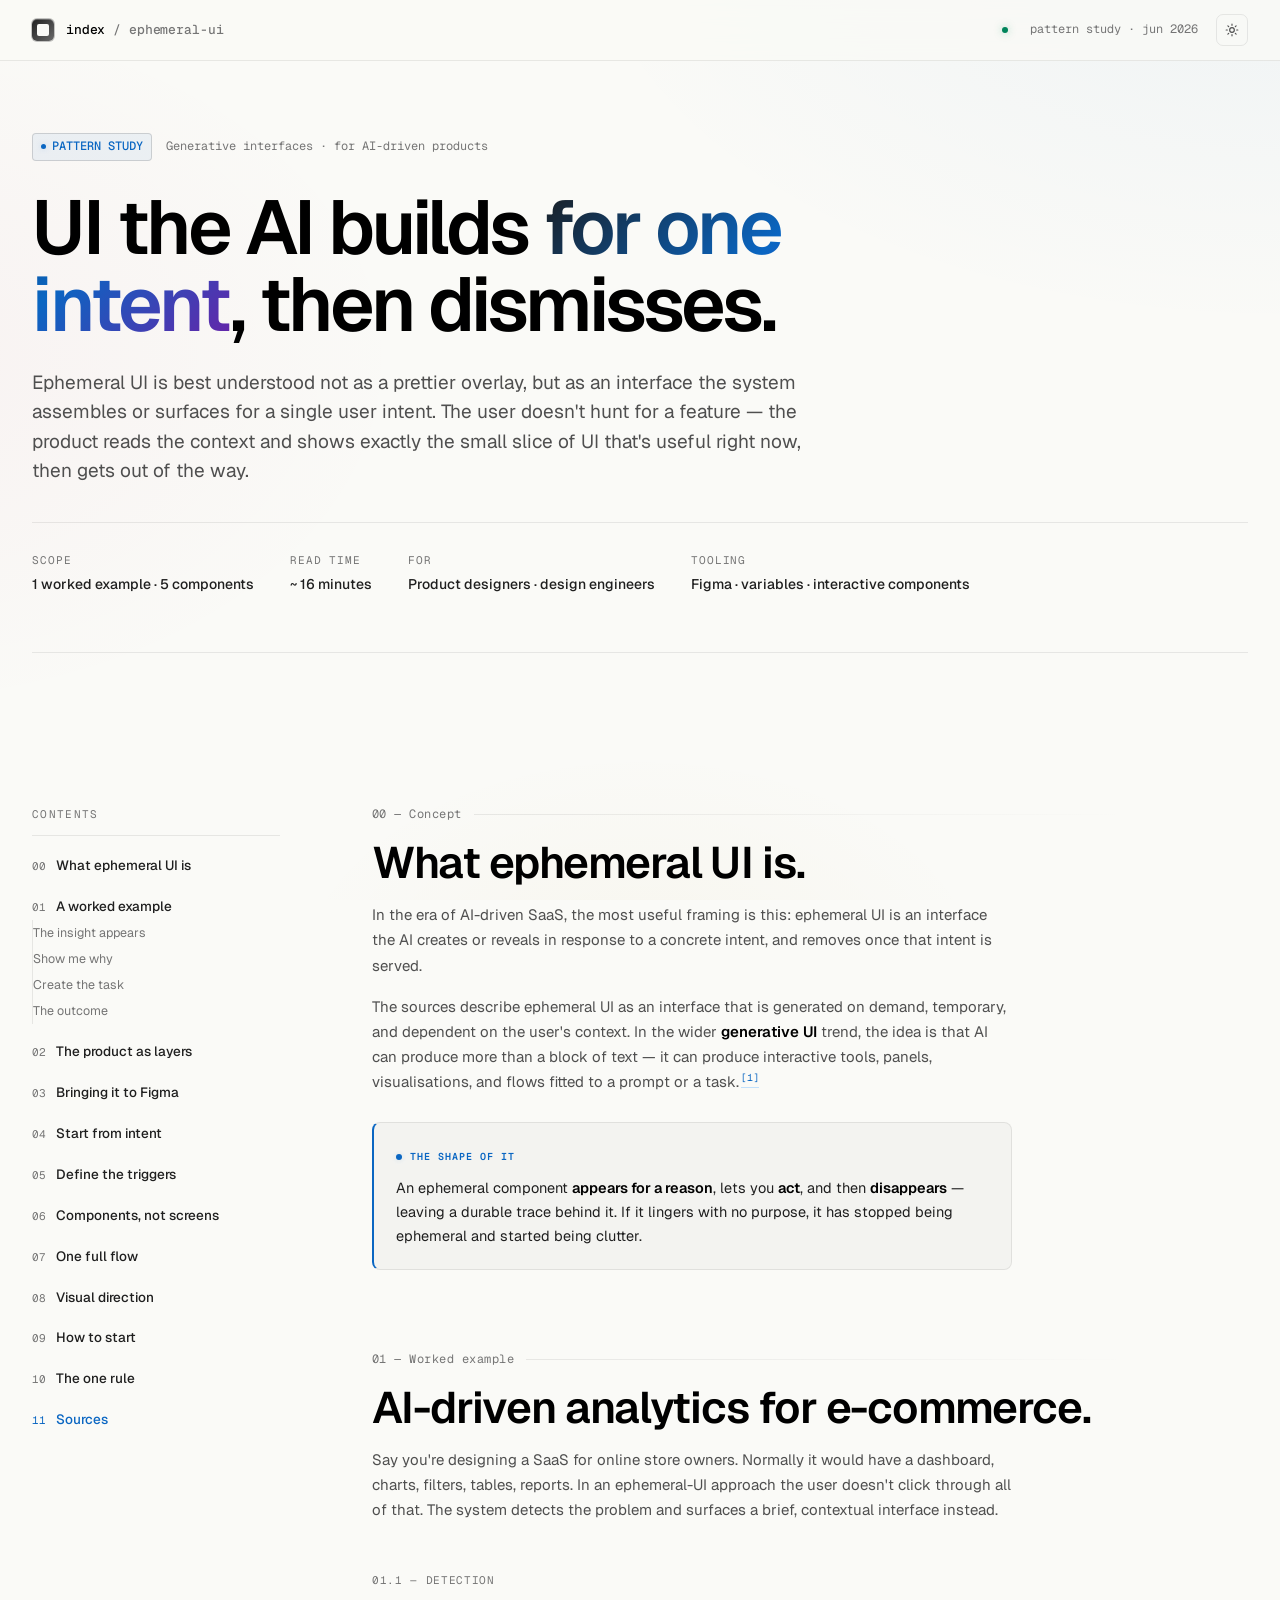
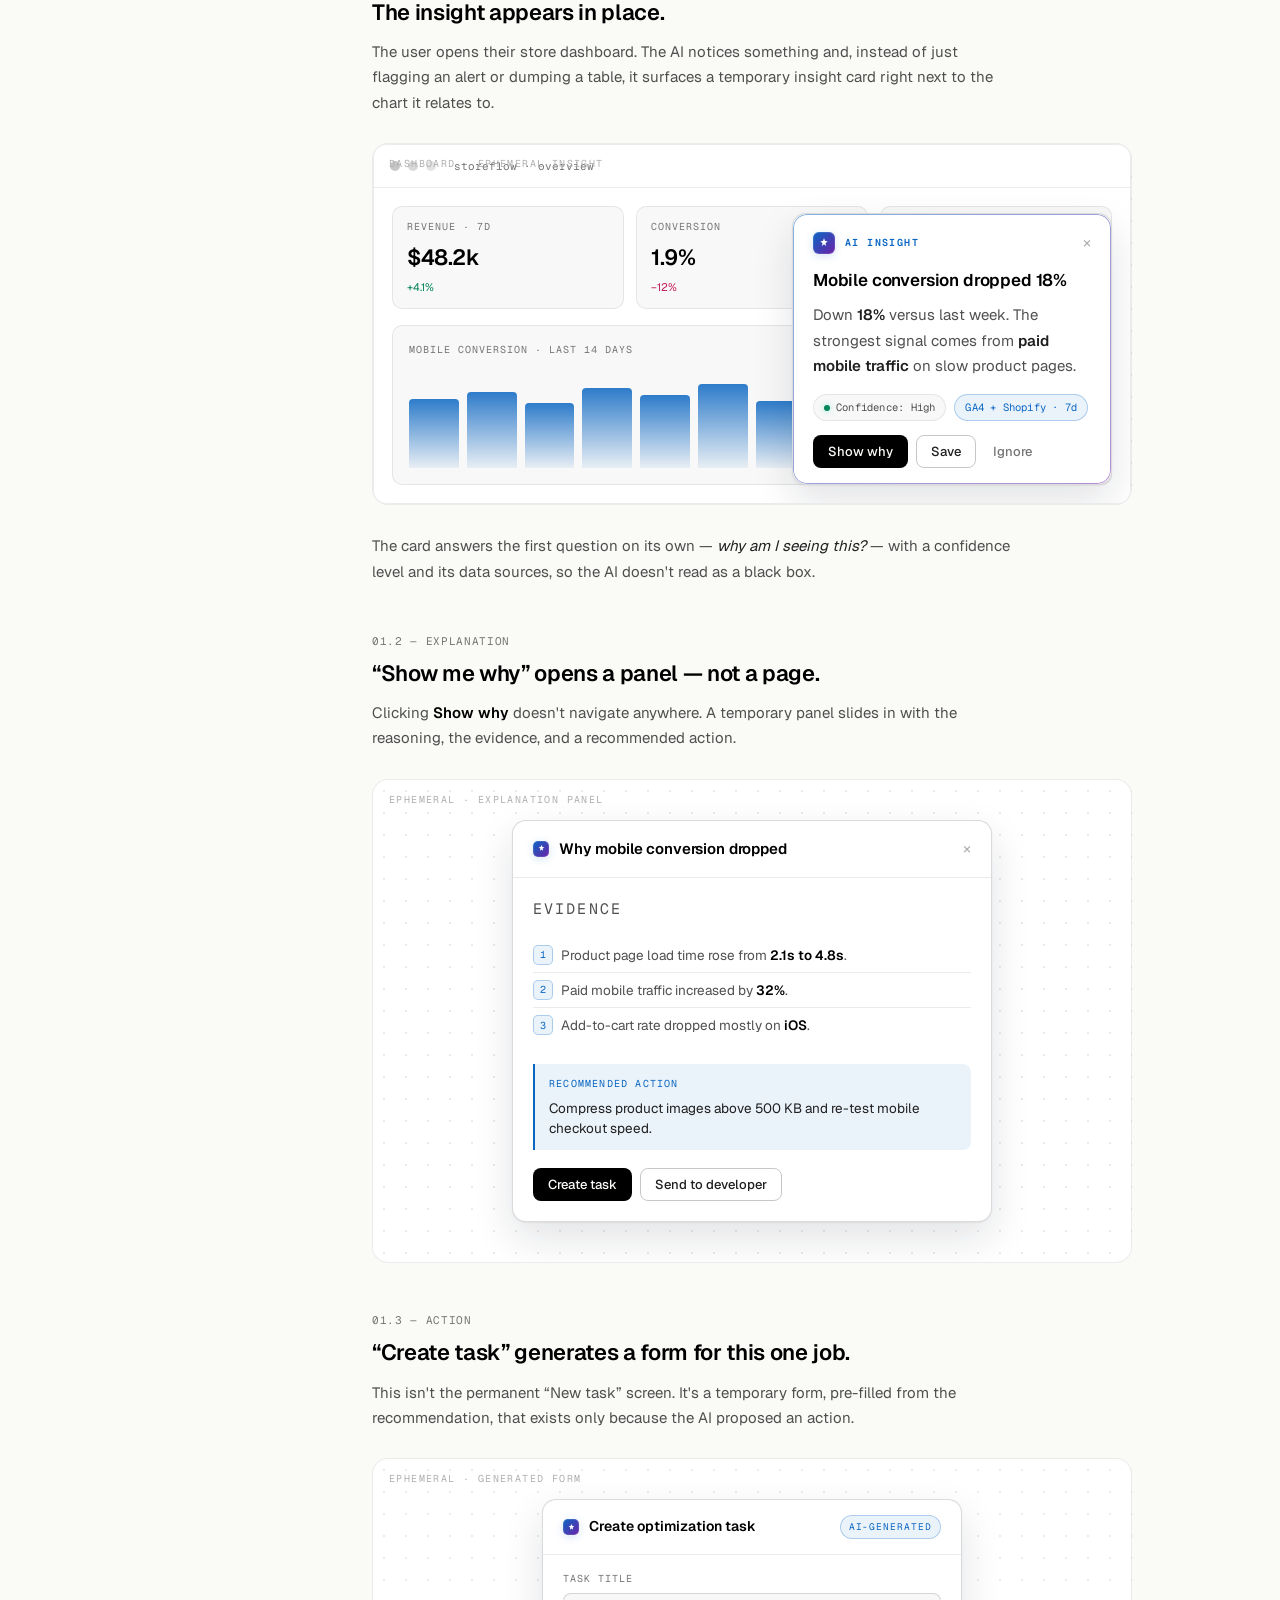
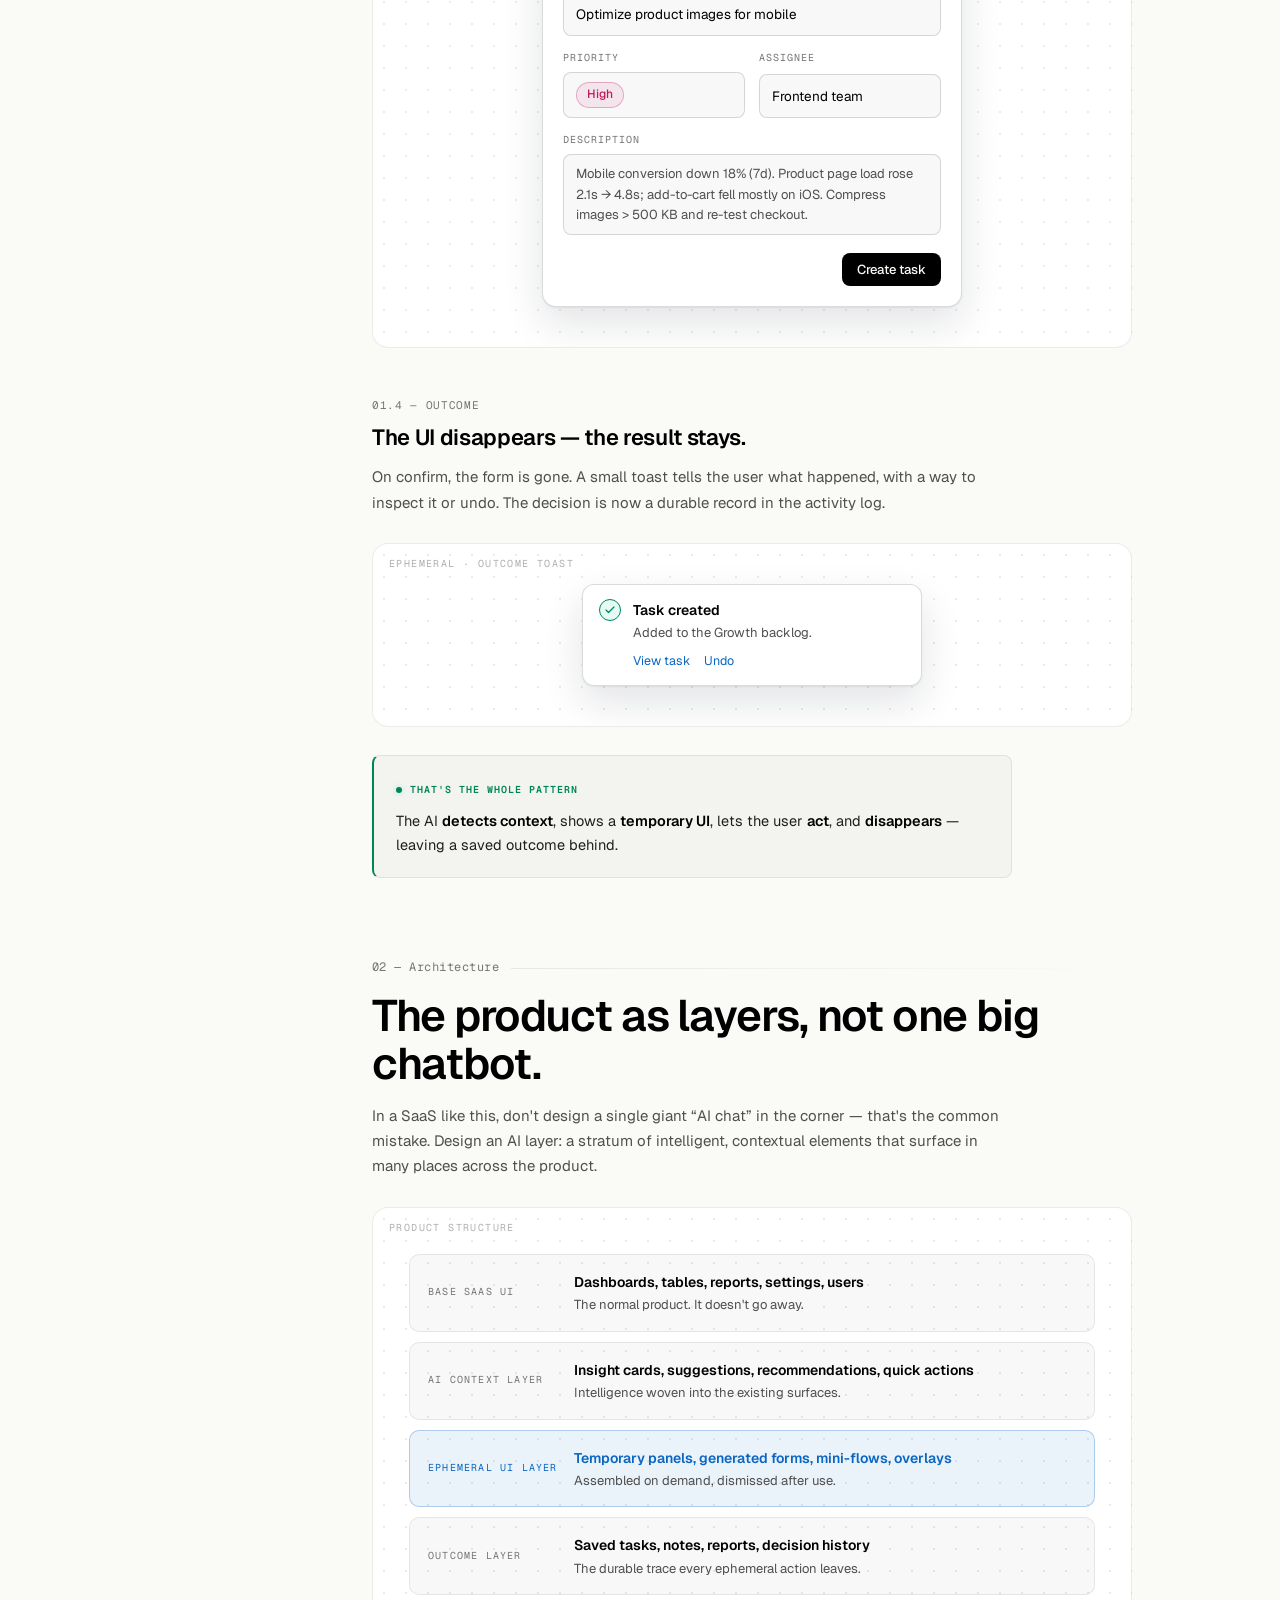
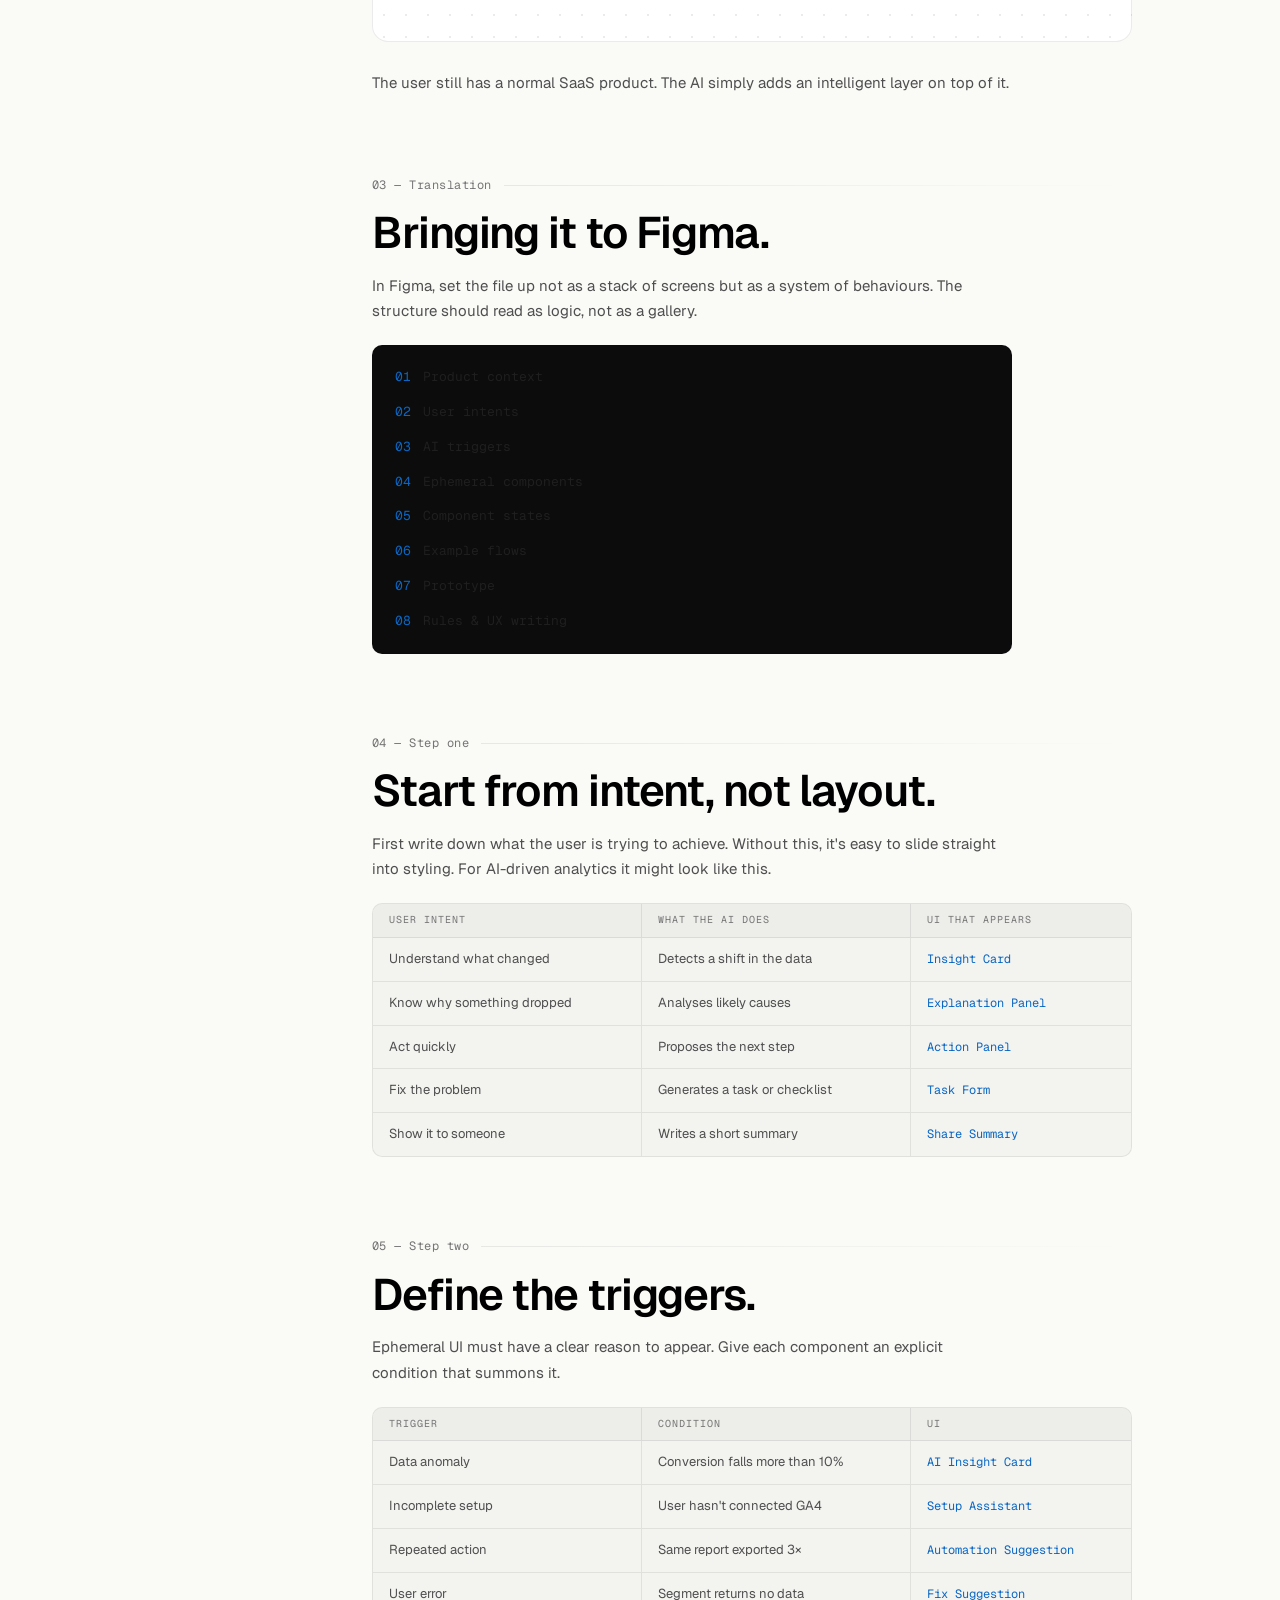
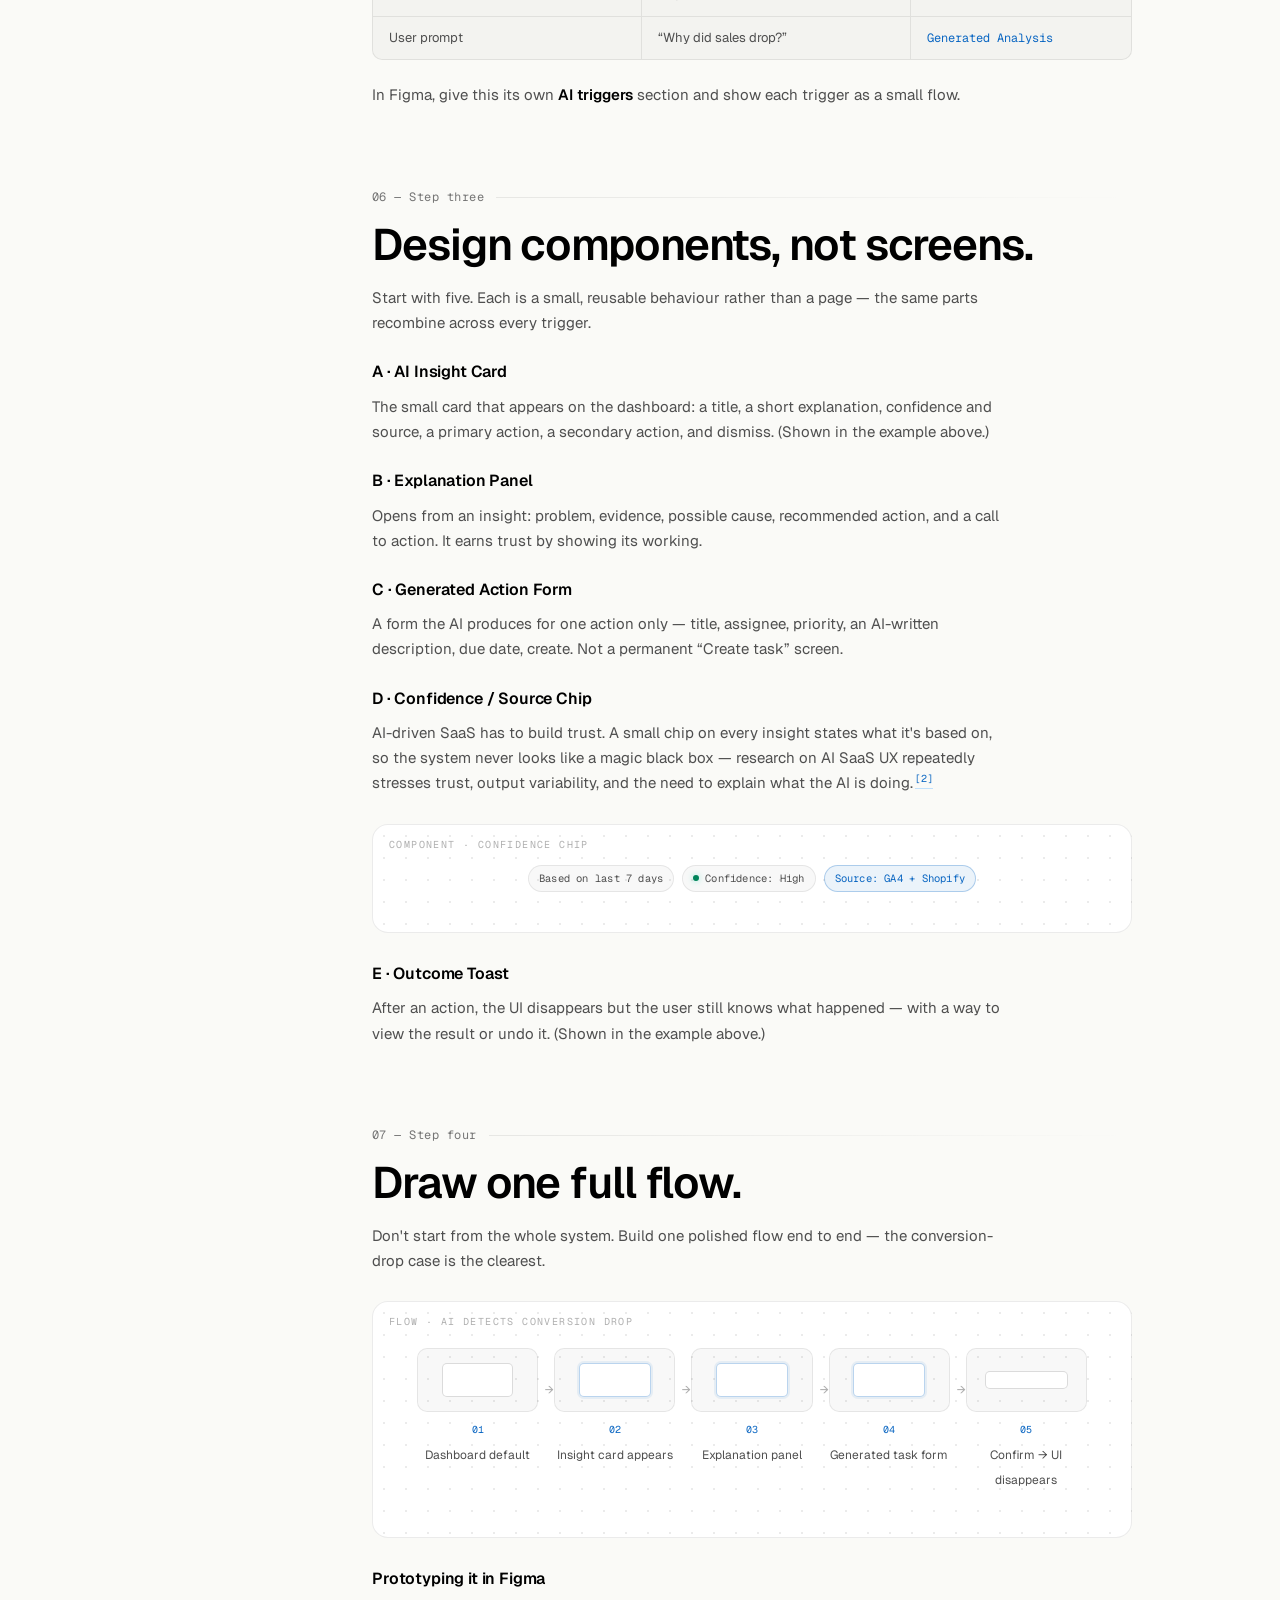
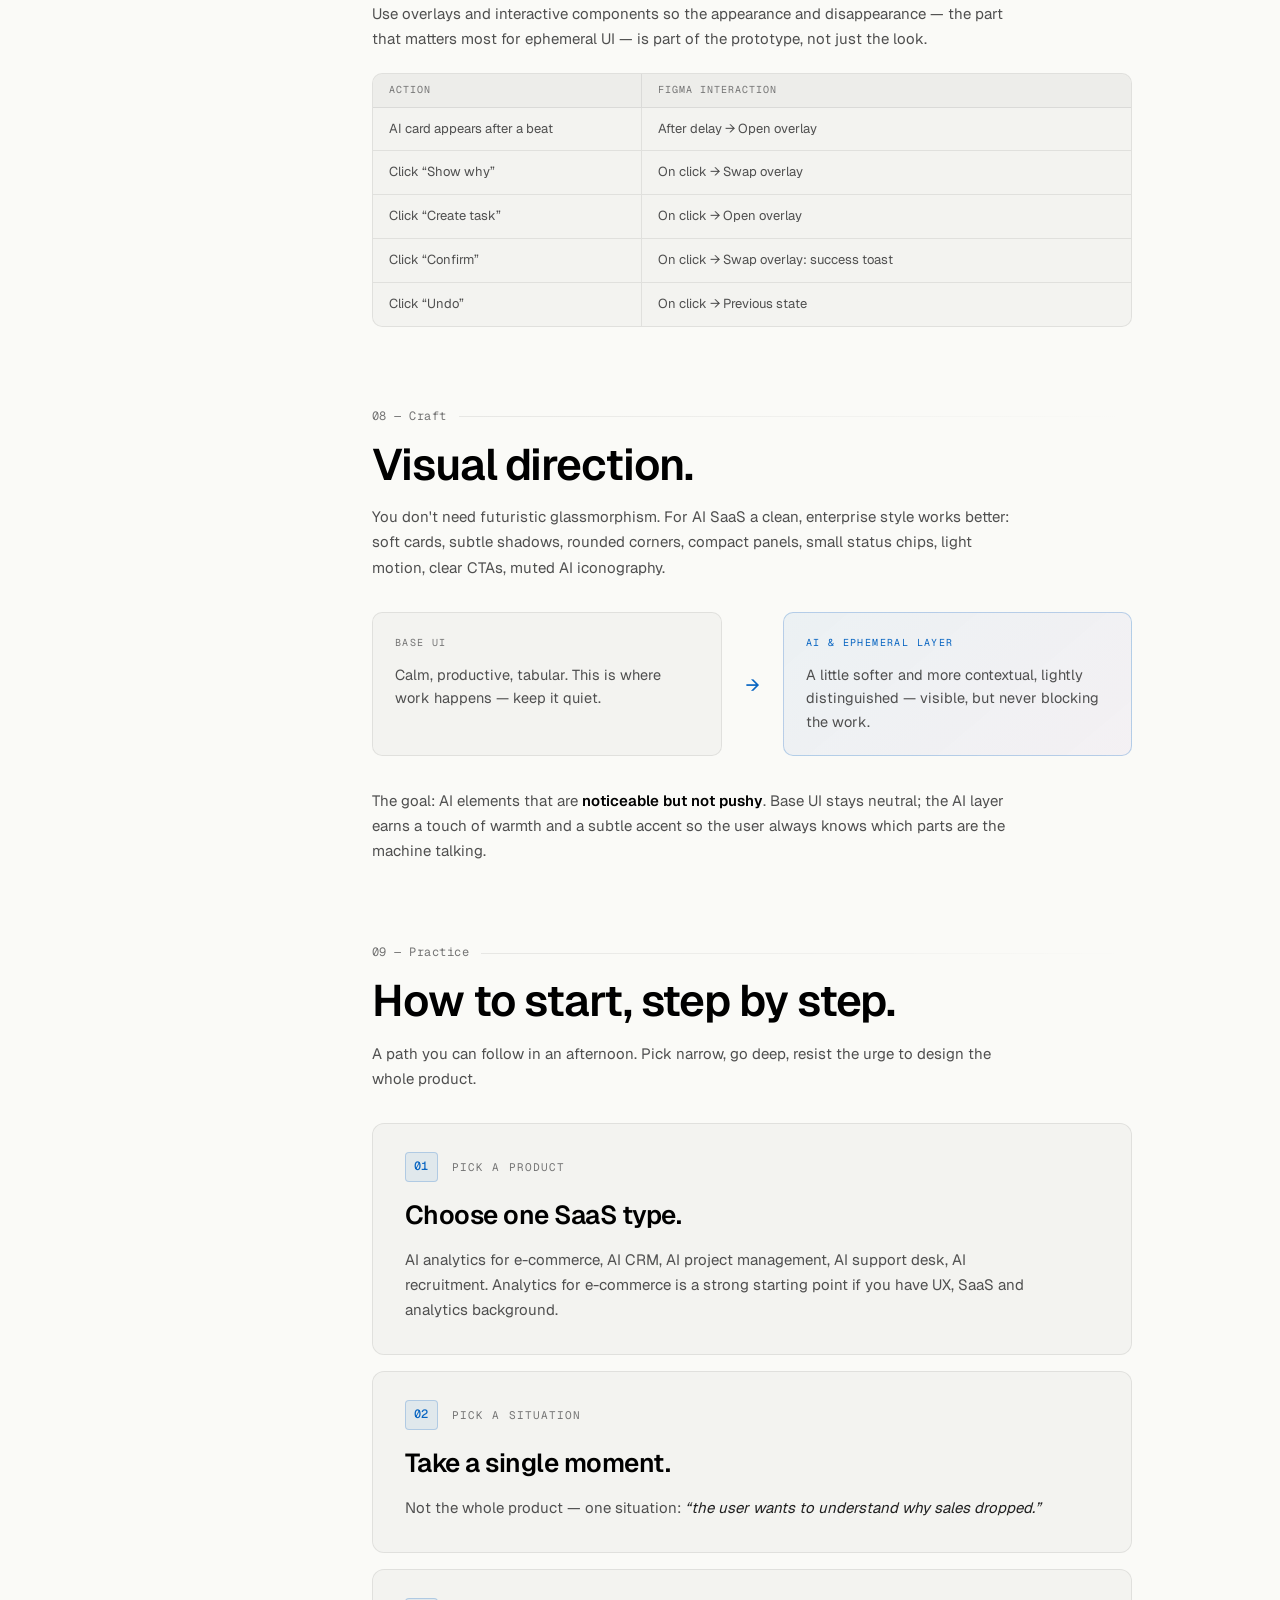
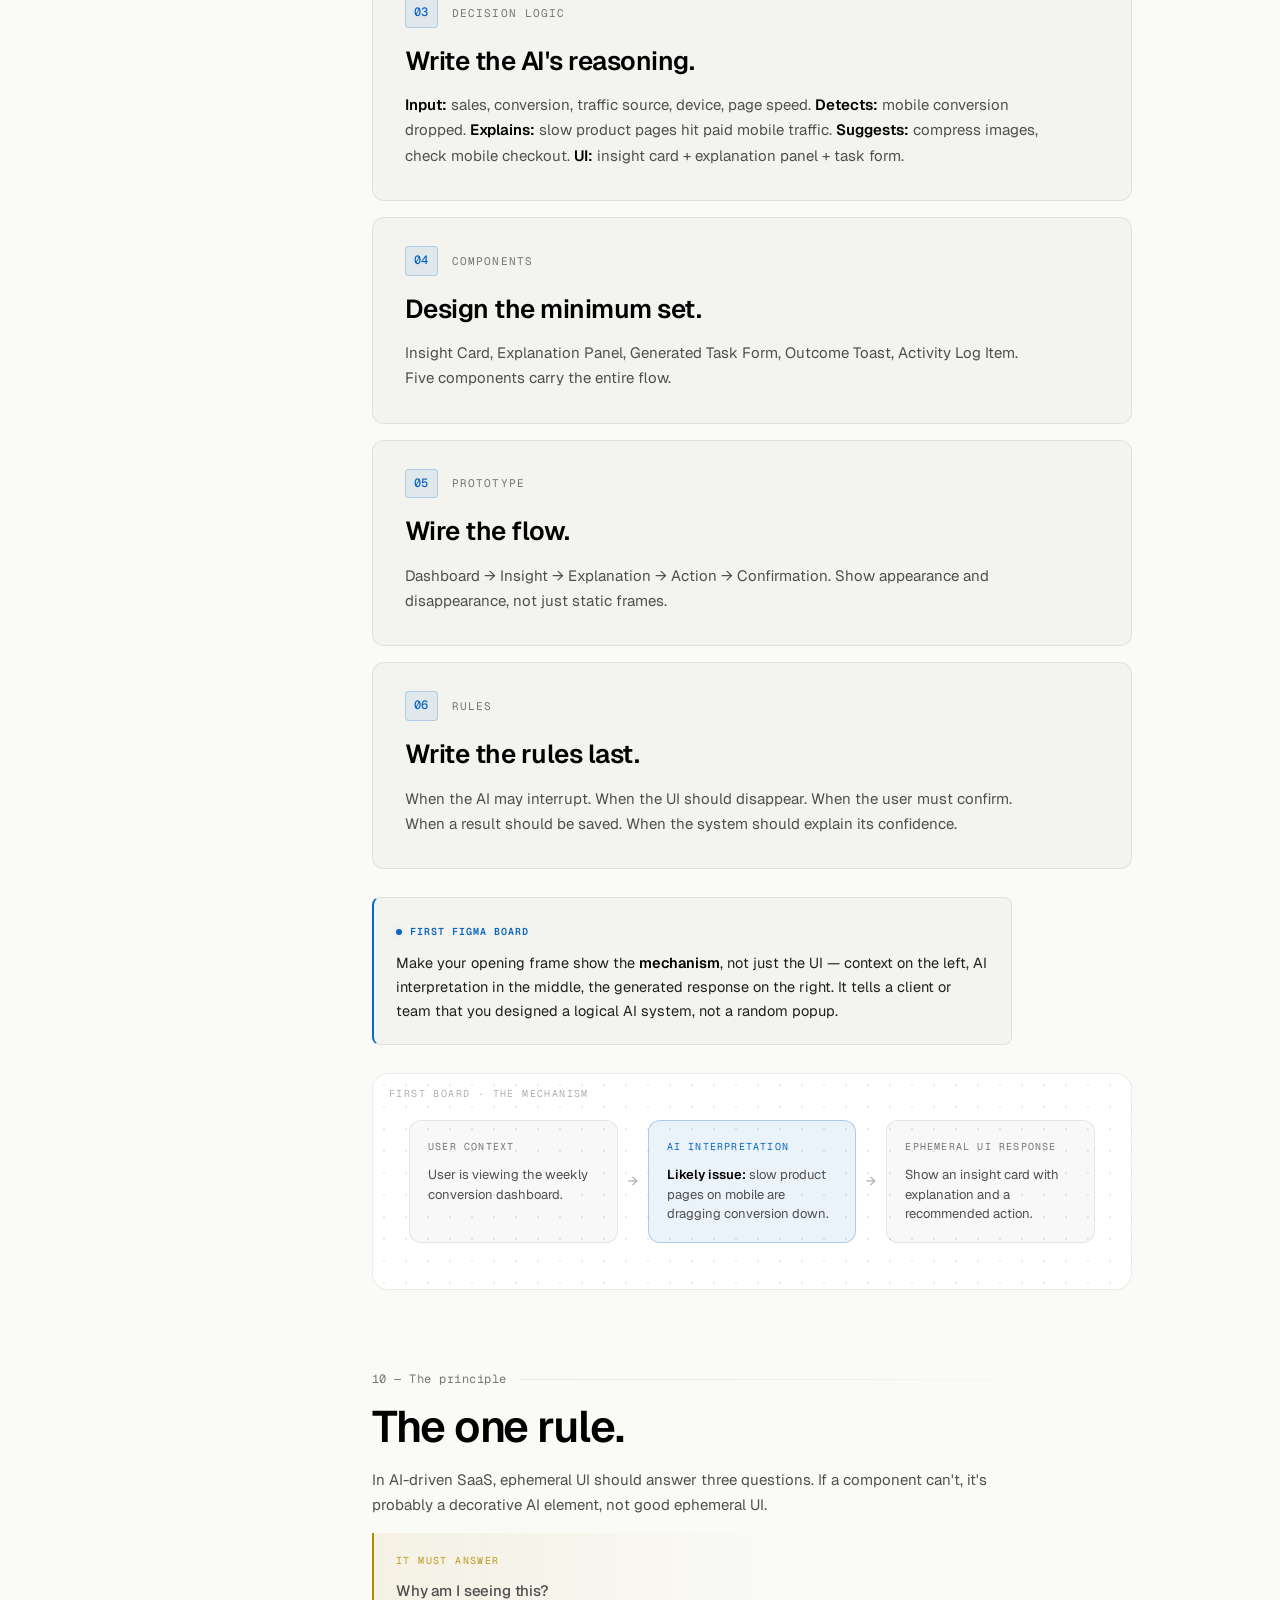
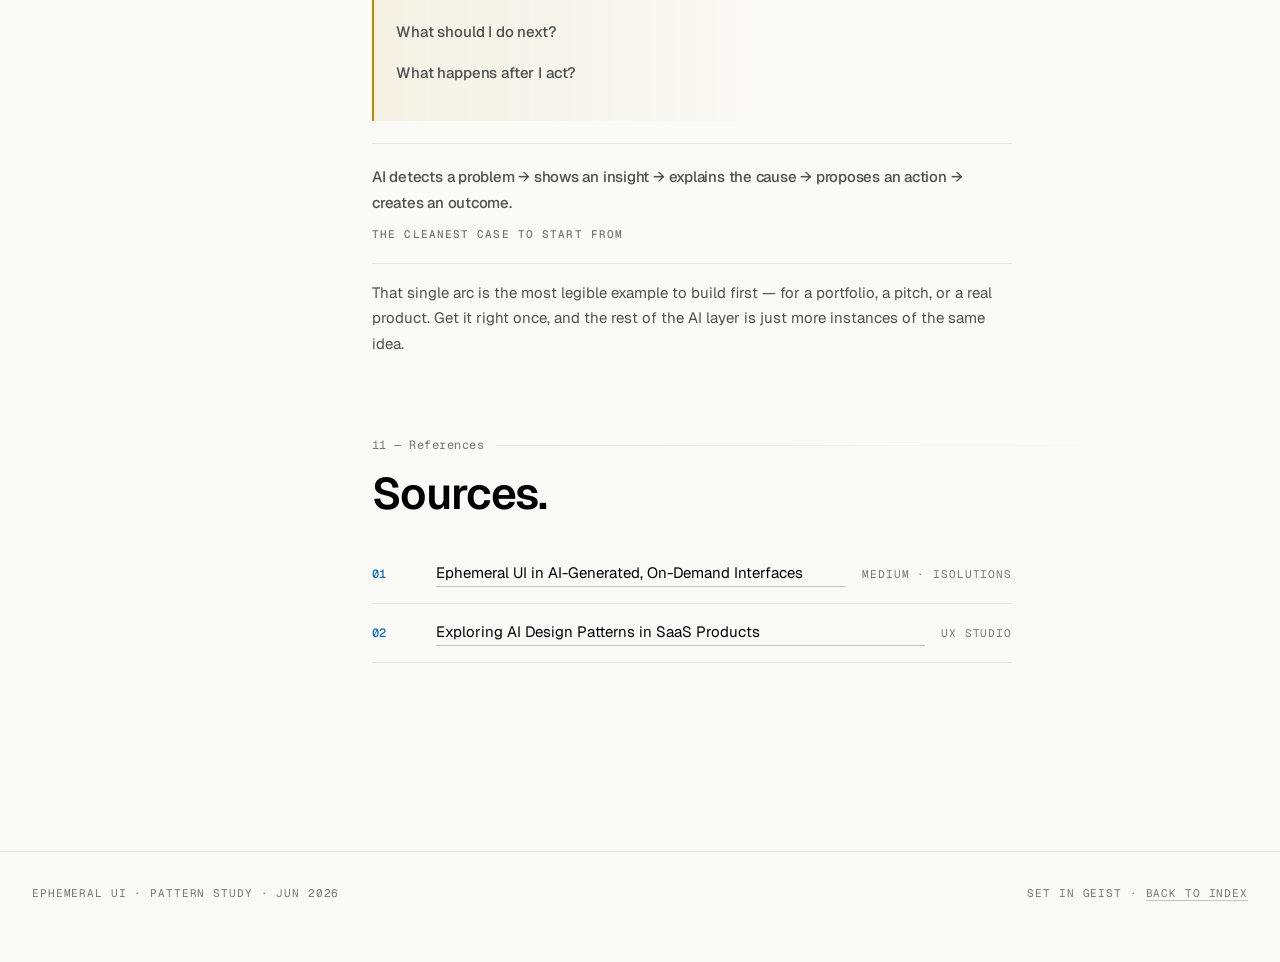
==== articles/ephemeral-ui.html @ 5146ba4d "Restructure into multi-article site with homepage + Ephemeral UI article - Turn single-page field ma" ====
<!doctype html>
<html lang="en">
<head>
<meta charset="utf-8" />
<meta name="viewport" content="width=device-width, initial-scale=1" />
<title>Ephemeral UI in AI-driven SaaS — A Pattern Study</title>
<meta name="description" content="Ephemeral UI: interfaces an AI assembles on demand for a single user intent, then dismisses. A worked example in e-commerce analytics, with triggers, components, a full flow, and how to lay it out in Figma." />
<meta name="theme-color" content="#0a0a0a" media="(prefers-color-scheme: dark)" />
<meta name="theme-color" content="#fafaf7" media="(prefers-color-scheme: light)" />
<script>
  // No-flash theme init — runs before any paint
  (function () {
    try {
      var saved = localStorage.getItem('theme');
      var prefersLight = window.matchMedia('(prefers-color-scheme: light)').matches;
      var theme = saved || (prefersLight ? 'light' : 'dark');
      document.documentElement.setAttribute('data-theme', theme);
    } catch (e) {
      document.documentElement.setAttribute('data-theme', 'dark');
    }
  })();
</script>
<link rel="preconnect" href="https://fonts.googleapis.com">
<link rel="preconnect" href="https://fonts.gstatic.com" crossorigin>
<link href="https://fonts.googleapis.com/css2?family=Geist:wght@300;400;500;600;700;800;900&family=Geist+Mono:wght@400;500;600&display=swap" rel="stylesheet">
<link rel="stylesheet" href="../assets/styles.css">
<link rel="stylesheet" href="../assets/ephemeral.css">
</head>
<body>

<header class="topbar">
  <div class="topbar-inner">
    <a class="brand" href="../index.html">
      <span class="brand-mark"></span>
      <span class="brand-crumb"><span class="brand-home">index</span> / ephemeral-ui</span>
    </a>
    <div class="topbar-right">
      <div class="topbar-meta">
        <span class="dot"></span>
        <span>pattern study · jun 2026</span>
      </div>
      <button type="button" class="theme-toggle" data-theme-toggle aria-label="Toggle colour scheme">
        <svg class="icon-moon" width="14" height="14" viewBox="0 0 24 24" fill="none" aria-hidden="true">
          <path d="M21 12.79A9 9 0 1 1 11.21 3 7 7 0 0 0 21 12.79z" stroke="currentColor" stroke-width="2" stroke-linecap="round" stroke-linejoin="round"/>
        </svg>
        <svg class="icon-sun" width="14" height="14" viewBox="0 0 24 24" fill="none" aria-hidden="true">
          <circle cx="12" cy="12" r="4" stroke="currentColor" stroke-width="2"/>
          <path d="M12 2v2M12 20v2M4.93 4.93l1.41 1.41M17.66 17.66l1.41 1.41M2 12h2M20 12h2M4.93 19.07l1.41-1.41M17.66 6.34l1.41-1.41" stroke="currentColor" stroke-width="2" stroke-linecap="round"/>
        </svg>
      </button>
    </div>
  </div>
</header>

<div class="container" id="top">
  <div class="layout">

    <!-- ============================ HERO =================================== -->
    <section class="hero">
      <div class="eyebrow">
        <span class="badge">PATTERN STUDY</span>
        <span>Generative interfaces · for AI-driven products</span>
      </div>
      <h1 class="hero-title">UI the AI builds <span class="accent">for one intent</span>, then dismisses.</h1>
      <p class="hero-deck">
        Ephemeral UI is best understood not as a prettier overlay, but as an
        interface the system assembles or surfaces for a single user intent.
        The user doesn't hunt for a feature — the product reads the context and
        shows exactly the small slice of UI that's useful right now, then gets
        out of the way.
      </p>
      <div class="hero-meta-row">
        <div class="hero-meta-item">
          <div class="k">Scope</div>
          <div class="v">1 worked example · 5 components</div>
        </div>
        <div class="hero-meta-item">
          <div class="k">Read time</div>
          <div class="v">~ 16 minutes</div>
        </div>
        <div class="hero-meta-item">
          <div class="k">For</div>
          <div class="v">Product designers · design engineers</div>
        </div>
        <div class="hero-meta-item">
          <div class="k">Tooling</div>
          <div class="v">Figma · variables · interactive components</div>
        </div>
      </div>
    </section>

    <!-- ============================ TOC ==================================== -->
    <aside class="toc">
      <div class="toc-title">Contents</div>
      <ol>
        <li><a href="#concept">What ephemeral UI is</a></li>
        <li>
          <a href="#example">A worked example</a>
          <ol class="toc-sub">
            <li><a href="#example-detect">The insight appears</a></li>
            <li><a href="#example-why">Show me why</a></li>
            <li><a href="#example-act">Create the task</a></li>
            <li><a href="#example-outcome">The outcome</a></li>
          </ol>
        </li>
        <li><a href="#layers">The product as layers</a></li>
        <li><a href="#figma">Bringing it to Figma</a></li>
        <li><a href="#intent">Start from intent</a></li>
        <li><a href="#triggers">Define the triggers</a></li>
        <li><a href="#components">Components, not screens</a></li>
        <li><a href="#flow">One full flow</a></li>
        <li><a href="#visual">Visual direction</a></li>
        <li><a href="#start">How to start</a></li>
        <li><a href="#rule">The one rule</a></li>
        <li><a href="#sources">Sources</a></li>
      </ol>
    </aside>

    <!-- ============================ CONTENT ================================ -->
    <main class="content">

      <!-- ===== 00 CONCEPT ============================================== -->
      <section class="section" id="concept">
        <div class="section-num">00 — Concept</div>
        <h2 class="section-title">What ephemeral UI is.</h2>
        <p class="section-lede">In the era of AI-driven SaaS, the most useful framing is this: ephemeral UI is an interface the AI creates or reveals in response to a concrete intent, and removes once that intent is served.</p>

        <p>The sources describe ephemeral UI as an interface that is generated on demand, temporary, and dependent on the user's context. In the wider <strong>generative UI</strong> trend, the idea is that AI can produce more than a block of text — it can produce interactive tools, panels, visualisations, and flows fitted to a prompt or a task.<a class="cite" href="#src-1">[1]</a></p>

        <div class="callout">
          <div class="callout-label">The shape of it</div>
          <p>An ephemeral component <strong>appears for a reason</strong>, lets you <strong>act</strong>, and then <strong>disappears</strong> — leaving a durable trace behind it. If it lingers with no purpose, it has stopped being ephemeral and started being clutter.</p>
        </div>
      </section>

      <!-- ===== 01 EXAMPLE ============================================== -->
      <section class="section" id="example">
        <div class="section-num">01 — Worked example</div>
        <h2 class="section-title">AI-driven analytics for e-commerce.</h2>
        <p class="section-lede">Say you're designing a SaaS for online store owners. Normally it would have a dashboard, charts, filters, tables, reports. In an ephemeral-UI approach the user doesn't click through all of that. The system detects the problem and surfaces a brief, contextual interface instead.</p>

        <div class="subsection" id="example-detect">
          <div class="subsection-num">01.1 — Detection</div>
          <h3 class="subsection-title">The insight appears in place.</h3>
          <p>The user opens their store dashboard. The AI notices something and, instead of just flagging an alert or dumping a table, it surfaces a temporary insight card right next to the chart it relates to.</p>

          <div class="mock mock-dash" data-label="Dashboard · ephemeral insight">
            <div class="dash">
              <div class="dash-bar">
                <span class="tdot"></span><span class="tdot"></span><span class="tdot"></span>
                <span class="tname">storeflow · overview</span>
              </div>
              <div class="dash-body">
                <div class="stat-row">
                  <div class="stat"><div class="sk">Revenue · 7d</div><div class="sv">$48.2k</div><div class="sd up">+4.1%</div></div>
                  <div class="stat"><div class="sk">Conversion</div><div class="sv">1.9%</div><div class="sd down">−12%</div></div>
                  <div class="stat"><div class="sk">Sessions</div><div class="sv">122k</div><div class="sd up">+8.0%</div></div>
                </div>
                <div class="chart">
                  <div class="ck">Mobile conversion · last 14 days</div>
                  <div class="bars">
                    <span style="height:72%"></span><span style="height:80%"></span><span style="height:68%"></span>
                    <span style="height:84%"></span><span style="height:76%"></span><span style="height:88%"></span>
                    <span style="height:70%"></span><span style="height:64%"></span>
                    <span class="drop" style="height:48%"></span><span class="drop" style="height:40%"></span>
                    <span class="drop" style="height:34%"></span><span class="drop" style="height:30%"></span>
                  </div>
                </div>
              </div>
              <div class="dash-float">
                <div class="insight-card">
                  <div class="ic-head">
                    <span class="ai-spark"><svg viewBox="0 0 24 24" fill="currentColor" aria-hidden="true"><path d="M12 2l1.8 5.6L19.5 9l-4.5 2.9L16.2 18 12 14.7 7.8 18l1.2-6.1L4.5 9l5.7-1.4z"/></svg></span>
                    <span class="ic-label">AI insight</span>
                    <span class="ic-dismiss">×</span>
                  </div>
                  <h4 class="ic-title">Mobile conversion dropped 18%</h4>
                  <p class="ic-body">Down <strong>18%</strong> versus last week. The strongest signal comes from <strong>paid mobile traffic</strong> on slow product pages.</p>
                  <div class="ai-chips">
                    <span class="ai-chip"><span class="dot-hi"></span>Confidence: High</span>
                    <span class="ai-chip src">GA4 + Shopify · 7d</span>
                  </div>
                  <div class="mbtn-row">
                    <span class="mbtn mbtn-primary">Show why</span>
                    <span class="mbtn mbtn-secondary">Save</span>
                    <span class="mbtn mbtn-ghost">Ignore</span>
                  </div>
                </div>
              </div>
            </div>
          </div>

          <p>The card answers the first question on its own — <em>why am I seeing this?</em> — with a confidence level and its data sources, so the AI doesn't read as a black box.</p>
        </div>

        <div class="subsection" id="example-why">
          <div class="subsection-num">01.2 — Explanation</div>
          <h3 class="subsection-title">“Show me why” opens a panel — not a page.</h3>
          <p>Clicking <strong>Show why</strong> doesn't navigate anywhere. A temporary panel slides in with the reasoning, the evidence, and a recommended action.</p>

          <div class="mock center" data-label="Ephemeral · explanation panel">
            <div class="exp-panel">
              <div class="exp-head">
                <span class="ai-spark sm"><svg viewBox="0 0 24 24" fill="currentColor" aria-hidden="true"><path d="M12 2l1.8 5.6L19.5 9l-4.5 2.9L16.2 18 12 14.7 7.8 18l1.2-6.1L4.5 9l5.7-1.4z"/></svg></span>
                <h4>Why mobile conversion dropped</h4>
                <span class="ic-dismiss" style="margin-left:auto">×</span>
              </div>
              <div class="exp-body">
                <p class="exp-eyebrow">Evidence</p>
                <ol class="evidence">
                  <li>Product page load time rose from <strong>2.1s to 4.8s</strong>.</li>
                  <li>Paid mobile traffic increased by <strong>32%</strong>.</li>
                  <li>Add-to-cart rate dropped mostly on <strong>iOS</strong>.</li>
                </ol>
                <div class="recommend">
                  <div class="rl">Recommended action</div>
                  <p>Compress product images above 500&nbsp;KB and re-test mobile checkout speed.</p>
                </div>
                <div class="mbtn-row">
                  <span class="mbtn mbtn-primary">Create task</span>
                  <span class="mbtn mbtn-secondary">Send to developer</span>
                </div>
              </div>
            </div>
          </div>
        </div>

        <div class="subsection" id="example-act">
          <div class="subsection-num">01.3 — Action</div>
          <h3 class="subsection-title">“Create task” generates a form for this one job.</h3>
          <p>This isn't the permanent “New task” screen. It's a temporary form, pre-filled from the recommendation, that exists only because the AI proposed an action.</p>

          <div class="mock center" data-label="Ephemeral · generated form">
            <div class="task-form">
              <div class="tf-head">
                <span class="ai-spark sm"><svg viewBox="0 0 24 24" fill="currentColor" aria-hidden="true"><path d="M12 2l1.8 5.6L19.5 9l-4.5 2.9L16.2 18 12 14.7 7.8 18l1.2-6.1L4.5 9l5.7-1.4z"/></svg></span>
                <span class="t">Create optimization task</span>
                <span class="tf-tag">AI-generated</span>
              </div>
              <div class="tf-body">
                <div class="tf-field">
                  <span class="lbl">Task title</span>
                  <div class="tf-input">Optimize product images for mobile</div>
                </div>
                <div class="tf-row">
                  <div class="tf-field">
                    <span class="lbl">Priority</span>
                    <div class="tf-input"><span class="pill high">High</span></div>
                  </div>
                  <div class="tf-field">
                    <span class="lbl">Assignee</span>
                    <div class="tf-input">Frontend team</div>
                  </div>
                </div>
                <div class="tf-field">
                  <span class="lbl">Description</span>
                  <div class="tf-input ta">Mobile conversion down 18% (7d). Product page load rose 2.1s → 4.8s; add-to-cart fell mostly on iOS. Compress images &gt; 500&nbsp;KB and re-test checkout.</div>
                </div>
                <div class="mbtn-row end">
                  <span class="mbtn mbtn-primary">Create task</span>
                </div>
              </div>
            </div>
          </div>
        </div>

        <div class="subsection" id="example-outcome">
          <div class="subsection-num">01.4 — Outcome</div>
          <h3 class="subsection-title">The UI disappears — the result stays.</h3>
          <p>On confirm, the form is gone. A small toast tells the user what happened, with a way to inspect it or undo. The decision is now a durable record in the activity log.</p>

          <div class="mock center" data-label="Ephemeral · outcome toast">
            <div class="toast">
              <span class="check"><svg viewBox="0 0 24 24" fill="none" aria-hidden="true"><path d="M20 6L9 17l-5-5" stroke="currentColor" stroke-width="2.4" stroke-linecap="round" stroke-linejoin="round"/></svg></span>
              <div>
                <div class="tt">Task created</div>
                <div class="ts">Added to the Growth backlog.</div>
                <div class="ta-links"><a href="#">View task</a><a href="#">Undo</a></div>
              </div>
            </div>
          </div>

          <div class="callout success">
            <div class="callout-label">That's the whole pattern</div>
            <p>The AI <strong>detects context</strong>, shows a <strong>temporary UI</strong>, lets the user <strong>act</strong>, and <strong>disappears</strong> — leaving a saved outcome behind.</p>
          </div>
        </div>
      </section>

      <!-- ===== 02 LAYERS ============================================== -->
      <section class="section" id="layers">
        <div class="section-num">02 — Architecture</div>
        <h2 class="section-title">The product as layers, not one big chatbot.</h2>
        <p class="section-lede">In a SaaS like this, don't design a single giant “AI chat” in the corner — that's the common mistake. Design an AI layer: a stratum of intelligent, contextual elements that surface in many places across the product.</p>

        <div class="mock" data-label="Product structure">
          <div class="layers">
            <div class="layer">
              <span class="ln">Base SaaS UI</span>
              <div class="layer-text"><span class="lt">Dashboards, tables, reports, settings, users</span><span class="ld">The normal product. It doesn't go away.</span></div>
            </div>
            <div class="layer">
              <span class="ln">AI context layer</span>
              <div class="layer-text"><span class="lt">Insight cards, suggestions, recommendations, quick actions</span><span class="ld">Intelligence woven into the existing surfaces.</span></div>
            </div>
            <div class="layer ai">
              <span class="ln">Ephemeral UI layer</span>
              <div class="layer-text"><span class="lt">Temporary panels, generated forms, mini-flows, overlays</span><span class="ld">Assembled on demand, dismissed after use.</span></div>
            </div>
            <div class="layer">
              <span class="ln">Outcome layer</span>
              <div class="layer-text"><span class="lt">Saved tasks, notes, reports, decision history</span><span class="ld">The durable trace every ephemeral action leaves.</span></div>
            </div>
          </div>
        </div>

        <p>The user still has a normal SaaS product. The AI simply adds an intelligent layer on top of it.</p>
      </section>

      <!-- ===== 03 FIGMA ============================================== -->
      <section class="section" id="figma">
        <div class="section-num">03 — Translation</div>
        <h2 class="section-title">Bringing it to Figma.</h2>
        <p class="section-lede">In Figma, set the file up not as a stack of screens but as a system of behaviours. The structure should read as logic, not as a gallery.</p>

        <ul class="file-tree">
          <li><span class="fn">01</span> <span>Product context</span></li>
          <li><span class="fn">02</span> <span>User intents</span></li>
          <li><span class="fn">03</span> <span>AI triggers</span></li>
          <li><span class="fn">04</span> <span>Ephemeral components</span></li>
          <li><span class="fn">05</span> <span>Component states</span></li>
          <li><span class="fn">06</span> <span>Example flows</span></li>
          <li><span class="fn">07</span> <span>Prototype</span></li>
          <li><span class="fn">08</span> <span>Rules &amp; UX writing</span></li>
        </ul>
      </section>

      <!-- ===== 04 INTENT ============================================== -->
      <section class="section" id="intent">
        <div class="section-num">04 — Step one</div>
        <h2 class="section-title">Start from intent, not layout.</h2>
        <p class="section-lede">First write down what the user is trying to achieve. Without this, it's easy to slide straight into styling. For AI-driven analytics it might look like this.</p>

        <div class="ttable">
          <div class="tr head">
            <div class="td">User intent</div>
            <div class="td">What the AI does</div>
            <div class="td">UI that appears</div>
          </div>
          <div class="tr">
            <div class="td">Understand what changed</div>
            <div class="td">Detects a shift in the data</div>
            <div class="td"><span class="ui-tag">Insight Card</span></div>
          </div>
          <div class="tr">
            <div class="td">Know why something dropped</div>
            <div class="td">Analyses likely causes</div>
            <div class="td"><span class="ui-tag">Explanation Panel</span></div>
          </div>
          <div class="tr">
            <div class="td">Act quickly</div>
            <div class="td">Proposes the next step</div>
            <div class="td"><span class="ui-tag">Action Panel</span></div>
          </div>
          <div class="tr">
            <div class="td">Fix the problem</div>
            <div class="td">Generates a task or checklist</div>
            <div class="td"><span class="ui-tag">Task Form</span></div>
          </div>
          <div class="tr">
            <div class="td">Show it to someone</div>
            <div class="td">Writes a short summary</div>
            <div class="td"><span class="ui-tag">Share Summary</span></div>
          </div>
        </div>
      </section>

      <!-- ===== 05 TRIGGERS ============================================ -->
      <section class="section" id="triggers">
        <div class="section-num">05 — Step two</div>
        <h2 class="section-title">Define the triggers.</h2>
        <p class="section-lede">Ephemeral UI must have a clear reason to appear. Give each component an explicit condition that summons it.</p>

        <div class="ttable">
          <div class="tr head">
            <div class="td">Trigger</div>
            <div class="td">Condition</div>
            <div class="td">UI</div>
          </div>
          <div class="tr">
            <div class="td">Data anomaly</div>
            <div class="td">Conversion falls more than 10%</div>
            <div class="td"><span class="ui-tag">AI Insight Card</span></div>
          </div>
          <div class="tr">
            <div class="td">Incomplete setup</div>
            <div class="td">User hasn't connected GA4</div>
            <div class="td"><span class="ui-tag">Setup Assistant</span></div>
          </div>
          <div class="tr">
            <div class="td">Repeated action</div>
            <div class="td">Same report exported 3×</div>
            <div class="td"><span class="ui-tag">Automation Suggestion</span></div>
          </div>
          <div class="tr">
            <div class="td">User error</div>
            <div class="td">Segment returns no data</div>
            <div class="td"><span class="ui-tag">Fix Suggestion</span></div>
          </div>
          <div class="tr">
            <div class="td">User prompt</div>
            <div class="td">“Why did sales drop?”</div>
            <div class="td"><span class="ui-tag">Generated Analysis</span></div>
          </div>
        </div>

        <p>In Figma, give this its own <strong>AI triggers</strong> section and show each trigger as a small flow.</p>
      </section>

      <!-- ===== 06 COMPONENTS ========================================= -->
      <section class="section" id="components">
        <div class="section-num">06 — Step three</div>
        <h2 class="section-title">Design components, not screens.</h2>
        <p class="section-lede">Start with five. Each is a small, reusable behaviour rather than a page — the same parts recombine across every trigger.</p>

        <h4>A · AI Insight Card</h4>
        <p>The small card that appears on the dashboard: a title, a short explanation, confidence and source, a primary action, a secondary action, and dismiss. (Shown in the example above.)</p>

        <h4>B · Explanation Panel</h4>
        <p>Opens from an insight: problem, evidence, possible cause, recommended action, and a call to action. It earns trust by showing its working.</p>

        <h4>C · Generated Action Form</h4>
        <p>A form the AI produces for one action only — title, assignee, priority, an AI-written description, due date, create. Not a permanent “Create task” screen.</p>

        <h4>D · Confidence / Source Chip</h4>
        <p>AI-driven SaaS has to build trust. A small chip on every insight states what it's based on, so the system never looks like a magic black box — research on AI SaaS UX repeatedly stresses trust, output variability, and the need to explain what the AI is doing.<a class="cite" href="#src-2">[2]</a></p>

        <div class="mock center" data-label="Component · confidence chip">
          <div class="ai-chips" style="margin:0">
            <span class="ai-chip">Based on last 7 days</span>
            <span class="ai-chip"><span class="dot-hi"></span>Confidence: High</span>
            <span class="ai-chip src">Source: GA4 + Shopify</span>
          </div>
        </div>

        <h4>E · Outcome Toast</h4>
        <p>After an action, the UI disappears but the user still knows what happened — with a way to view the result or undo it. (Shown in the example above.)</p>
      </section>

      <!-- ===== 07 FLOW =============================================== -->
      <section class="section" id="flow">
        <div class="section-num">07 — Step four</div>
        <h2 class="section-title">Draw one full flow.</h2>
        <p class="section-lede">Don't start from the whole system. Build one polished flow end to end — the conversion-drop case is the clearest.</p>

        <div class="mock" data-label="Flow · AI detects conversion drop">
          <div class="flow">
            <div class="flow-step">
              <div class="flow-thumb"><span class="mini"></span></div>
              <span class="flow-num">01</span>
              <span class="flow-cap">Dashboard default</span>
            </div>
            <div class="flow-step">
              <div class="flow-thumb ai"><span class="mini"></span></div>
              <span class="flow-num">02</span>
              <span class="flow-cap">Insight card appears</span>
            </div>
            <div class="flow-step">
              <div class="flow-thumb ai"><span class="mini"></span></div>
              <span class="flow-num">03</span>
              <span class="flow-cap">Explanation panel</span>
            </div>
            <div class="flow-step">
              <div class="flow-thumb ai"><span class="mini"></span></div>
              <span class="flow-num">04</span>
              <span class="flow-cap">Generated task form</span>
            </div>
            <div class="flow-step">
              <div class="flow-thumb toast-mini"><span class="mini"></span></div>
              <span class="flow-num">05</span>
              <span class="flow-cap">Confirm → UI disappears</span>
            </div>
          </div>
        </div>

        <h4>Prototyping it in Figma</h4>
        <p>Use overlays and interactive components so the appearance and disappearance — the part that matters most for ephemeral UI — is part of the prototype, not just the look.</p>

        <div class="ttable">
          <div class="tr head">
            <div class="td">Action</div>
            <div class="td" style="grid-column: span 2;">Figma interaction</div>
          </div>
          <div class="tr"><div class="td">AI card appears after a beat</div><div class="td" style="grid-column: span 2;">After delay → Open overlay</div></div>
          <div class="tr"><div class="td">Click “Show why”</div><div class="td" style="grid-column: span 2;">On click → Swap overlay</div></div>
          <div class="tr"><div class="td">Click “Create task”</div><div class="td" style="grid-column: span 2;">On click → Open overlay</div></div>
          <div class="tr"><div class="td">Click “Confirm”</div><div class="td" style="grid-column: span 2;">On click → Swap overlay: success toast</div></div>
          <div class="tr"><div class="td">Click “Undo”</div><div class="td" style="grid-column: span 2;">On click → Previous state</div></div>
        </div>
      </section>

      <!-- ===== 08 VISUAL ============================================= -->
      <section class="section" id="visual">
        <div class="section-num">08 — Craft</div>
        <h2 class="section-title">Visual direction.</h2>
        <p class="section-lede">You don't need futuristic glassmorphism. For AI SaaS a clean, enterprise style works better: soft cards, subtle shadows, rounded corners, compact panels, small status chips, light motion, clear CTAs, muted AI iconography.</p>

        <div class="roles-grid">
          <div class="role-card">
            <div class="role-tag">Base UI</div>
            <p>Calm, productive, tabular. This is where work happens — keep it quiet.</p>
          </div>
          <div class="role-arrow">→</div>
          <div class="role-card accent">
            <div class="role-tag">AI &amp; ephemeral layer</div>
            <p>A little softer and more contextual, lightly distinguished — visible, but never blocking the work.</p>
          </div>
        </div>

        <p>The goal: AI elements that are <strong>noticeable but not pushy</strong>. Base UI stays neutral; the AI layer earns a touch of warmth and a subtle accent so the user always knows which parts are the machine talking.</p>
      </section>

      <!-- ===== 09 START ============================================== -->
      <section class="section" id="start">
        <div class="section-num">09 — Practice</div>
        <h2 class="section-title">How to start, step by step.</h2>
        <p class="section-lede">A path you can follow in an afternoon. Pick narrow, go deep, resist the urge to design the whole product.</p>

        <div class="steps-grid">
          <div class="step-card">
            <div class="step-card-head"><span class="step-card-num">01</span><span class="step-card-label">Pick a product</span></div>
            <h3>Choose one SaaS type.</h3>
            <p>AI analytics for e-commerce, AI CRM, AI project management, AI support desk, AI recruitment. Analytics for e-commerce is a strong starting point if you have UX, SaaS and analytics background.</p>
          </div>
          <div class="step-card">
            <div class="step-card-head"><span class="step-card-num">02</span><span class="step-card-label">Pick a situation</span></div>
            <h3>Take a single moment.</h3>
            <p>Not the whole product — one situation: <em>“the user wants to understand why sales dropped.”</em></p>
          </div>
          <div class="step-card">
            <div class="step-card-head"><span class="step-card-num">03</span><span class="step-card-label">Decision logic</span></div>
            <h3>Write the AI's reasoning.</h3>
            <p><strong>Input:</strong> sales, conversion, traffic source, device, page speed. <strong>Detects:</strong> mobile conversion dropped. <strong>Explains:</strong> slow product pages hit paid mobile traffic. <strong>Suggests:</strong> compress images, check mobile checkout. <strong>UI:</strong> insight card + explanation panel + task form.</p>
          </div>
          <div class="step-card">
            <div class="step-card-head"><span class="step-card-num">04</span><span class="step-card-label">Components</span></div>
            <h3>Design the minimum set.</h3>
            <p>Insight Card, Explanation Panel, Generated Task Form, Outcome Toast, Activity Log Item. Five components carry the entire flow.</p>
          </div>
          <div class="step-card">
            <div class="step-card-head"><span class="step-card-num">05</span><span class="step-card-label">Prototype</span></div>
            <h3>Wire the flow.</h3>
            <p>Dashboard → Insight → Explanation → Action → Confirmation. Show appearance and disappearance, not just static frames.</p>
          </div>
          <div class="step-card">
            <div class="step-card-head"><span class="step-card-num">06</span><span class="step-card-label">Rules</span></div>
            <h3>Write the rules last.</h3>
            <p>When the AI may interrupt. When the UI should disappear. When the user must confirm. When a result should be saved. When the system should explain its confidence.</p>
          </div>
        </div>

        <div class="callout">
          <div class="callout-label">First Figma board</div>
          <p>Make your opening frame show the <strong>mechanism</strong>, not just the UI — context on the left, AI interpretation in the middle, the generated response on the right. It tells a client or team that you designed a logical AI system, not a random popup.</p>
        </div>

        <div class="mock" data-label="First board · the mechanism">
          <div class="figma-board">
            <div class="fb-col">
              <div class="fb-eyebrow">User context</div>
              <p>User is viewing the weekly conversion dashboard.</p>
            </div>
            <div class="fb-arrow">→</div>
            <div class="fb-col ai">
              <div class="fb-eyebrow">AI interpretation</div>
              <p><strong>Likely issue:</strong> slow product pages on mobile are dragging conversion down.</p>
            </div>
            <div class="fb-arrow">→</div>
            <div class="fb-col">
              <div class="fb-eyebrow">Ephemeral UI response</div>
              <p>Show an insight card with explanation and a recommended action.</p>
            </div>
          </div>
        </div>
      </section>

      <!-- ===== 10 RULE =============================================== -->
      <section class="section" id="rule">
        <div class="section-num">10 — The principle</div>
        <h2 class="section-title">The one rule.</h2>
        <p class="section-lede">In AI-driven SaaS, ephemeral UI should answer three questions. If a component can't, it's probably a decorative AI element, not good ephemeral UI.</p>

        <div class="maxim">
          <div class="maxim-eyebrow">It must answer</div>
          <p class="maxim-line">Why am I seeing this?</p>
          <p class="maxim-line">What should I do next?</p>
          <p class="maxim-line">What happens after I act?</p>
        </div>

        <p class="pull">
          AI detects a problem → shows an insight → explains the cause → proposes an action → creates an outcome.
          <span class="by">The cleanest case to start from</span>
        </p>

        <p>That single arc is the most legible example to build first — for a portfolio, a pitch, or a real product. Get it right once, and the rest of the AI layer is just more instances of the same idea.</p>
      </section>

      <!-- ===== SOURCES =============================================== -->
      <section class="section" id="sources">
        <div class="section-num">11 — References</div>
        <h2 class="section-title">Sources.</h2>
        <ol class="sources-list">
          <li id="src-1">
            <a href="https://isolutions.medium.com/ephemeral-ui-in-ai-generated-on-demand-interfaces-81dbc8cd4579" target="_blank" rel="noopener">Ephemeral UI in AI-Generated, On-Demand Interfaces</a>
            <span class="meta">Medium · iSolutions</span>
          </li>
          <li id="src-2">
            <a href="https://www.uxstudioteam.com/ux-blog/ai-design-patterns-in-saas-products" target="_blank" rel="noopener">Exploring AI Design Patterns in SaaS Products</a>
            <span class="meta">UX Studio</span>
          </li>
        </ol>
      </section>

    </main>
  </div>
</div>

<footer class="foot">
  <div class="foot-inner">
    <div>Ephemeral UI · Pattern Study · jun 2026</div>
    <div>Set in Geist · <a href="../index.html" style="color:inherit;text-decoration:none;border-bottom:1px solid var(--border-strong)">back to index</a></div>
  </div>
</footer>

<script src="../assets/app.js"></script>
</body>
</html>
---- assets/styles.css ----
:root {
    /* surfaces */
    --bg: #0a0a0a;
    --bg-1: #0f0f0f;
    --bg-2: #131313;
    --bg-3: #181818;
    --bg-card: rgba(255, 255, 255, 0.018);
    --bg-card-hover: rgba(255, 255, 255, 0.035);
    --bg-code: #0c0c0c;

    /* borders */
    --border: rgba(255, 255, 255, 0.08);
    --border-mid: rgba(255, 255, 255, 0.12);
    --border-strong: rgba(255, 255, 255, 0.18);

    /* text */
    --fg: #ededed;
    --fg-bright: #ffffff;
    --fg-muted: #a1a1a1;
    --fg-subtle: #6a6a6a;
    --fg-faint: #4a4a4a;

    /* accents (used sparingly) */
    --accent: #ffffff;
    --link: #6cb8ff;
    --link-hover: #9fd0ff;
    --highlight: #fafa6e;
    --success: #50e3c2;
    --danger: #ff5c8a;

    /* shadows / glow */
    --glow-blue: rgba(108, 184, 255, 0.18);
    --ring: rgba(255, 255, 255, 0.06);

    /* layout */
    --container: 1320px;
    --content: 760px;
    --aside: 260px;
    --gutter: 80px;

    /* type */
    --font-sans: "Geist", -apple-system, BlinkMacSystemFont, system-ui, sans-serif;
    --font-mono: "Geist Mono", ui-monospace, SFMono-Regular, "JetBrains Mono", monospace;
  }

  /* ====== Light theme ======================================================= */
  :root[data-theme="light"] {
    --bg: #fafaf7;
    --bg-1: #ffffff;
    --bg-2: #f4f4f1;
    --bg-3: #ecece9;
    --bg-card: rgba(0, 0, 0, 0.028);
    --bg-card-hover: rgba(0, 0, 0, 0.05);
    /* --bg-code stays dark on purpose — code blocks remain dark in both modes */

    --border: rgba(0, 0, 0, 0.08);
    --border-mid: rgba(0, 0, 0, 0.14);
    --border-strong: rgba(0, 0, 0, 0.22);

    --fg: #1f1f1f;
    --fg-bright: #000000;
    --fg-muted: #4f4f4f;
    --fg-subtle: #757575;
    --fg-faint: #b0b0b0;

    --accent: #000000;
    --link: #0a66c2;
    --link-hover: #084d92;
    --highlight: #b58900;
    --success: #00845a;
    --danger: #c2185b;

    --glow-blue: rgba(10, 102, 194, 0.18);
    --ring: rgba(0, 0, 0, 0.06);
  }
  :root[data-theme="light"] body {
    background:
      radial-gradient(1200px 700px at 100% -10%, rgba(10, 102, 194, 0.05), transparent 60%),
      radial-gradient(900px 600px at -10% 40%, rgba(194, 24, 91, 0.035), transparent 60%),
      radial-gradient(600px 400px at 50% 110%, rgba(181, 137, 0, 0.04), transparent 60%),
      var(--bg);
    background-attachment: fixed;
  }
  :root[data-theme="light"] .topbar {
    background: rgba(250, 250, 247, 0.78);
  }
  :root[data-theme="light"] ::selection {
    background: rgba(10, 102, 194, 0.2);
    color: var(--fg-bright);
  }
  :root[data-theme="light"] ::-webkit-scrollbar-thumb { background: rgba(0,0,0,0.18); }
  :root[data-theme="light"] ::-webkit-scrollbar-thumb:hover { background: rgba(0,0,0,0.28); }
  :root[data-theme="light"] h1.hero-title .accent {
    background: linear-gradient(135deg, #1a1a1a 0%, #0a66c2 55%, #6b21a8 100%);
    -webkit-background-clip: text;
    background-clip: text;
    -webkit-text-fill-color: transparent;
  }
  :root[data-theme="light"] .brand-mark {
    background: linear-gradient(135deg, #1f1f1f 0%, #6a6a6a 100%);
    box-shadow: 0 0 0 1px var(--border-strong), inset 0 1px 0 rgba(255,255,255,0.25);
  }
  :root[data-theme="light"] code,
  :root[data-theme="light"] .content code {
    background: rgba(0, 0, 0, 0.05);
    border-color: rgba(0, 0, 0, 0.1);
    color: var(--fg-bright);
  }
  :root[data-theme="light"] .maxim {
    background: linear-gradient(90deg, rgba(181, 137, 0, 0.08), transparent 65%);
  }
  :root[data-theme="light"] .role-card.accent {
    background: linear-gradient(140deg, rgba(10, 102, 194, 0.06), rgba(107, 33, 168, 0.045));
    border-color: rgba(10, 102, 194, 0.25);
  }
  :root[data-theme="light"] .topbar-meta .dot {
    box-shadow: 0 0 8px rgba(0, 132, 90, 0.4);
  }
  :root[data-theme="light"] .step-card-num {
    background: rgba(10, 102, 194, 0.08);
    border-color: rgba(10, 102, 194, 0.22);
  }
  :root[data-theme="light"] .risk-rune {
    background: rgba(194, 24, 91, 0.08);
    border-color: rgba(194, 24, 91, 0.25);
  }
  :root[data-theme="light"] .eyebrow .badge {
    background: rgba(10, 102, 194, 0.06);
  }
  :root[data-theme="light"] .checklist label:hover .box {
    background: rgba(10, 102, 194, 0.06);
  }
  :root[data-theme="light"] .checklist .cb:checked + .box {
    background: rgba(10, 102, 194, 0.16);
  }
  :root[data-theme="light"] .callout-label::before { box-shadow: 0 0 6px var(--glow-blue); }
  :root[data-theme="light"] .audit-row.head { background: rgba(0,0,0,0.025); }
  :root[data-theme="light"] .schema-preview-head { background: rgba(255,255,255,0.04); }

  * { box-sizing: border-box; }
  html, body {
    margin: 0;
    padding: 0;
    background: var(--bg);
    color: var(--fg);
    font-family: var(--font-sans);
    -webkit-font-smoothing: antialiased;
    text-rendering: optimizeLegibility;
  }
  html { scroll-behavior: smooth; scroll-padding-top: 80px; }
  body {
    font-size: 15px;
    line-height: 1.65;
    font-weight: 400;
    background:
      radial-gradient(1200px 700px at 100% -10%, rgba(108, 184, 255, 0.05), transparent 60%),
      radial-gradient(900px 600px at -10% 40%, rgba(255, 92, 138, 0.035), transparent 60%),
      radial-gradient(600px 400px at 50% 110%, rgba(250, 250, 110, 0.025), transparent 60%),
      var(--bg);
    background-attachment: fixed;
    min-height: 100vh;
  }

  /* selection */
  ::selection { background: rgba(108, 184, 255, 0.3); color: var(--fg-bright); }

  /* scrollbar */
  ::-webkit-scrollbar { width: 10px; height: 10px; }
  ::-webkit-scrollbar-track { background: transparent; }
  ::-webkit-scrollbar-thumb { background: rgba(255,255,255,0.1); border-radius: 5px; }
  ::-webkit-scrollbar-thumb:hover { background: rgba(255,255,255,0.2); }

  /* ====== Top nav =========================================================== */
  .topbar {
    position: sticky;
    top: 0;
    z-index: 100;
    background: rgba(10, 10, 10, 0.72);
    backdrop-filter: saturate(180%) blur(20px);
    -webkit-backdrop-filter: saturate(180%) blur(20px);
    border-bottom: 1px solid var(--border);
  }
  .topbar-inner {
    max-width: var(--container);
    margin: 0 auto;
    padding: 14px 32px;
    display: flex;
    align-items: center;
    justify-content: space-between;
    gap: 24px;
  }
  .brand {
    display: flex;
    align-items: center;
    gap: 12px;
    font-family: var(--font-mono);
    font-size: 13px;
    font-weight: 500;
    color: var(--fg-bright);
    letter-spacing: -0.01em;
    text-decoration: none;
  }
  .brand-mark {
    width: 22px;
    height: 22px;
    border-radius: 5px;
    background:
      linear-gradient(135deg, #ffffff 0%, #888 100%);
    box-shadow: 0 0 0 1px var(--border-strong), inset 0 1px 0 rgba(255,255,255,0.4);
    position: relative;
  }
  .brand-mark::after {
    content: "";
    position: absolute;
    inset: 5px;
    border-radius: 2px;
    background: var(--bg);
  }
  .topbar-meta {
    font-family: var(--font-mono);
    font-size: 12px;
    color: var(--fg-subtle);
    letter-spacing: 0;
    display: flex;
    gap: 22px;
    align-items: center;
  }
  .topbar-meta .dot {
    width: 6px; height: 6px; border-radius: 50%;
    background: var(--success);
    box-shadow: 0 0 8px rgba(80, 227, 194, 0.6);
  }
  .topbar-right {
    display: flex;
    align-items: center;
    gap: 18px;
  }
  .theme-toggle {
    width: 32px;
    height: 32px;
    border-radius: 7px;
    border: 1px solid var(--border);
    background: transparent;
    color: var(--fg-muted);
    display: inline-flex;
    align-items: center;
    justify-content: center;
    cursor: pointer;
    padding: 0;
    transition: color 0.18s ease, border-color 0.18s ease, background 0.18s ease, transform 0.12s ease;
  }
  .theme-toggle:hover {
    color: var(--fg-bright);
    border-color: var(--border-strong);
    background: var(--bg-card);
  }
  .theme-toggle:active { transform: scale(0.94); }
  .theme-toggle:focus-visible {
    outline: 2px solid var(--link);
    outline-offset: 2px;
  }
  .theme-toggle svg {
    display: block;
    width: 14px;
    height: 14px;
  }
  /* By default (dark mode) show moon. In light mode show sun. */
  .theme-toggle .icon-sun { display: none; }
  :root[data-theme="light"] .theme-toggle .icon-sun { display: block; }
  :root[data-theme="light"] .theme-toggle .icon-moon { display: none; }

  @media (max-width: 700px) {
    .topbar-meta { display: none; }
  }

  /* ====== Layout ============================================================ */
  .container {
    max-width: var(--container);
    margin: 0 auto;
    padding: 0 32px;
  }
  .layout {
    display: grid;
    grid-template-columns: var(--aside) 1fr;
    gap: var(--gutter);
    align-items: start;
    padding-top: 72px;
    padding-bottom: 120px;
  }

  /* ====== Hero ============================================================== */
  .hero {
    grid-column: 1 / -1;
    padding-bottom: 56px;
    border-bottom: 1px solid var(--border);
    margin-bottom: 72px;
    position: relative;
  }
  .eyebrow {
    font-family: var(--font-mono);
    font-size: 12px;
    color: var(--fg-subtle);
    letter-spacing: 0;
    margin-bottom: 28px;
    display: flex;
    align-items: center;
    gap: 14px;
  }
  .eyebrow .badge {
    display: inline-flex;
    align-items: center;
    gap: 6px;
    padding: 3px 8px;
    border: 1px solid var(--border-mid);
    border-radius: 4px;
    background: rgba(108, 184, 255, 0.06);
    color: var(--link);
    font-weight: 500;
  }
  .eyebrow .badge::before {
    content: "";
    width: 5px; height: 5px; border-radius: 50%;
    background: var(--link);
    box-shadow: 0 0 6px var(--glow-blue);
  }
  h1.hero-title {
    font-family: var(--font-sans);
    font-weight: 600;
    font-size: clamp(40px, 6vw, 76px);
    line-height: 1.02;
    letter-spacing: -0.04em;
    color: var(--fg-bright);
    margin: 0 0 24px;
    max-width: 18ch;
  }
  h1.hero-title .accent {
    background: linear-gradient(135deg, #ffffff 0%, #6cb8ff 60%, #c8a2ff 100%);
    -webkit-background-clip: text;
    background-clip: text;
    -webkit-text-fill-color: transparent;
    color: transparent;
  }
  .hero-deck {
    font-size: 19px;
    line-height: 1.55;
    color: var(--fg-muted);
    max-width: 60ch;
    margin: 0 0 36px;
    font-weight: 400;
  }
  .hero-meta-row {
    display: flex;
    gap: 36px;
    padding-top: 28px;
    border-top: 1px solid var(--border);
    flex-wrap: wrap;
  }
  .hero-meta-item .k {
    font-family: var(--font-mono);
    font-size: 11px;
    color: var(--fg-subtle);
    text-transform: uppercase;
    letter-spacing: 0.08em;
    margin-bottom: 4px;
  }
  .hero-meta-item .v {
    font-size: 14px;
    color: var(--fg);
    font-weight: 500;
  }

  /* ====== TOC =============================================================== */
  aside.toc {
    position: sticky;
    top: 92px;
    align-self: start;
    max-height: calc(100vh - 110px);
    overflow-y: auto;
    padding-right: 12px;
  }
  .toc-title {
    font-family: var(--font-mono);
    font-size: 11px;
    color: var(--fg-subtle);
    text-transform: uppercase;
    letter-spacing: 0.12em;
    margin: 0 0 16px;
    padding-bottom: 12px;
    border-bottom: 1px solid var(--border);
  }
  .toc ol {
    list-style: none;
    margin: 0;
    padding: 0;
    counter-reset: toc -1;
  }
  .toc > ol > li {
    counter-increment: toc;
    margin-bottom: 14px;
  }
  .toc > ol > li > a {
    display: flex;
    align-items: baseline;
    gap: 10px;
    padding: 4px 0;
    color: var(--fg);
    text-decoration: none;
    font-size: 13.5px;
    font-weight: 500;
    transition: color 0.15s ease;
    line-height: 1.4;
  }
  .toc > ol > li > a::before {
    content: counter(toc, decimal-leading-zero);
    font-family: var(--font-mono);
    font-size: 11px;
    color: var(--fg-subtle);
    font-weight: 400;
    flex-shrink: 0;
  }
  .toc > ol > li > a:hover { color: var(--fg-bright); }
  .toc > ol > li > a.active { color: var(--link); }
  .toc > ol > li > a.active::before { color: var(--link); }

  .toc-sub {
    list-style: none;
    margin: 6px 0 0 22px;
    padding: 0 0 0 12px;
    border-left: 1px solid var(--border);
    counter-reset: sub;
  }
  .toc-sub li {
    counter-increment: sub;
    margin: 0;
  }
  .toc-sub li a {
    display: block;
    padding: 4px 0;
    font-family: var(--font-sans);
    font-size: 12.5px;
    color: var(--fg-subtle);
    text-decoration: none;
    line-height: 1.45;
    transition: color 0.15s ease, padding-left 0.15s ease;
  }
  .toc-sub li a:hover {
    color: var(--fg);
    padding-left: 4px;
  }
  .toc-sub li a.active {
    color: var(--link);
  }

  /* ====== Main content ====================================================== */
  main.content {
    min-width: 0;
    max-width: var(--content);
  }

  /* Section */
  section.section {
    padding-top: 32px;
    margin-top: 48px;
    scroll-margin-top: 90px;
  }
  section.section:first-of-type {
    padding-top: 0;
    margin-top: 0;
  }
  .section-num {
    font-family: var(--font-mono);
    font-size: 12px;
    color: var(--fg-subtle);
    letter-spacing: 0.04em;
    margin-bottom: 14px;
    display: flex;
    align-items: center;
    gap: 12px;
  }
  .section-num::after {
    content: "";
    flex: 1;
    height: 1px;
    background: linear-gradient(to right, var(--border), transparent);
  }
  h2.section-title {
    font-family: var(--font-sans);
    font-weight: 600;
    font-size: clamp(30px, 3.6vw, 44px);
    line-height: 1.08;
    letter-spacing: -0.025em;
    color: var(--fg-bright);
    margin: 0 0 16px;
  }
  .section-lede {
    font-size: 17px;
    line-height: 1.6;
    color: var(--fg-muted);
    max-width: 62ch;
    margin: 0 0 40px;
  }

  /* Subsection */
  .subsection {
    margin: 48px 0 0;
    scroll-margin-top: 90px;
  }
  .subsection-num {
    font-family: var(--font-mono);
    font-size: 11px;
    color: var(--fg-subtle);
    letter-spacing: 0.06em;
    margin-bottom: 10px;
    text-transform: uppercase;
  }
  h3.subsection-title {
    font-family: var(--font-sans);
    font-weight: 600;
    font-size: 22px;
    line-height: 1.2;
    letter-spacing: -0.015em;
    color: var(--fg-bright);
    margin: 0 0 14px;
  }
  h4 {
    font-family: var(--font-sans);
    font-weight: 600;
    font-size: 16px;
    color: var(--fg-bright);
    margin: 24px 0 8px;
    letter-spacing: -0.01em;
  }

  /* Body text */
  .content p {
    color: var(--fg-muted);
    font-size: 15px;
    line-height: 1.68;
    margin: 0 0 16px;
    max-width: 64ch;
  }
  .content p.lead {
    font-size: 17px;
    color: var(--fg);
    line-height: 1.6;
  }
  .content strong {
    color: var(--fg-bright);
    font-weight: 600;
  }
  .content em { color: var(--fg); font-style: italic; }
  .content a:not(.cite) {
    color: var(--link);
    text-decoration: none;
    border-bottom: 1px solid rgba(108, 184, 255, 0.3);
    transition: all 0.15s ease;
  }
  .content a:not(.cite):hover {
    color: var(--link-hover);
    border-bottom-color: var(--link-hover);
  }

  /* Lists */
  .content ul, .content ol {
    margin: 0 0 22px;
    padding: 0;
    list-style: none;
    max-width: 64ch;
  }
  .content ul li {
    position: relative;
    padding: 8px 0 8px 24px;
    color: var(--fg-muted);
    font-size: 15px;
    line-height: 1.6;
    border-bottom: 1px solid rgba(255,255,255,0.04);
  }
  .content ul li:last-child { border-bottom: none; }
  .content ul li::before {
    content: "";
    position: absolute;
    left: 0;
    top: 17px;
    width: 12px;
    height: 1px;
    background: var(--fg-subtle);
  }

  /* Inline code */
  code, .content code {
    font-family: var(--font-mono);
    font-size: 0.88em;
    background: rgba(255, 255, 255, 0.06);
    color: var(--fg-bright);
    padding: 1px 6px;
    border-radius: 4px;
    border: 1px solid var(--border);
  }

  /* Code block */
  pre.code-block {
    font-family: var(--font-mono);
    font-size: 13px;
    line-height: 1.7;
    background: var(--bg-code);
    color: var(--fg);
    padding: 18px 22px;
    border-radius: 8px;
    overflow-x: auto;
    margin: 22px 0;
    border: 1px solid var(--border);
    position: relative;
    max-width: 64ch;
  }
  pre.code-block::before {
    content: attr(data-lang);
    position: absolute;
    top: 10px;
    right: 14px;
    font-size: 10px;
    text-transform: uppercase;
    letter-spacing: 0.1em;
    color: var(--fg-subtle);
  }
  pre.code-block .k { color: #ff7eb6; }
  pre.code-block .s { color: #fafa6e; }
  pre.code-block .c { color: var(--fg-subtle); font-style: italic; }
  pre.code-block .v { color: #50e3c2; }

  /* Citation */
  .cite {
    display: inline-flex;
    align-items: baseline;
    gap: 4px;
    font-family: var(--font-mono);
    font-size: 10px;
    color: var(--link);
    text-decoration: none;
    border-bottom: 1px solid rgba(108, 184, 255, 0.4);
    padding-bottom: 0;
    vertical-align: super;
    margin-left: 2px;
    transition: all 0.15s ease;
  }
  .cite:hover {
    color: var(--link-hover);
    border-bottom-color: var(--link-hover);
  }

  /* Callout */
  .callout {
    margin: 28px 0;
    padding: 20px 22px;
    background: var(--bg-card);
    border: 1px solid var(--border);
    border-left: 2px solid var(--link);
    border-radius: 8px;
    position: relative;
    max-width: 64ch;
  }
  .callout-label {
    display: inline-flex;
    align-items: center;
    gap: 8px;
    font-family: var(--font-mono);
    font-size: 10px;
    color: var(--link);
    text-transform: uppercase;
    letter-spacing: 0.1em;
    font-weight: 600;
    margin-bottom: 10px;
  }
  .callout-label::before {
    content: "";
    width: 6px; height: 6px; border-radius: 50%;
    background: var(--link);
    box-shadow: 0 0 6px var(--glow-blue);
  }
  .callout p {
    margin: 0;
    color: var(--fg);
    font-size: 14.5px;
  }
  .callout p + p { margin-top: 10px; }
  .callout.warning { border-left-color: var(--danger); }
  .callout.warning .callout-label { color: var(--danger); }
  .callout.warning .callout-label::before {
    background: var(--danger);
    box-shadow: 0 0 6px rgba(255, 92, 138, 0.5);
  }
  .callout.success { border-left-color: var(--success); }
  .callout.success .callout-label { color: var(--success); }
  .callout.success .callout-label::before {
    background: var(--success);
    box-shadow: 0 0 6px rgba(80, 227, 194, 0.5);
  }

  /* ====== Step cards ======================================================== */
  .steps-grid {
    display: grid;
    grid-template-columns: 1fr;
    gap: 16px;
    margin-top: 32px;
  }
  .step-card {
    border: 1px solid var(--border);
    background: var(--bg-card);
    border-radius: 12px;
    padding: 28px 32px 32px;
    transition: border-color 0.18s ease, background 0.18s ease, transform 0.18s ease;
    scroll-margin-top: 90px;
  }
  .step-card:hover {
    border-color: var(--border-strong);
    background: var(--bg-card-hover);
  }
  .step-card-head {
    display: flex;
    align-items: center;
    gap: 14px;
    margin-bottom: 18px;
  }
  .step-card-num {
    font-family: var(--font-mono);
    font-size: 12px;
    color: var(--link);
    background: rgba(108, 184, 255, 0.08);
    padding: 4px 8px;
    border-radius: 4px;
    border: 1px solid rgba(108, 184, 255, 0.2);
    font-weight: 500;
    letter-spacing: 0.04em;
  }
  .step-card-label {
    font-family: var(--font-mono);
    font-size: 11px;
    color: var(--fg-subtle);
    text-transform: uppercase;
    letter-spacing: 0.1em;
  }
  .step-card h3 {
    font-family: var(--font-sans);
    font-weight: 600;
    font-size: 26px;
    line-height: 1.18;
    letter-spacing: -0.02em;
    color: var(--fg-bright);
    margin: 0 0 16px;
  }
  .step-card .why {
    font-size: 14.5px;
    color: var(--fg-muted);
    font-style: italic;
    margin: 0 0 20px;
    padding-left: 14px;
    border-left: 2px solid var(--border-mid);
    max-width: 60ch;
  }
  .step-card p {
    margin: 0 0 14px;
    font-size: 15px;
  }
  .step-card p:last-child { margin-bottom: 0; }

  /* ====== Role cards ======================================================== */
  .roles-grid {
    display: grid;
    grid-template-columns: 1fr auto 1fr;
    align-items: stretch;
    gap: 16px;
    margin: 32px 0;
  }
  .role-card {
    border: 1px solid var(--border);
    background: var(--bg-card);
    border-radius: 10px;
    padding: 22px;
  }
  .role-card.accent {
    background: linear-gradient(140deg, rgba(108, 184, 255, 0.08), rgba(200, 162, 255, 0.05));
    border-color: rgba(108, 184, 255, 0.25);
  }
  .role-tag {
    font-family: var(--font-mono);
    font-size: 10px;
    text-transform: uppercase;
    letter-spacing: 0.14em;
    color: var(--fg-subtle);
    margin-bottom: 12px;
  }
  .role-card.accent .role-tag { color: var(--link); }
  .role-card p { margin: 0; font-size: 14.5px; line-height: 1.6; }
  .role-arrow {
    display: flex;
    align-items: center;
    justify-content: center;
    font-family: var(--font-mono);
    font-size: 22px;
    color: var(--link);
    padding: 0 8px;
  }
  .roles-notes {
    display: grid;
    grid-template-columns: repeat(3, 1fr);
    gap: 16px;
    margin-top: 20px;
  }
  .role-note {
    border-top: 1px solid var(--border);
    padding-top: 16px;
  }
  .role-note h4 {
    margin: 0 0 8px;
    font-size: 14px;
    color: var(--fg-bright);
    font-weight: 600;
  }
  .role-note p {
    margin: 0;
    font-size: 13.5px;
    line-height: 1.55;
    color: var(--fg-muted);
  }

  /* ====== Risk cards ======================================================== */
  .risks-grid {
    display: grid;
    grid-template-columns: repeat(2, 1fr);
    gap: 14px;
    margin-top: 28px;
  }
  .risk-card {
    border: 1px solid var(--border);
    background: var(--bg-card);
    border-radius: 10px;
    padding: 20px 22px;
    transition: border-color 0.18s ease;
  }
  .risk-card:hover { border-color: var(--border-mid); }
  .risk-head {
    display: flex;
    align-items: center;
    gap: 12px;
    margin-bottom: 10px;
  }
  .risk-rune {
    font-family: var(--font-mono);
    font-size: 13px;
    color: var(--danger);
    background: rgba(255, 92, 138, 0.08);
    padding: 3px 7px;
    border-radius: 3px;
    border: 1px solid rgba(255, 92, 138, 0.25);
    font-weight: 600;
    letter-spacing: 0.04em;
  }
  .risk-card h4 {
    margin: 0;
    font-size: 15px;
    color: var(--fg-bright);
    font-weight: 600;
  }
  .risk-card p {
    margin: 0;
    font-size: 13.5px;
    line-height: 1.55;
    color: var(--fg-muted);
  }

  /* ====== MCP what-it-sees list (specialised) =============================== */
  .mcp-list {
    list-style: none !important;
    padding: 0 !important;
    margin: 24px 0 !important;
    display: grid;
    grid-template-columns: 1fr 1fr;
    gap: 0;
    border: 1px solid var(--border);
    border-radius: 10px;
    overflow: hidden;
    background: var(--bg-card);
  }
  .mcp-list li {
    padding: 14px 18px !important;
    border-bottom: 1px solid var(--border) !important;
    border-right: 1px solid var(--border);
    font-size: 14px !important;
  }
  .mcp-list li::before { display: none !important; }
  .mcp-list li:nth-child(2n) { border-right: none; }
  .mcp-list li:nth-last-child(-n+2) { border-bottom: none !important; }
  .mcp-list li strong {
    display: block;
    color: var(--fg-bright);
    font-weight: 600;
    font-size: 13.5px;
    margin-bottom: 4px;
  }
  .mcp-list li span {
    color: var(--fg-muted);
    font-size: 13px;
    line-height: 1.5;
  }
  @media (max-width: 700px) {
    .mcp-list { grid-template-columns: 1fr; }
    .mcp-list li { border-right: none; }
  }

  /* ====== Checklist ========================================================= */
  .checklist {
    list-style: none !important;
    padding: 0 !important;
    margin: 28px 0 !important;
    display: grid;
    grid-template-columns: 1fr 1fr;
    gap: 10px 24px !important;
  }
  .checklist li {
    padding: 0 !important;
    border-bottom: 1px solid var(--border) !important;
    font-size: 14px !important;
    color: var(--fg) !important;
    list-style: none !important;
  }
  .checklist li::before { display: none !important; }
  .checklist label {
    display: grid;
    grid-template-columns: 22px 1fr;
    gap: 12px;
    align-items: start;
    padding: 14px 0;
    cursor: pointer;
    width: 100%;
    transition: color 0.15s ease;
  }
  .checklist label:hover { color: var(--fg-bright); }
  .checklist .cb {
    position: absolute;
    opacity: 0;
    pointer-events: none;
    width: 0;
    height: 0;
  }
  .checklist .box {
    width: 16px;
    height: 16px;
    border-radius: 4px;
    border: 1px solid var(--border-strong);
    background: var(--bg-card);
    margin-top: 4px;
    position: relative;
    flex-shrink: 0;
    transition: all 0.15s ease;
  }
  .checklist label:hover .box {
    border-color: var(--link);
    background: rgba(108, 184, 255, 0.06);
  }
  .checklist .cb:focus-visible + .box {
    outline: 2px solid var(--link);
    outline-offset: 2px;
  }
  .checklist .cb:checked + .box {
    border-color: var(--link);
    background: rgba(108, 184, 255, 0.18);
  }
  .checklist .cb:checked + .box::after {
    content: "";
    position: absolute;
    left: 4px;
    top: 1px;
    width: 5px;
    height: 9px;
    border: solid var(--link);
    border-width: 0 2px 2px 0;
    transform: rotate(45deg);
  }
  .checklist .cb:checked ~ span {
    color: var(--fg-subtle);
    text-decoration: line-through;
    text-decoration-color: var(--fg-faint);
    text-decoration-thickness: 1px;
  }
  @media (max-width: 700px) {
    .checklist { grid-template-columns: 1fr; }
  }

  /* ====== Checklist toolbar ================================================= */
  .checklist-toolbar {
    display: flex;
    align-items: center;
    justify-content: space-between;
    gap: 16px;
    margin: 20px 0 8px;
    padding: 10px 14px;
    border: 1px solid var(--border);
    border-radius: 8px;
    background: var(--bg-card);
  }
  .cl-progress {
    font-family: var(--font-mono);
    font-size: 12px;
    color: var(--fg-muted);
    letter-spacing: 0.04em;
  }
  .cl-progress strong {
    color: var(--link);
    font-weight: 600;
  }
  .cl-btn {
    font-family: var(--font-mono);
    font-size: 11px;
    text-transform: uppercase;
    letter-spacing: 0.1em;
    background: transparent;
    color: var(--fg-muted);
    border: 1px solid var(--border-mid);
    border-radius: 6px;
    padding: 5px 12px;
    cursor: pointer;
    transition: all 0.15s ease;
  }
  .cl-btn:hover {
    color: var(--fg-bright);
    border-color: var(--border-strong);
    background: rgba(255,255,255,0.03);
  }
  .cl-btn:active { transform: scale(0.96); }

  /* ====== Sources =========================================================== */
  .sources-list {
    list-style: none !important;
    padding: 0 !important;
    margin: 28px 0 !important;
    counter-reset: src;
  }
  .sources-list li {
    counter-increment: src;
    display: grid !important;
    grid-template-columns: 48px 1fr auto !important;
    gap: 16px !important;
    align-items: baseline !important;
    padding: 16px 0 !important;
    border-bottom: 1px solid var(--border) !important;
  }
  .sources-list li::before {
    content: counter(src, decimal-leading-zero) !important;
    position: static !important;
    background: transparent !important;
    width: auto !important;
    height: auto !important;
    font-family: var(--font-mono);
    font-size: 12px;
    color: var(--link);
    font-weight: 500;
    letter-spacing: 0.04em;
  }
  .sources-list li a {
    color: var(--fg-bright) !important;
    text-decoration: none;
    border-bottom: 1px solid var(--border-strong) !important;
    font-size: 15px;
    transition: all 0.15s ease;
  }
  .sources-list li a:hover {
    color: var(--link) !important;
    border-bottom-color: var(--link) !important;
  }
  .sources-list li .meta {
    font-family: var(--font-mono);
    font-size: 11px;
    color: var(--fg-subtle);
    text-transform: uppercase;
    letter-spacing: 0.08em;
  }

  /* Resources two-col list */
  .resources-grid {
    list-style: none !important;
    padding: 0 !important;
    margin: 24px 0 !important;
    display: grid;
    grid-template-columns: 1fr 1fr;
    gap: 0 32px;
  }
  .resources-grid li {
    padding: 10px 0 !important;
    border-bottom: 1px solid var(--border) !important;
    font-size: 13.5px !important;
    color: var(--fg-muted) !important;
    font-family: var(--font-sans);
  }
  .resources-grid li::before { display: none !important; }
  .resources-grid li a {
    color: var(--fg-muted) !important;
    text-decoration: none !important;
    border-bottom: none !important;
    display: flex;
    justify-content: space-between;
    align-items: center;
    gap: 12px;
    transition: color 0.15s ease !important;
  }
  .resources-grid li a::after {
    content: "↗";
    color: var(--fg-faint);
    font-family: var(--font-mono);
    font-size: 12px;
    flex-shrink: 0;
    transition: color 0.15s ease, transform 0.15s ease;
  }
  .resources-grid li a:hover {
    color: var(--fg-bright) !important;
  }
  .resources-grid li a:hover::after {
    color: var(--link);
    transform: translate(2px, -2px);
  }
  @media (max-width: 700px) {
    .resources-grid { grid-template-columns: 1fr; }
  }

  /* ====== Primer ============================================================ */
  .primer {
    padding-bottom: 56px;
    border-bottom: 1px solid var(--border);
    margin-bottom: 24px;
  }
  .primer-grid {
    display: grid;
    grid-template-columns: 1fr 1.4fr;
    gap: 48px;
    margin-top: 8px;
  }
  .primer-block {
    background: var(--bg-card);
    border: 1px solid var(--border);
    border-radius: 12px;
    padding: 22px 24px 24px;
  }
  .primer-h3 {
    font-family: var(--font-mono);
    font-size: 11px;
    text-transform: uppercase;
    letter-spacing: 0.14em;
    color: var(--fg-subtle);
    margin: 0 0 16px;
    padding-bottom: 12px;
    border-bottom: 1px solid var(--border);
    display: flex;
    align-items: baseline;
    justify-content: space-between;
    gap: 12px;
  }
  .primer-h3-aside {
    font-size: 10px;
    text-transform: none;
    letter-spacing: 0;
    color: var(--fg-faint);
    font-weight: 400;
  }
  .primer-list {
    list-style: none !important;
    padding: 0 !important;
    margin: 0 !important;
  }
  .primer-list li {
    padding: 10px 0 !important;
    border-bottom: 1px solid var(--border) !important;
    font-size: 14px !important;
    line-height: 1.55 !important;
    color: var(--fg-muted) !important;
  }
  .primer-list li::before { display: none !important; }
  .primer-list li:last-child { border-bottom: none !important; }
  .primer-list li strong { color: var(--fg-bright); font-weight: 600; display: block; margin-bottom: 2px; }

  .glossary {
    margin: 0;
    padding: 0;
    display: grid;
    grid-template-columns: 1fr 1fr;
    gap: 0 24px;
  }
  .gloss {
    padding: 10px 0;
    border-bottom: 1px solid var(--border);
  }
  .gloss:nth-last-child(-n+2) { border-bottom: none; }
  .glossary dt {
    font-family: var(--font-mono);
    font-size: 12px;
    color: var(--link);
    font-weight: 500;
    margin-bottom: 4px;
    letter-spacing: 0;
  }
  .glossary dd {
    margin: 0;
    font-size: 13px;
    line-height: 1.5;
    color: var(--fg-muted);
  }

  @media (max-width: 980px) {
    .primer-grid { grid-template-columns: 1fr; gap: 20px; }
    .glossary { grid-template-columns: 1fr; }
    .gloss:nth-last-child(-n+2) { border-bottom: 1px solid var(--border); }
    .gloss:last-child { border-bottom: none; }
  }

  /* ====== Audit table (pattern break for step 2) ============================ */
  .audit {
    margin: 22px 0 24px;
    border: 1px solid var(--border);
    border-radius: 10px;
    overflow: hidden;
    background: var(--bg-card);
    max-width: 64ch;
  }
  .audit-row {
    display: grid;
    grid-template-columns: 1.1fr 1fr;
    border-bottom: 1px solid var(--border);
  }
  .audit-row:last-child { border-bottom: none; }
  .audit-row.head {
    background: rgba(255,255,255,0.02);
  }
  .audit-cell {
    padding: 12px 18px;
    font-size: 13.5px;
    line-height: 1.5;
    color: var(--fg-muted);
    border-right: 1px solid var(--border);
  }
  .audit-cell:last-child { border-right: none; }
  .audit-row.head .audit-cell {
    font-family: var(--font-mono);
    font-size: 10px;
    text-transform: uppercase;
    letter-spacing: 0.12em;
    color: var(--fg-subtle);
    padding: 9px 18px;
  }
  .audit-cell strong { color: var(--fg-bright); }

  /* ====== Maxim block (pattern break for step 8) ============================ */
  .maxim {
    margin: 0 0 22px;
    padding: 20px 22px;
    border-left: 2px solid var(--highlight);
    background: linear-gradient(90deg, rgba(250, 250, 110, 0.05), transparent 60%);
    border-radius: 0 8px 8px 0;
    max-width: 64ch;
  }
  .maxim-eyebrow {
    font-family: var(--font-mono);
    font-size: 10px;
    text-transform: uppercase;
    letter-spacing: 0.14em;
    color: var(--highlight);
    margin-bottom: 8px;
    opacity: 0.85;
  }
  .maxim-line {
    font-family: var(--font-sans);
    font-size: 18px;
    line-height: 1.4;
    letter-spacing: -0.01em;
    color: var(--fg-bright);
    font-weight: 500;
    margin: 0;
  }
  .maxim-line + .maxim-line { margin-top: 6px; }

  /* ====== Schema preview block (pattern break for step 5) =================== */
  .schema-preview {
    margin: 0 0 22px;
    border: 1px solid var(--border);
    border-radius: 10px;
    overflow: hidden;
    max-width: 64ch;
    background: var(--bg-code);
  }
  .schema-preview-head {
    padding: 10px 18px;
    border-bottom: 1px solid var(--border);
    background: rgba(255,255,255,0.02);
    font-family: var(--font-mono);
    font-size: 10px;
    text-transform: uppercase;
    letter-spacing: 0.12em;
    color: var(--fg-subtle);
  }
  .schema-preview pre {
    margin: 0;
    padding: 16px 18px;
    background: transparent;
    border: none;
    font-family: var(--font-mono);
    font-size: 13px;
    line-height: 1.65;
    color: var(--fg);
    overflow-x: auto;
  }
  .schema-preview pre .k { color: #ff7eb6; }
  .schema-preview pre .s { color: #fafa6e; }
  .schema-preview pre .c { color: var(--fg-subtle); font-style: italic; }

  /* ====== Quote pull ======================================================== */
  .pull {
    margin: 32px 0;
    padding: 20px 0;
    border-top: 1px solid var(--border);
    border-bottom: 1px solid var(--border);
    font-family: var(--font-sans);
    font-size: 22px;
    line-height: 1.35;
    letter-spacing: -0.015em;
    color: var(--fg-bright);
    font-weight: 500;
    max-width: 64ch;
  }
  .pull .by {
    display: block;
    margin-top: 10px;
    font-family: var(--font-mono);
    font-size: 11px;
    color: var(--fg-subtle);
    text-transform: uppercase;
    letter-spacing: 0.1em;
    font-weight: 500;
  }

  /* ====== Footer ============================================================ */
  footer.foot {
    border-top: 1px solid var(--border);
    padding: 32px 0 60px;
    margin-top: 40px;
  }
  .foot-inner {
    max-width: var(--container);
    margin: 0 auto;
    padding: 0 32px;
    display: flex;
    align-items: center;
    justify-content: space-between;
    gap: 24px;
    font-family: var(--font-mono);
    font-size: 11px;
    color: var(--fg-subtle);
    text-transform: uppercase;
    letter-spacing: 0.08em;
    flex-wrap: wrap;
  }

  /* ====== Responsive ======================================================== */
  @media (max-width: 980px) {
    .layout {
      grid-template-columns: 1fr;
      gap: 0;
    }
    aside.toc {
      position: static;
      max-height: none;
      margin-bottom: 56px;
      padding: 24px;
      border: 1px solid var(--border);
      border-radius: 10px;
      background: var(--bg-card);
    }
    .roles-grid { grid-template-columns: 1fr; }
    .role-arrow { transform: rotate(90deg); padding: 10px 0; }
    .roles-notes { grid-template-columns: 1fr; }
    .risks-grid { grid-template-columns: 1fr; }
  }
  @media (max-width: 700px) {
    .container, .topbar-inner, .foot-inner { padding-left: 20px; padding-right: 20px; }
    .step-card { padding: 22px; }
    h1.hero-title { font-size: 40px; max-width: none; }
    .hero-meta-row { gap: 20px; }
  }

  /* ====== Animations ======================================================== */
  @media (prefers-reduced-motion: no-preference) {
    .hero, .step-card, .subsection, .risk-card, .role-card {
      animation: rise 0.5s cubic-bezier(0.2, 0.8, 0.3, 1) backwards;
    }
    @keyframes rise {
      from { opacity: 0; transform: translateY(10px); }
      to { opacity: 1; transform: none; }
    }
  }

  /* ====== Breadcrumb brand (article pages) ================================== */
  .brand-crumb { color: var(--fg-subtle); }
  .brand-home {
    color: var(--fg-bright);
    position: relative;
    transition: color 0.15s ease, padding-left 0.15s ease;
  }
  .brand:hover .brand-home { color: var(--link); padding-left: 14px; }
  .brand:hover .brand-home::before {
    content: "←";
    position: absolute;
    left: 0;
    color: var(--link);
  }
---- assets/ephemeral.css ----
/* =========================================================================
   ephemeral.css — mockup components for the "Ephemeral UI" article.
   These render small, self-contained product-UI mockups (insight cards,
   explanation panels, generated forms, toasts, flow strips, diagrams) inside
   the article, in the site's own light/dark token system. Loaded after
   styles.css.
   ========================================================================= */

:root {
  --ai-1: #6cb8ff;
  --ai-2: #c8a2ff;
  --ai-grad: linear-gradient(135deg, #6cb8ff 0%, #c8a2ff 100%);
  --ai-soft: rgba(108, 184, 255, 0.10);
  --ai-border: rgba(108, 184, 255, 0.32);
  --mock-surface: var(--bg-2);
  --mock-raise: var(--bg-3);
  --mock-shadow: 0 1px 2px rgba(0,0,0,0.4), 0 12px 32px rgba(0,0,0,0.35);
}
:root[data-theme="light"] {
  --ai-1: #0a66c2;
  --ai-2: #6b21a8;
  --ai-grad: linear-gradient(135deg, #0a66c2 0%, #6b21a8 100%);
  --ai-soft: rgba(10, 102, 194, 0.08);
  --ai-border: rgba(10, 102, 194, 0.28);
  --mock-surface: #ffffff;
  --mock-raise: #ffffff;
  --mock-shadow: 0 1px 2px rgba(16,24,40,0.06), 0 16px 40px rgba(16,24,40,0.12);
}

/* ====== Mock stage ======================================================= */
.mock {
  position: relative;
  margin: 28px 0;
  max-width: 100%;
  border: 1px solid var(--border);
  border-radius: 16px;
  padding: 40px 36px;
  background-color: var(--bg-1);
  background-image: radial-gradient(var(--border) 1px, transparent 1px);
  background-size: 22px 22px;
  overflow: hidden;
}
.mock::after {
  content: attr(data-label);
  position: absolute;
  top: 12px;
  left: 16px;
  font-family: var(--font-mono);
  font-size: 10px;
  text-transform: uppercase;
  letter-spacing: 0.14em;
  color: var(--fg-faint);
}
.mock.center { display: flex; justify-content: center; }

/* ====== AI spark glyph =================================================== */
.ai-spark {
  width: 22px;
  height: 22px;
  border-radius: 6px;
  background: var(--ai-grad);
  display: inline-flex;
  align-items: center;
  justify-content: center;
  flex-shrink: 0;
  box-shadow: 0 0 0 1px rgba(255,255,255,0.12) inset, 0 2px 8px var(--glow-blue);
}
.ai-spark svg { width: 12px; height: 12px; color: #fff; }
.ai-spark.sm { width: 16px; height: 16px; border-radius: 5px; }
.ai-spark.sm svg { width: 9px; height: 9px; }

/* ====== Mock buttons ===================================================== */
.mbtn {
  font-family: var(--font-sans);
  font-size: 13px;
  font-weight: 500;
  line-height: 1;
  padding: 9px 14px;
  border-radius: 8px;
  border: 1px solid transparent;
  cursor: default;
  white-space: nowrap;
  transition: transform 0.12s ease, background 0.15s ease;
}
.mbtn-primary { background: var(--fg-bright); color: var(--bg); }
.mbtn-secondary { background: transparent; border-color: var(--border-strong); color: var(--fg); }
.mbtn-ghost { background: transparent; color: var(--fg-subtle); padding-left: 8px; padding-right: 8px; }
.mbtn-row { display: flex; align-items: center; gap: 8px; margin-top: 4px; flex-wrap: wrap; }
.mbtn-row.end { justify-content: flex-end; }

/* ====== AI chips ========================================================= */
.ai-chips { display: flex; gap: 8px; flex-wrap: wrap; margin: 14px 0; }
.ai-chip {
  display: inline-flex;
  align-items: center;
  gap: 6px;
  font-family: var(--font-mono);
  font-size: 10.5px;
  letter-spacing: 0.02em;
  color: var(--fg-muted);
  background: var(--bg-card);
  border: 1px solid var(--border);
  border-radius: 999px;
  padding: 4px 10px;
}
.ai-chip .dot-hi { width: 6px; height: 6px; border-radius: 50%; background: var(--success); box-shadow: 0 0 6px rgba(80,227,194,0.6); }
.ai-chip.src { color: var(--ai-1); border-color: var(--ai-border); background: var(--ai-soft); }

/* ====== Insight card ===================================================== */
.insight-card {
  width: 360px;
  max-width: 100%;
  background: var(--mock-surface);
  border: 1px solid var(--border-mid);
  border-radius: 14px;
  padding: 18px 20px 16px;
  box-shadow: var(--mock-shadow);
  position: relative;
}
.insight-card::before {
  content: "";
  position: absolute;
  inset: 0;
  border-radius: 14px;
  padding: 1px;
  background: var(--ai-grad);
  -webkit-mask: linear-gradient(#000 0 0) content-box, linear-gradient(#000 0 0);
  -webkit-mask-composite: xor;
  mask-composite: exclude;
  opacity: 0.5;
  pointer-events: none;
}
.ic-head {
  display: flex;
  align-items: center;
  gap: 10px;
  margin-bottom: 12px;
}
.ic-label {
  font-family: var(--font-mono);
  font-size: 10px;
  text-transform: uppercase;
  letter-spacing: 0.14em;
  color: var(--ai-1);
  font-weight: 600;
}
.ic-dismiss {
  margin-left: auto;
  color: var(--fg-faint);
  font-size: 16px;
  line-height: 1;
  cursor: default;
}
.ic-title {
  font-family: var(--font-sans);
  font-weight: 600;
  font-size: 17px;
  letter-spacing: -0.01em;
  color: var(--fg-bright);
  margin: 0 0 8px;
}
.ic-body {
  font-size: 13.5px;
  line-height: 1.55;
  color: var(--fg-muted);
  margin: 0;
}
.ic-body strong { color: var(--fg); font-weight: 600; }

/* ====== Explanation panel =============================================== */
.exp-panel {
  width: 100%;
  max-width: 480px;
  background: var(--mock-surface);
  border: 1px solid var(--border-mid);
  border-radius: 14px;
  box-shadow: var(--mock-shadow);
  overflow: hidden;
}
.exp-head {
  display: flex;
  align-items: center;
  gap: 10px;
  padding: 16px 20px;
  border-bottom: 1px solid var(--border);
}
.exp-head h4 {
  margin: 0;
  font-family: var(--font-sans);
  font-size: 15px;
  font-weight: 600;
  color: var(--fg-bright);
}
.exp-body { padding: 18px 20px 20px; }
.exp-eyebrow {
  font-family: var(--font-mono);
  font-size: 10px;
  text-transform: uppercase;
  letter-spacing: 0.14em;
  color: var(--fg-subtle);
  margin: 0 0 10px;
}
.evidence { list-style: none; margin: 0 0 18px; padding: 0; counter-reset: ev; }
.evidence li {
  counter-increment: ev;
  position: relative;
  padding: 7px 0 7px 28px;
  font-size: 13.5px;
  line-height: 1.5;
  color: var(--fg-muted);
  border-bottom: 1px solid var(--border);
}
.evidence li:last-child { border-bottom: none; }
.evidence li::before {
  content: counter(ev);
  position: absolute;
  left: 0;
  top: 7px;
  width: 18px;
  height: 18px;
  border-radius: 5px;
  background: var(--ai-soft);
  border: 1px solid var(--ai-border);
  color: var(--ai-1);
  font-family: var(--font-mono);
  font-size: 10px;
  display: flex;
  align-items: center;
  justify-content: center;
}
.recommend {
  border-left: 2px solid var(--ai-1);
  background: var(--ai-soft);
  border-radius: 0 8px 8px 0;
  padding: 12px 14px;
  margin-bottom: 18px;
}
.recommend .rl {
  font-family: var(--font-mono);
  font-size: 10px;
  text-transform: uppercase;
  letter-spacing: 0.12em;
  color: var(--ai-1);
  margin-bottom: 5px;
}
.recommend p { margin: 0; font-size: 13.5px; line-height: 1.5; color: var(--fg); }

/* ====== Generated task form ============================================= */
.task-form {
  width: 100%;
  max-width: 420px;
  background: var(--mock-surface);
  border: 1px solid var(--border-mid);
  border-radius: 14px;
  box-shadow: var(--mock-shadow);
  overflow: hidden;
}
.tf-head {
  display: flex;
  align-items: center;
  gap: 10px;
  padding: 15px 20px;
  border-bottom: 1px solid var(--border);
}
.tf-head .t {
  font-family: var(--font-sans);
  font-size: 14px;
  font-weight: 600;
  color: var(--fg-bright);
}
.tf-tag {
  margin-left: auto;
  font-family: var(--font-mono);
  font-size: 9.5px;
  text-transform: uppercase;
  letter-spacing: 0.1em;
  color: var(--ai-1);
  background: var(--ai-soft);
  border: 1px solid var(--ai-border);
  border-radius: 999px;
  padding: 3px 8px;
}
.tf-body { padding: 16px 20px 20px; display: grid; gap: 14px; }
.tf-field { display: grid; gap: 6px; }
.tf-field .lbl {
  font-family: var(--font-mono);
  font-size: 10px;
  text-transform: uppercase;
  letter-spacing: 0.1em;
  color: var(--fg-subtle);
}
.tf-input {
  border: 1px solid var(--border-mid);
  border-radius: 8px;
  background: var(--bg-card);
  padding: 9px 12px;
  font-size: 13.5px;
  color: var(--fg-bright);
  display: flex;
  align-items: center;
  gap: 8px;
}
.tf-input.ta { display: block; line-height: 1.55; color: var(--fg-muted); font-size: 13px; }
.tf-row { display: grid; grid-template-columns: 1fr 1fr; gap: 14px; }
.pill {
  display: inline-flex;
  align-items: center;
  gap: 6px;
  font-size: 12px;
  font-weight: 500;
  padding: 2px 10px;
  border-radius: 999px;
}
.pill.high { color: var(--danger); background: rgba(255,92,138,0.10); border: 1px solid rgba(255,92,138,0.3); }
:root[data-theme="light"] .pill.high { background: rgba(194,24,91,0.08); border-color: rgba(194,24,91,0.3); }

/* ====== Outcome toast =================================================== */
.toast {
  display: flex;
  align-items: flex-start;
  gap: 12px;
  width: 340px;
  max-width: 100%;
  background: var(--mock-raise);
  border: 1px solid var(--border-mid);
  border-radius: 12px;
  padding: 14px 16px;
  box-shadow: var(--mock-shadow);
}
.toast .check {
  width: 22px; height: 22px;
  border-radius: 50%;
  background: rgba(80,227,194,0.15);
  border: 1px solid var(--success);
  color: var(--success);
  display: flex; align-items: center; justify-content: center;
  flex-shrink: 0;
}
.toast .check svg { width: 12px; height: 12px; }
.toast .tt { font-weight: 600; color: var(--fg-bright); font-size: 14px; }
.toast .ts { font-size: 13px; color: var(--fg-muted); margin: 2px 0 8px; line-height: 1.45; }
.toast .ta-links { display: flex; gap: 14px; }
.toast .ta-links a {
  font-size: 12.5px;
  color: var(--ai-1);
  text-decoration: none;
  border: none !important;
}

/* ====== Mini dashboard backdrop (hero showcase) ========================= */
.mock-dash { padding: 0; }
.dash {
  position: relative;
  border-radius: 14px;
  overflow: hidden;
  background: var(--mock-surface);
  border: 1px solid var(--border);
}
.dash-bar {
  display: flex;
  align-items: center;
  gap: 8px;
  padding: 12px 16px;
  border-bottom: 1px solid var(--border);
}
.dash-bar .tdot { width: 10px; height: 10px; border-radius: 50%; background: var(--border-strong); }
.dash-bar .tdot:nth-child(2) { opacity: 0.7; }
.dash-bar .tdot:nth-child(3) { opacity: 0.5; }
.dash-bar .tname {
  margin-left: 10px;
  font-family: var(--font-mono);
  font-size: 11px;
  color: var(--fg-subtle);
}
.dash-body { padding: 18px; display: grid; gap: 16px; }
.stat-row { display: grid; grid-template-columns: repeat(3, 1fr); gap: 12px; }
.stat {
  border: 1px solid var(--border);
  border-radius: 10px;
  padding: 12px 14px;
  background: var(--bg-card);
}
.stat .sk { font-family: var(--font-mono); font-size: 10px; text-transform: uppercase; letter-spacing: 0.1em; color: var(--fg-subtle); }
.stat .sv { font-size: 22px; font-weight: 600; color: var(--fg-bright); letter-spacing: -0.02em; margin-top: 4px; }
.stat .sd { font-size: 11px; margin-top: 2px; }
.stat .sd.down { color: var(--danger); }
.stat .sd.up { color: var(--success); }
.chart {
  border: 1px solid var(--border);
  border-radius: 10px;
  padding: 16px;
  background: var(--bg-card);
}
.chart .ck { font-family: var(--font-mono); font-size: 10px; text-transform: uppercase; letter-spacing: 0.1em; color: var(--fg-subtle); margin-bottom: 14px; }
.bars { display: flex; align-items: flex-end; gap: 8px; height: 96px; }
.bars span {
  flex: 1;
  border-radius: 4px 4px 0 0;
  background: linear-gradient(to top, var(--ai-soft), var(--ai-1));
  opacity: 0.85;
}
.bars span.drop { background: linear-gradient(to top, rgba(255,92,138,0.15), var(--danger)); }
:root[data-theme="light"] .bars span.drop { background: linear-gradient(to top, rgba(194,24,91,0.12), var(--danger)); }
.dash-float {
  position: absolute;
  right: 18px;
  bottom: 18px;
  width: 320px;
  max-width: calc(100% - 36px);
  animation: float-in 0.6s cubic-bezier(0.2,0.8,0.3,1) backwards;
}
@keyframes float-in {
  from { opacity: 0; transform: translateY(12px) scale(0.98); }
  to { opacity: 1; transform: none; }
}
@media (max-width: 640px) {
  .dash-float { position: static; width: 100%; margin-top: 16px; }
}

/* ====== Flow strip ====================================================== */
.flow {
  display: grid;
  grid-template-columns: repeat(5, 1fr);
  gap: 0;
  margin: 6px 0;
}
.flow-step { position: relative; padding: 0 8px; text-align: center; }
.flow-step:not(:last-child)::after {
  content: "→";
  position: absolute;
  right: -7px;
  top: 30px;
  font-family: var(--font-mono);
  color: var(--fg-faint);
  font-size: 14px;
}
.flow-thumb {
  height: 64px;
  border: 1px solid var(--border);
  border-radius: 10px;
  background: var(--bg-card);
  display: flex;
  align-items: center;
  justify-content: center;
  margin-bottom: 10px;
  position: relative;
}
.flow-thumb .mini {
  width: 60%;
  height: 34px;
  border-radius: 5px;
  border: 1px solid var(--border-mid);
  background: var(--mock-surface);
}
.flow-thumb.ai .mini { border-color: var(--ai-border); box-shadow: 0 0 0 2px var(--ai-soft); }
.flow-thumb.toast-mini .mini { height: 18px; width: 70%; }
.flow-num {
  font-family: var(--font-mono);
  font-size: 10px;
  color: var(--ai-1);
  display: block;
  margin-bottom: 3px;
}
.flow-cap { font-size: 12px; color: var(--fg-muted); line-height: 1.35; }
@media (max-width: 640px) {
  .flow { grid-template-columns: 1fr; gap: 10px; }
  .flow-step:not(:last-child)::after { content: "↓"; right: auto; left: 50%; top: auto; bottom: -9px; transform: translateX(-50%); }
}

/* ====== Layer stack diagram ============================================= */
.layers { display: grid; gap: 10px; margin: 6px 0; }
.layer {
  border: 1px solid var(--border);
  border-radius: 10px;
  padding: 16px 18px;
  background: var(--bg-card);
  display: flex;
  align-items: center;
  gap: 16px;
}
.layer .ln {
  font-family: var(--font-mono);
  font-size: 10px;
  letter-spacing: 0.12em;
  text-transform: uppercase;
  color: var(--fg-subtle);
  width: 130px;
  flex-shrink: 0;
}
.layer .lt { font-weight: 600; color: var(--fg-bright); font-size: 14px; }
.layer .ld { font-size: 13px; color: var(--fg-muted); line-height: 1.45; }
.layer.ai {
  border-color: var(--ai-border);
  background: var(--ai-soft);
}
.layer.ai .ln, .layer.ai .lt { color: var(--ai-1); }
.layer-text { display: grid; gap: 2px; }
@media (max-width: 560px) {
  .layer { flex-direction: column; align-items: flex-start; gap: 6px; }
  .layer .ln { width: auto; }
}

/* ====== Figma board (3-column) ========================================= */
.figma-board { display: grid; grid-template-columns: 1fr auto 1fr auto 1fr; align-items: stretch; gap: 0; margin: 6px 0; }
.fb-col {
  border: 1px solid var(--border);
  border-radius: 12px;
  padding: 18px;
  background: var(--bg-card);
}
.fb-col.ai { border-color: var(--ai-border); background: var(--ai-soft); }
.fb-eyebrow {
  font-family: var(--font-mono);
  font-size: 10px;
  text-transform: uppercase;
  letter-spacing: 0.12em;
  color: var(--fg-subtle);
  margin-bottom: 10px;
}
.fb-col.ai .fb-eyebrow { color: var(--ai-1); }
.fb-col p { margin: 0; font-size: 13px; line-height: 1.5; color: var(--fg-muted); }
.fb-col p strong { color: var(--fg-bright); }
.fb-arrow {
  display: flex;
  align-items: center;
  justify-content: center;
  font-family: var(--font-mono);
  color: var(--fg-faint);
  font-size: 16px;
  padding: 0 10px;
}
@media (max-width: 720px) {
  .figma-board { grid-template-columns: 1fr; }
  .fb-arrow { transform: rotate(90deg); padding: 8px 0; }
}

/* ====== 3-column mapping table ========================================= */
.ttable {
  margin: 22px 0;
  border: 1px solid var(--border);
  border-radius: 10px;
  overflow: hidden;
  background: var(--bg-card);
}
.ttable .tr { display: grid; grid-template-columns: 1.1fr 1.1fr 0.9fr; border-bottom: 1px solid var(--border); }
.ttable .tr:last-child { border-bottom: none; }
.ttable .td { padding: 12px 16px; font-size: 13px; line-height: 1.45; color: var(--fg-muted); border-right: 1px solid var(--border); }
.ttable .td:last-child { border-right: none; }
.ttable .tr.head { background: rgba(255,255,255,0.02); }
:root[data-theme="light"] .ttable .tr.head { background: rgba(0,0,0,0.025); }
.ttable .tr.head .td {
  font-family: var(--font-mono);
  font-size: 10px;
  text-transform: uppercase;
  letter-spacing: 0.1em;
  color: var(--fg-subtle);
  padding: 9px 16px;
}
.ttable .td strong { color: var(--fg-bright); font-weight: 600; }
.ttable .td .ui-tag { color: var(--ai-1); font-family: var(--font-mono); font-size: 12px; }
@media (max-width: 640px) {
  .ttable .tr { grid-template-columns: 1fr; }
  .ttable .td { border-right: none; }
}

/* ====== Two-up mock layout ============================================== */
.mock-2up {
  display: grid;
  grid-template-columns: auto 1fr;
  gap: 28px;
  align-items: center;
}
@media (max-width: 680px) { .mock-2up { grid-template-columns: 1fr; } }

/* ====== Figma file structure list ====================================== */
.file-tree {
  list-style: none !important;
  margin: 22px 0 !important;
  padding: 14px 4px !important;
  border: 1px solid var(--border);
  border-radius: 10px;
  background: var(--bg-code);
  max-width: 64ch;
}
.file-tree li {
  display: flex !important;
  align-items: center;
  gap: 12px;
  padding: 7px 18px !important;
  border: none !important;
  font-family: var(--font-mono);
  font-size: 13px !important;
  color: var(--fg) !important;
}
.file-tree li::before { display: none !important; }
.file-tree li .fn { color: var(--ai-1); }
.file-tree li .fd { color: var(--fg-subtle); font-family: var(--font-sans); font-size: 12.5px; }
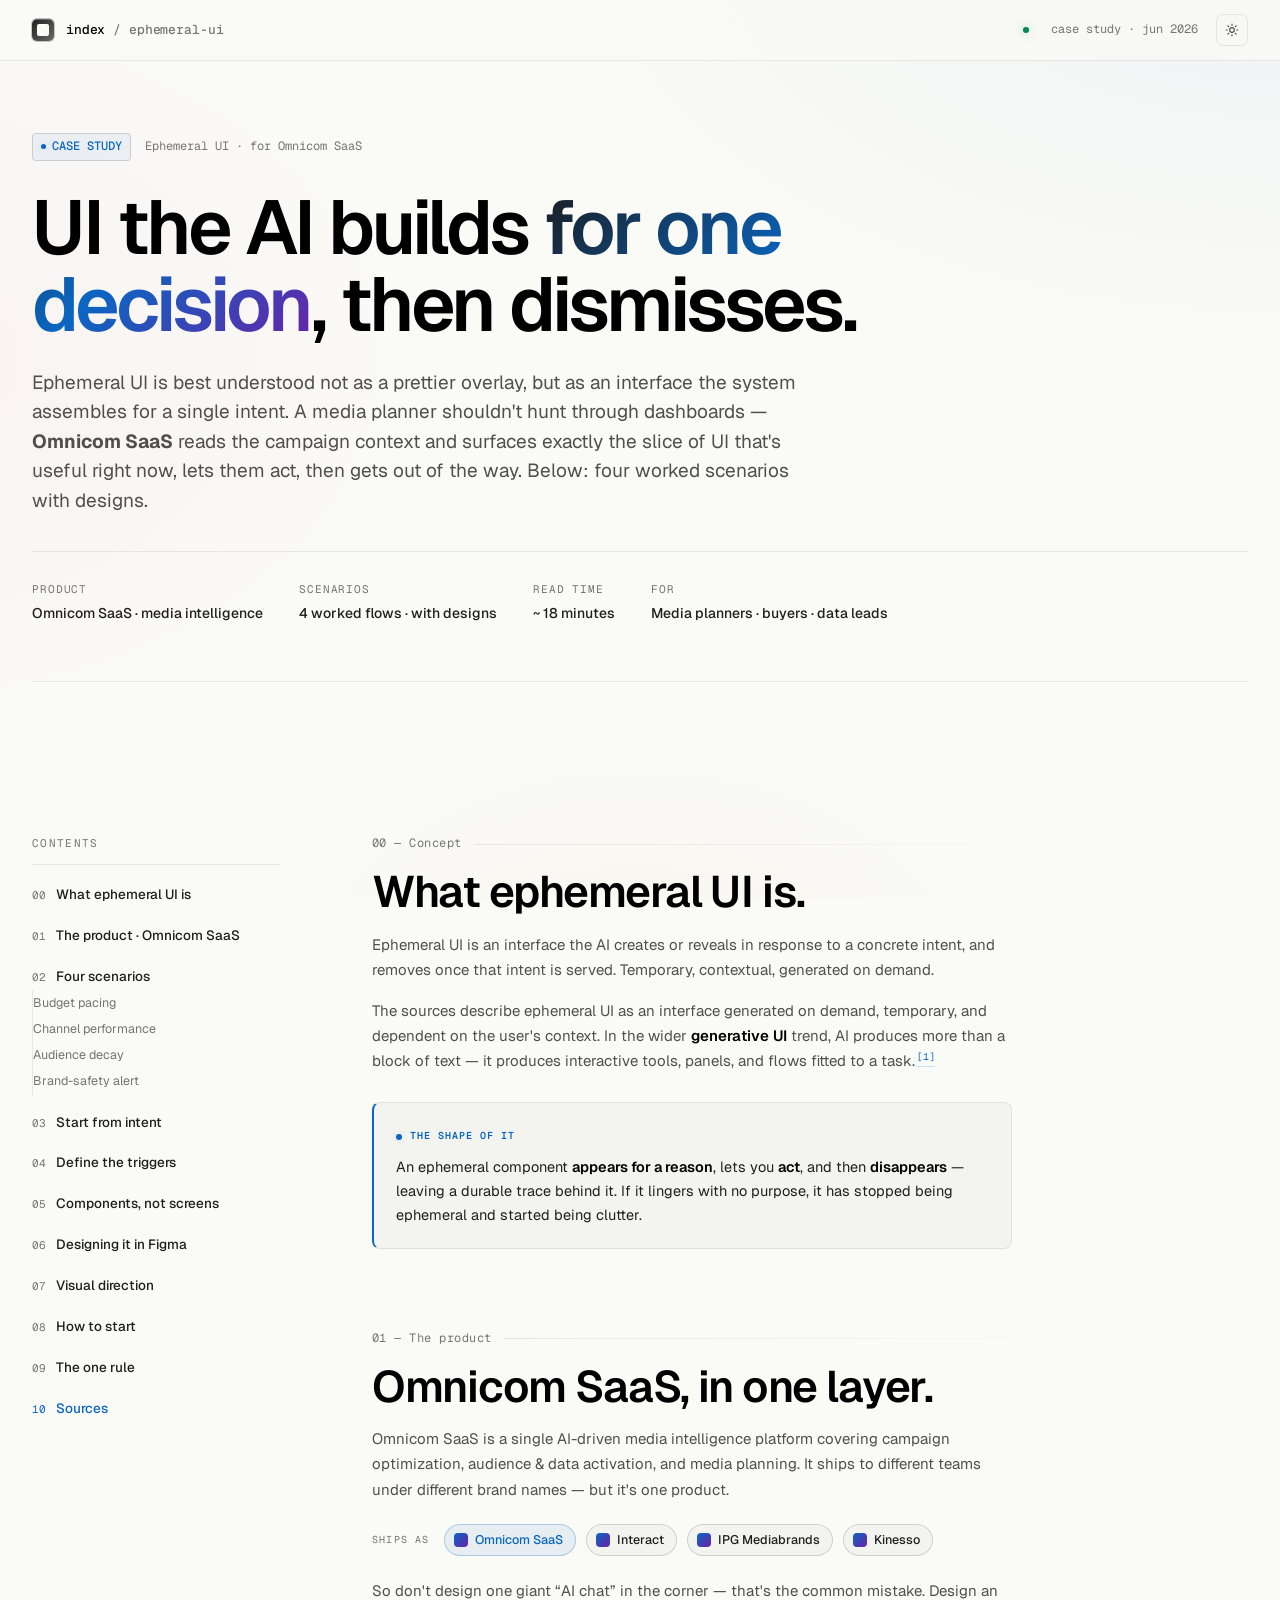
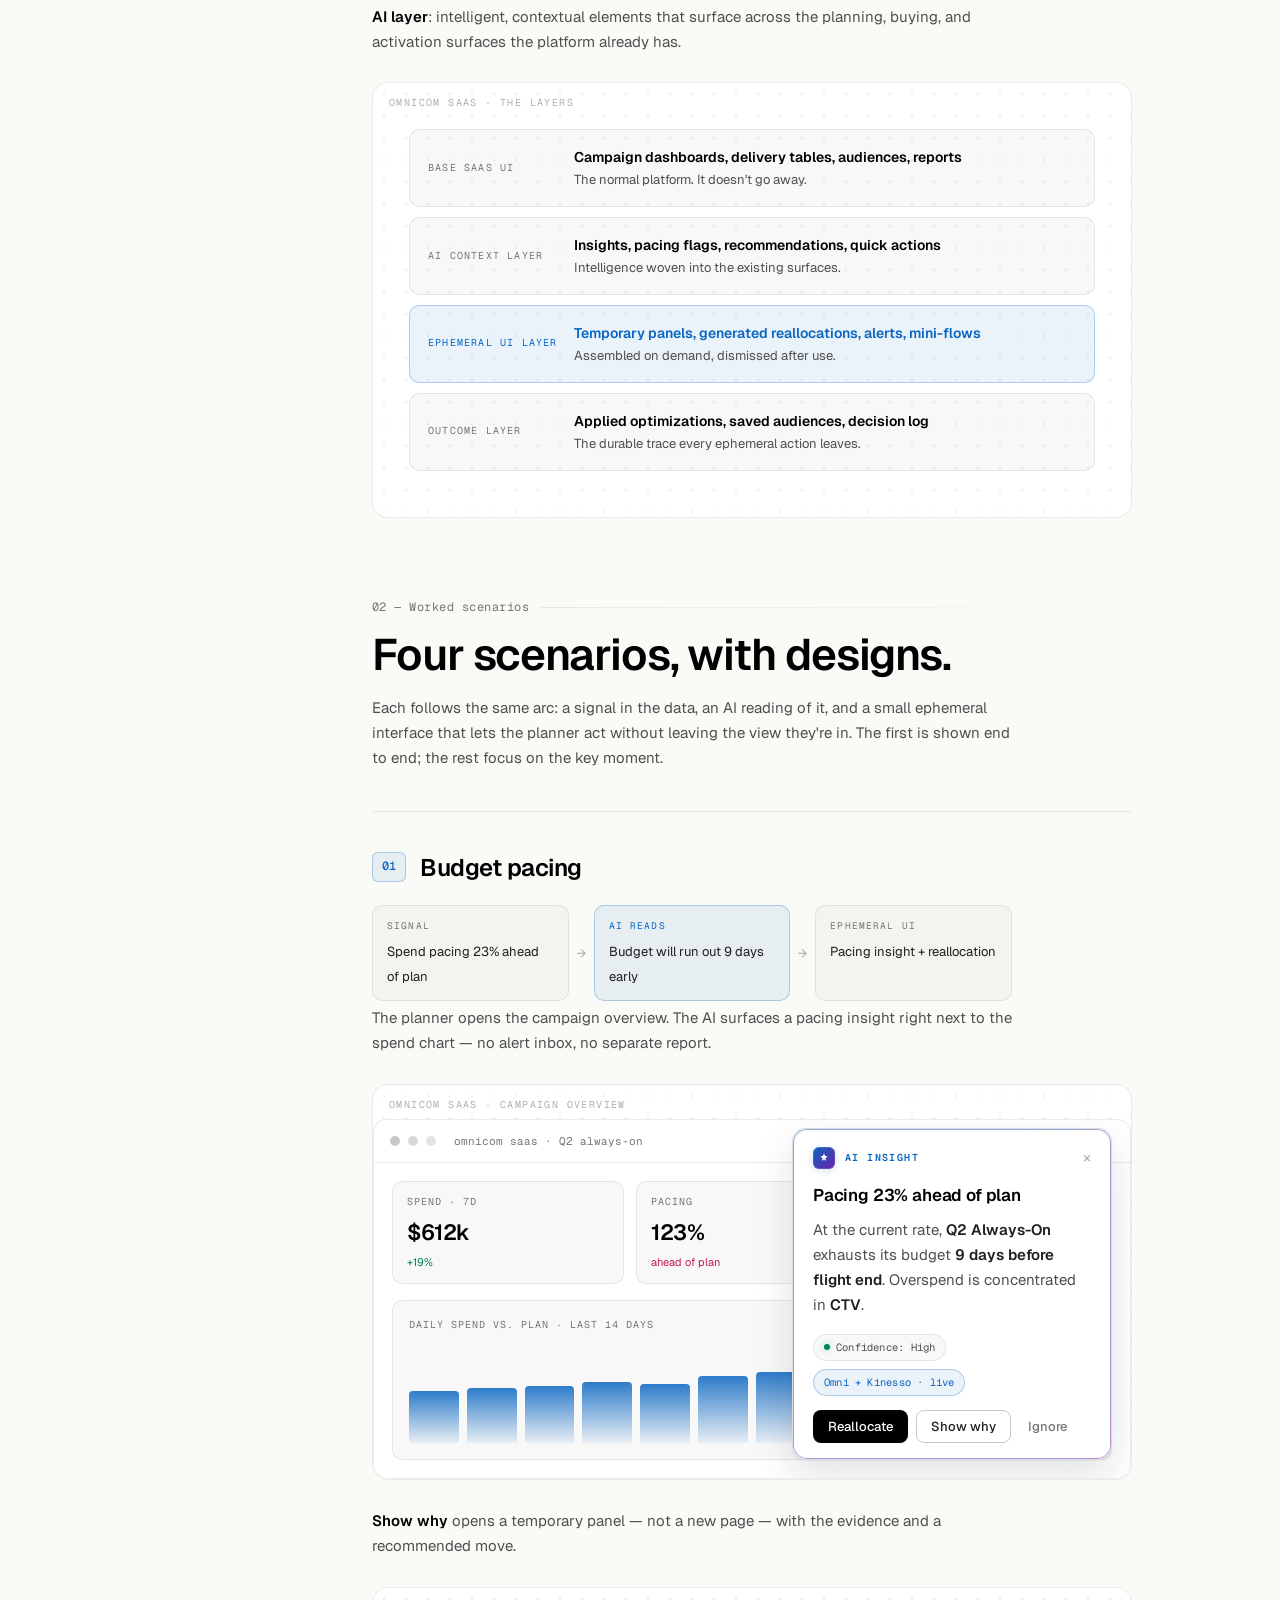
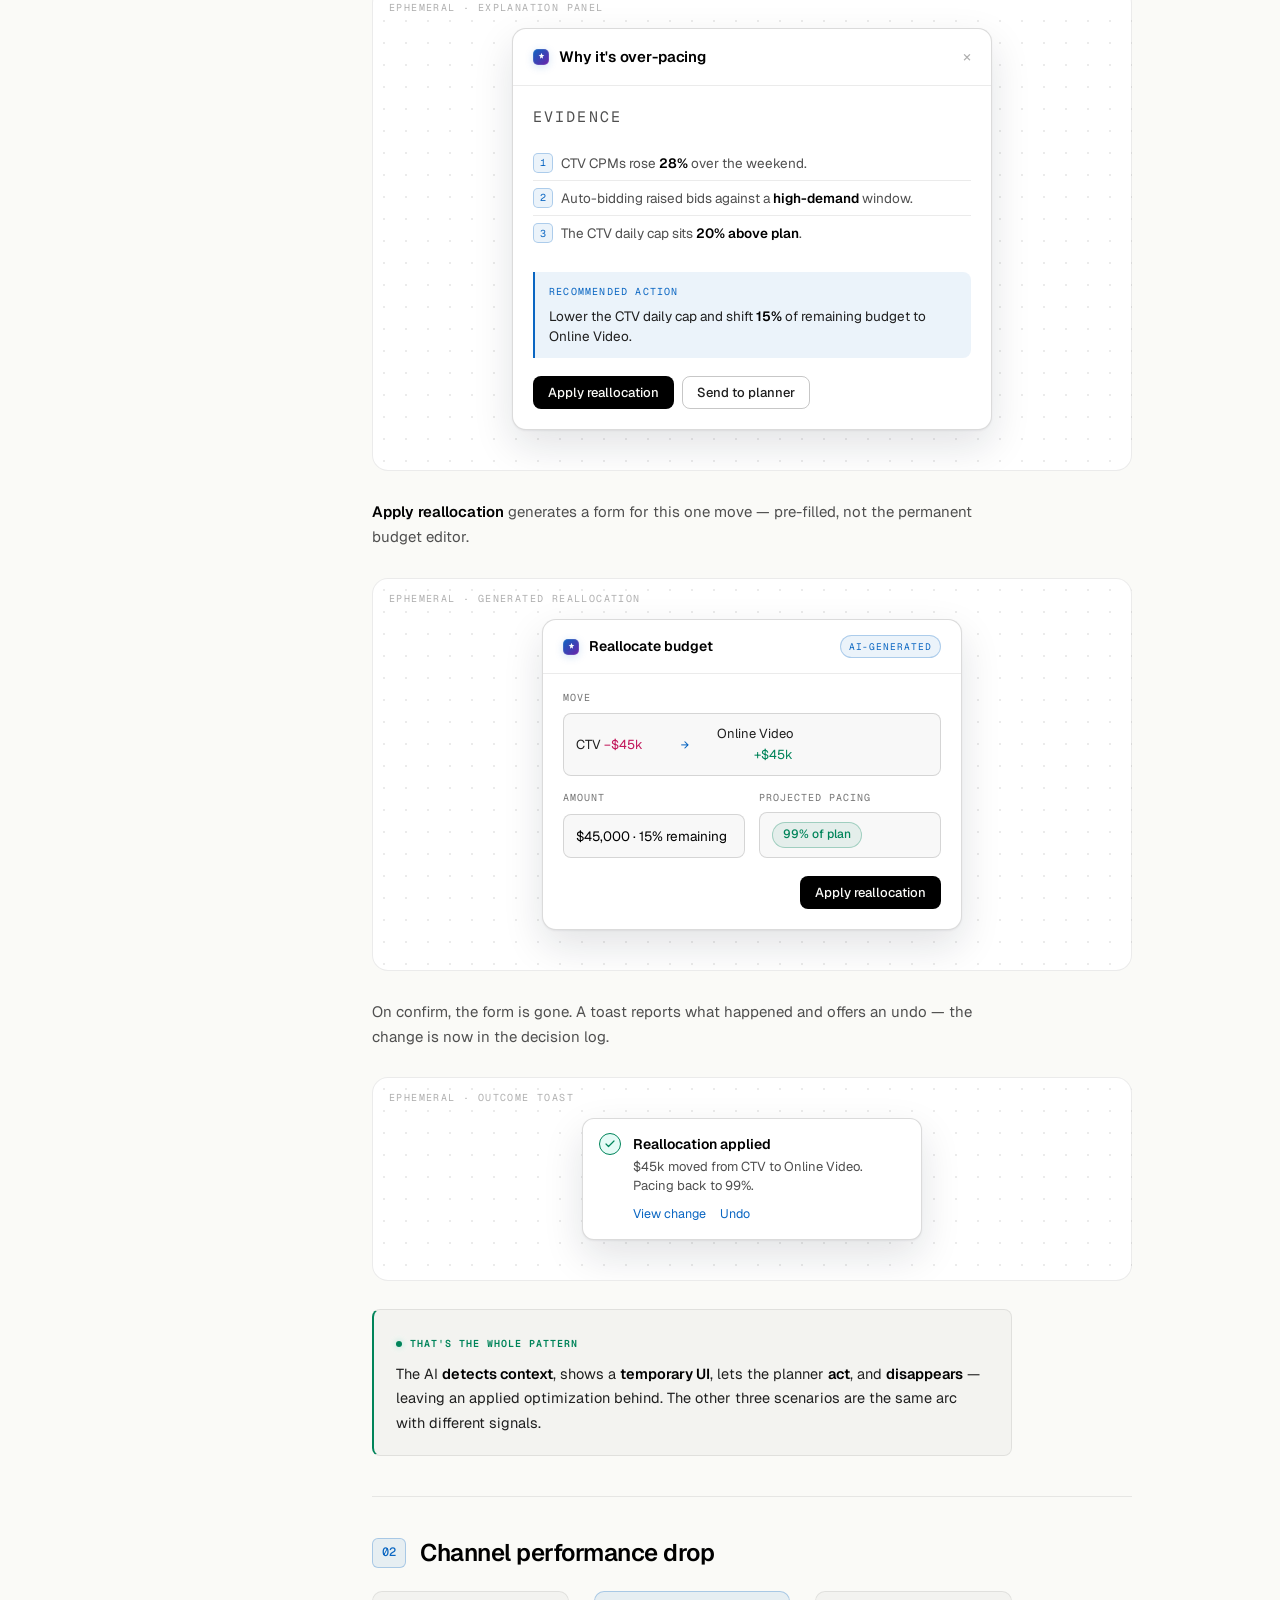
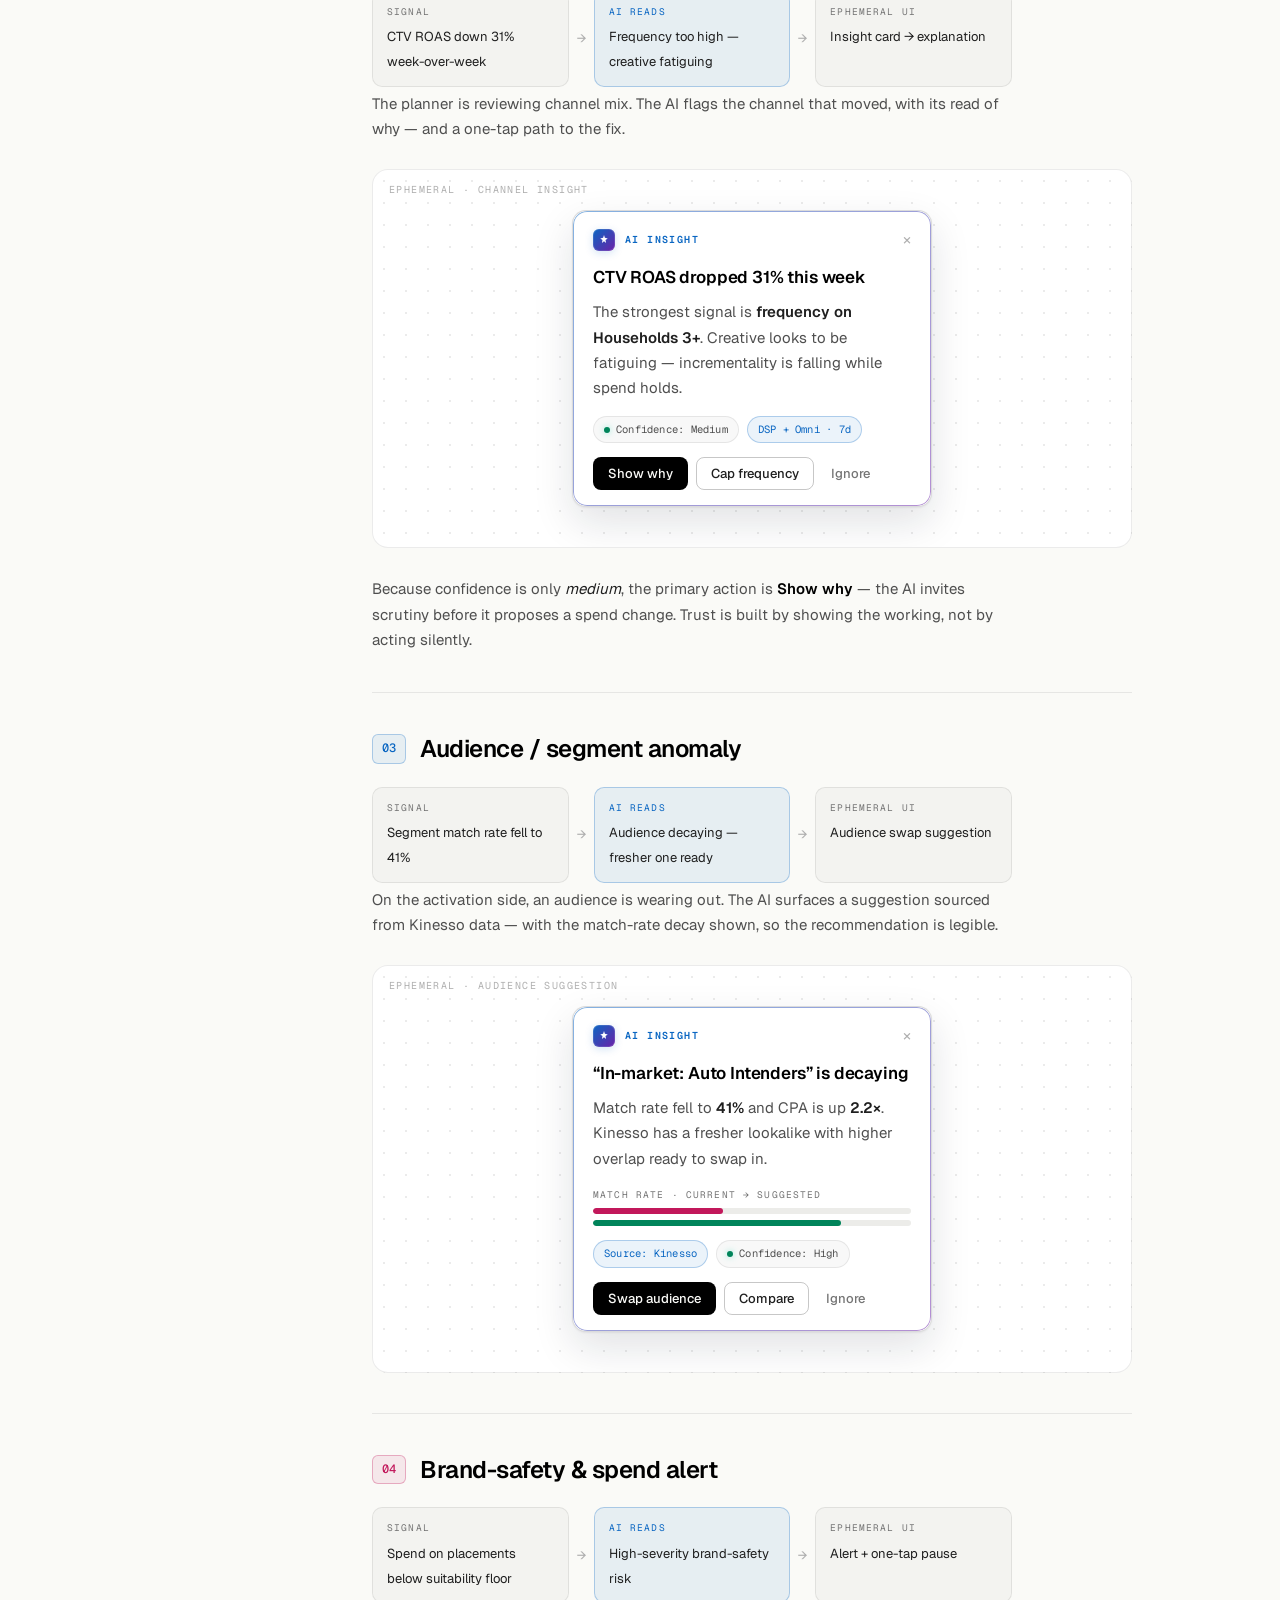
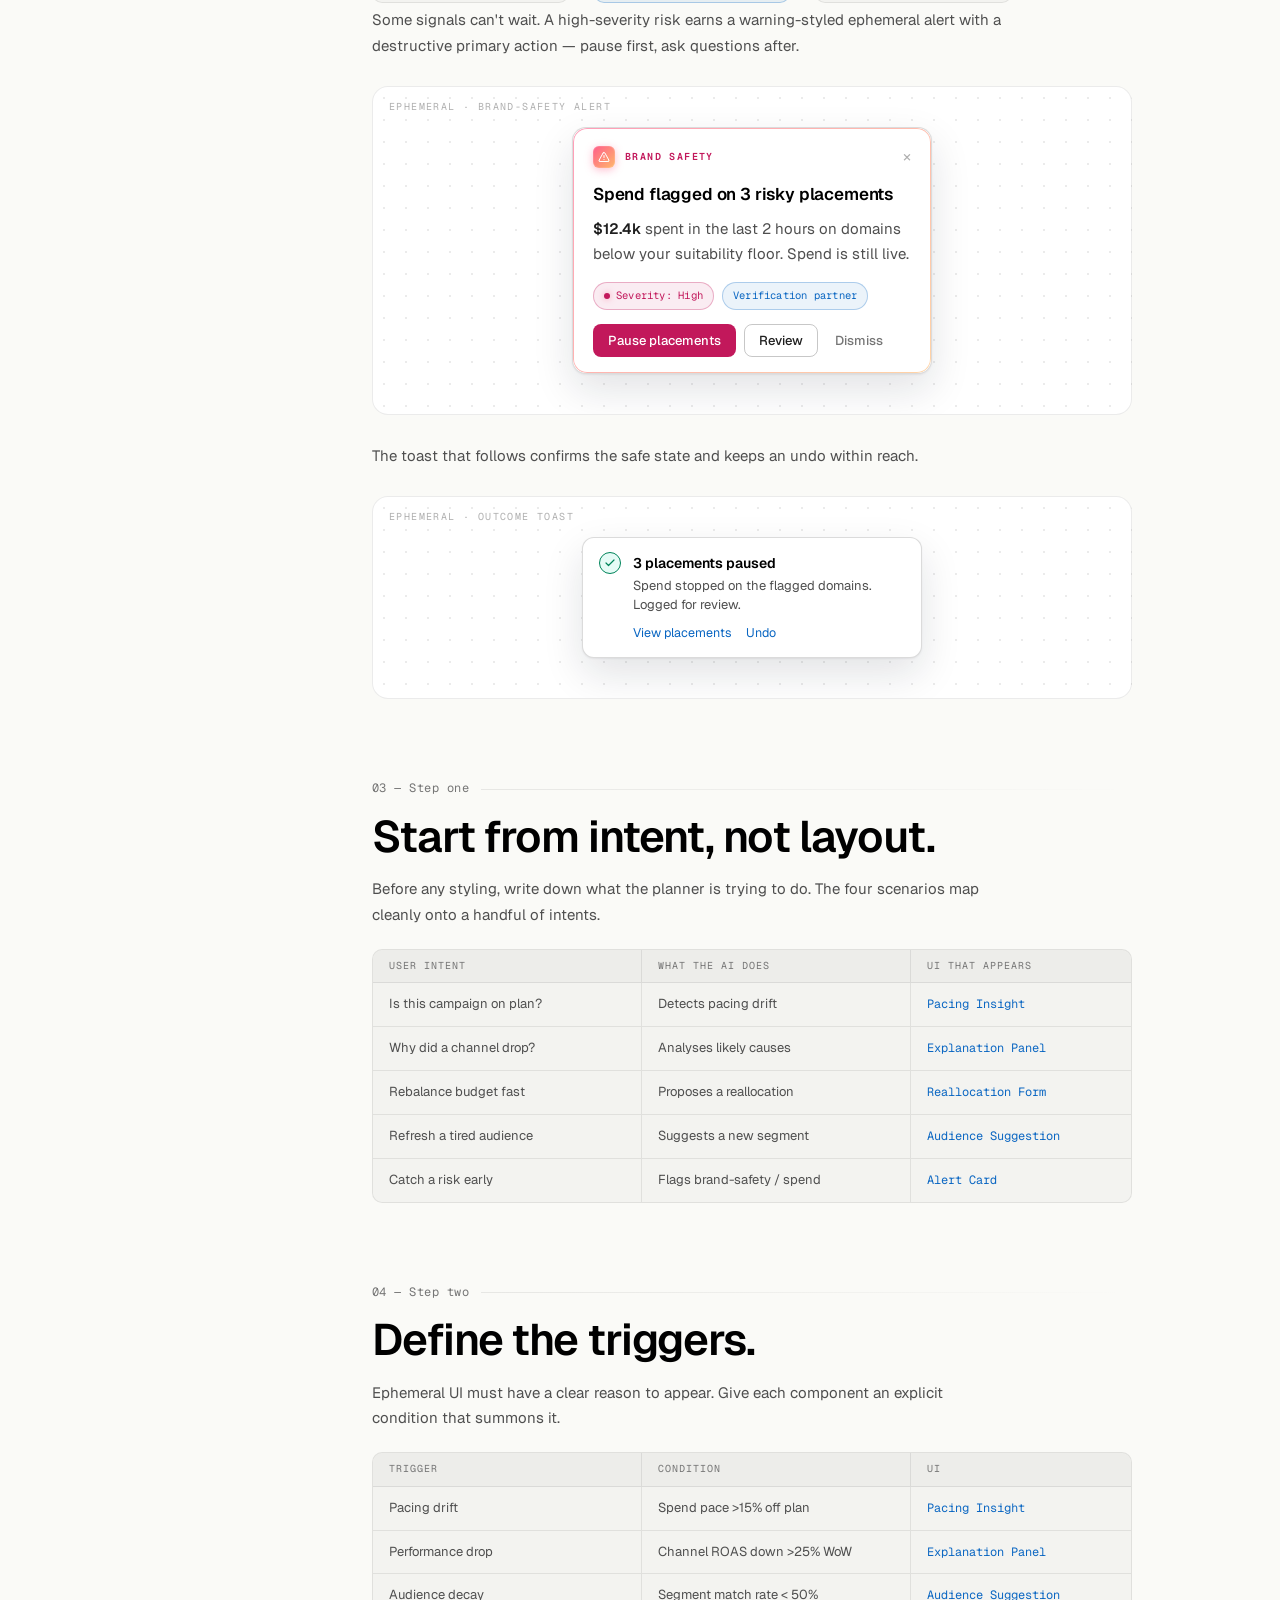
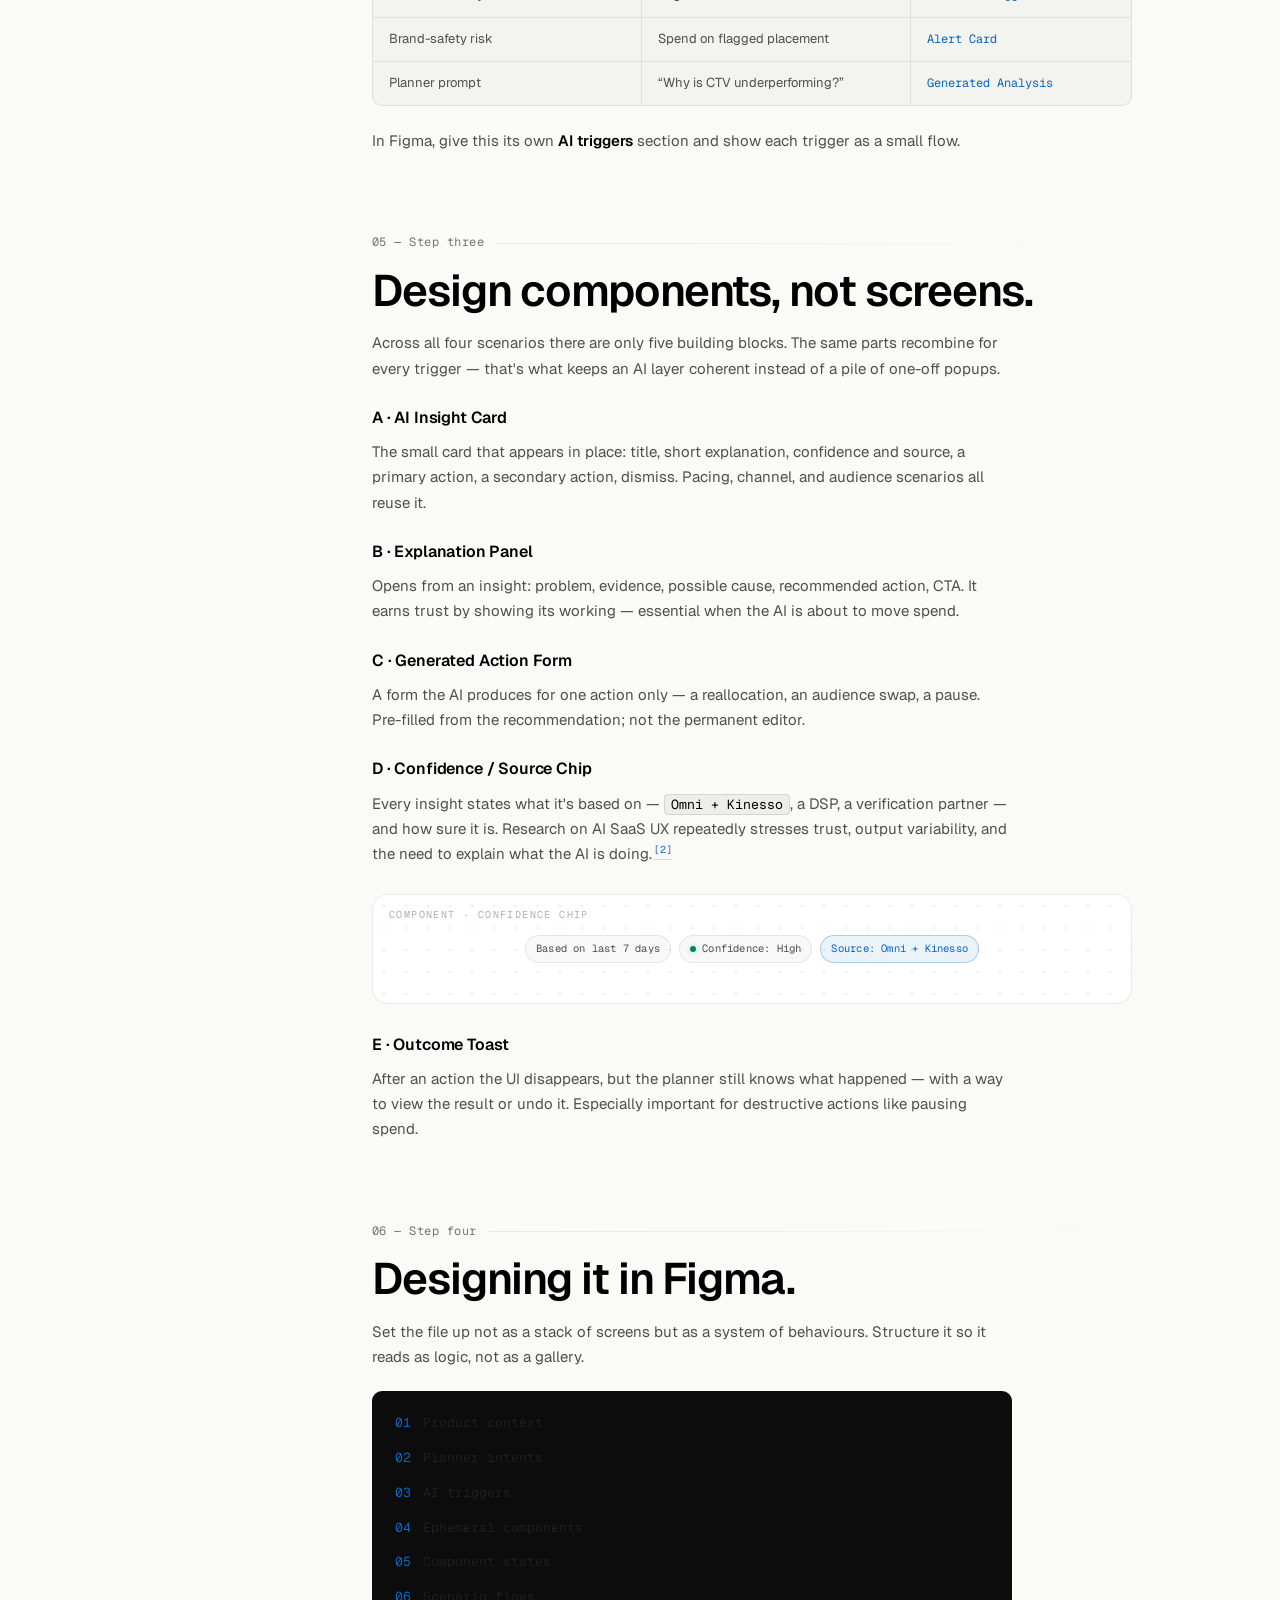
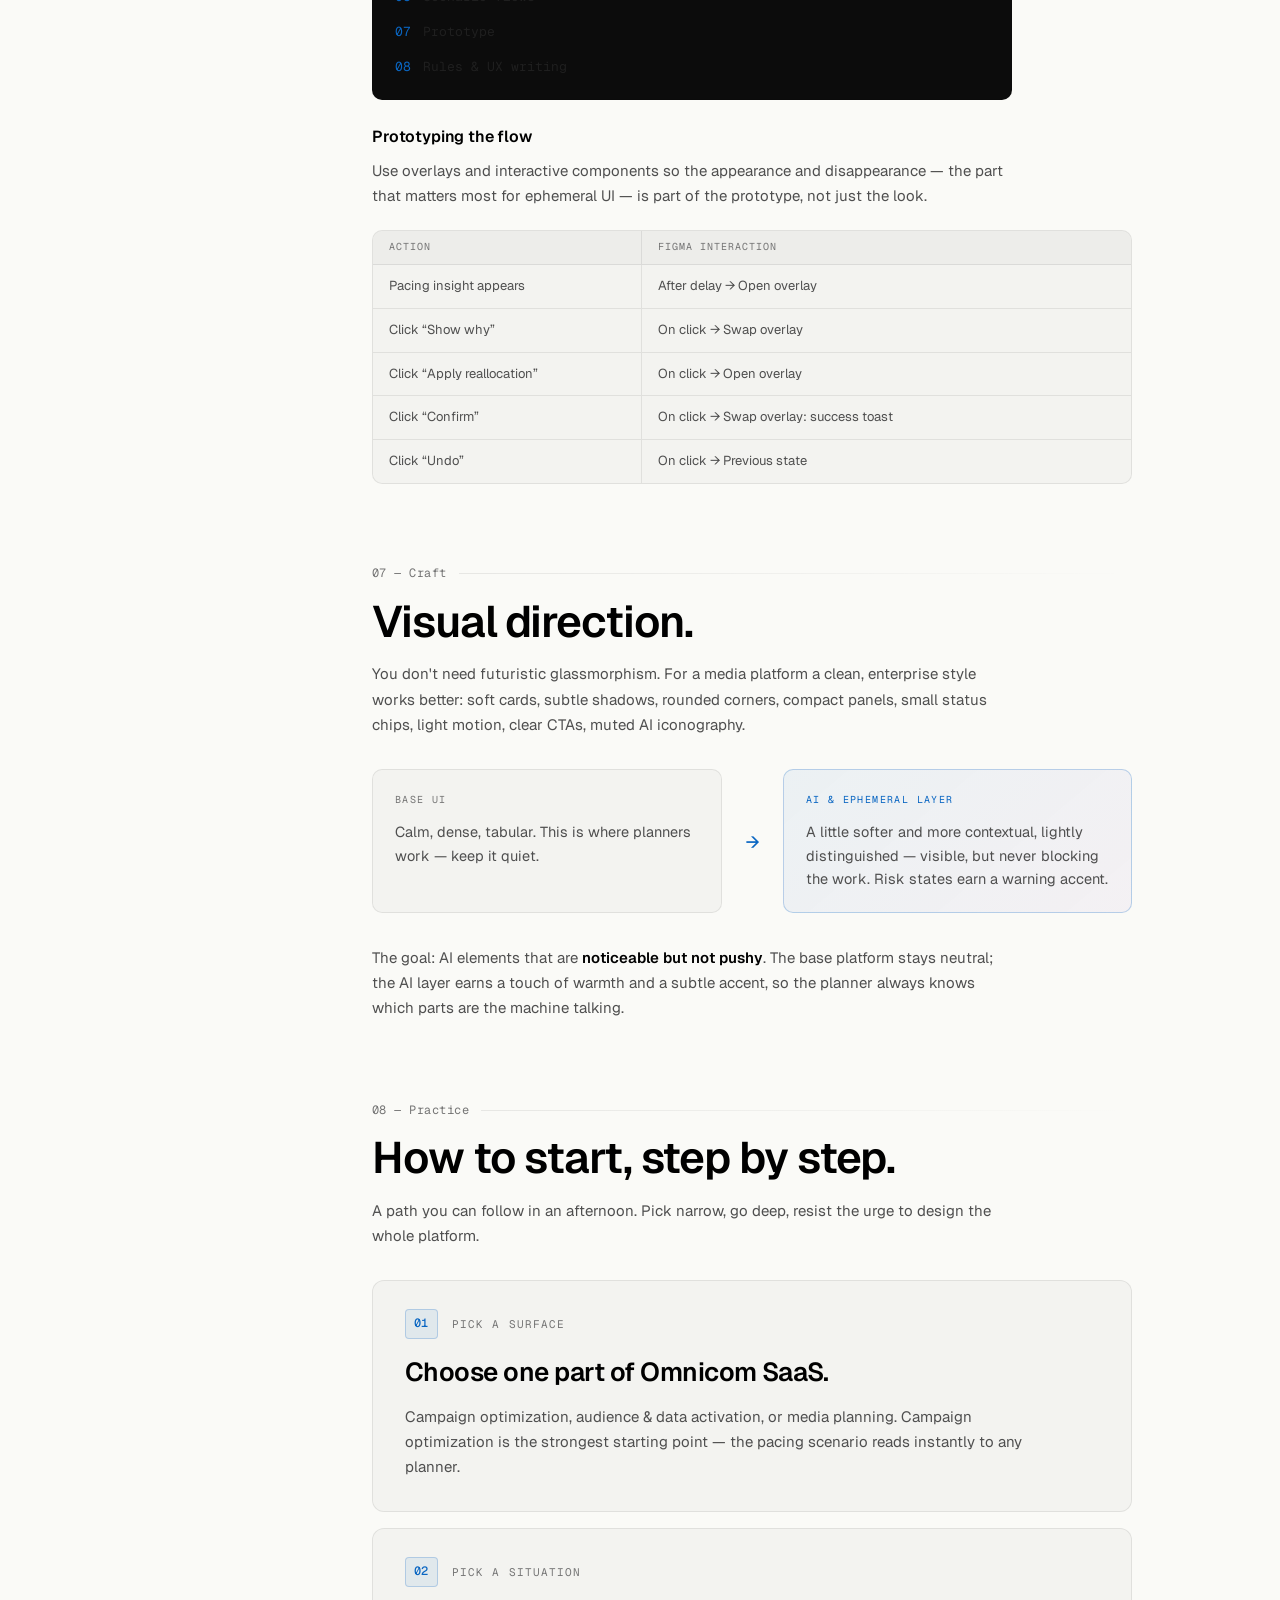
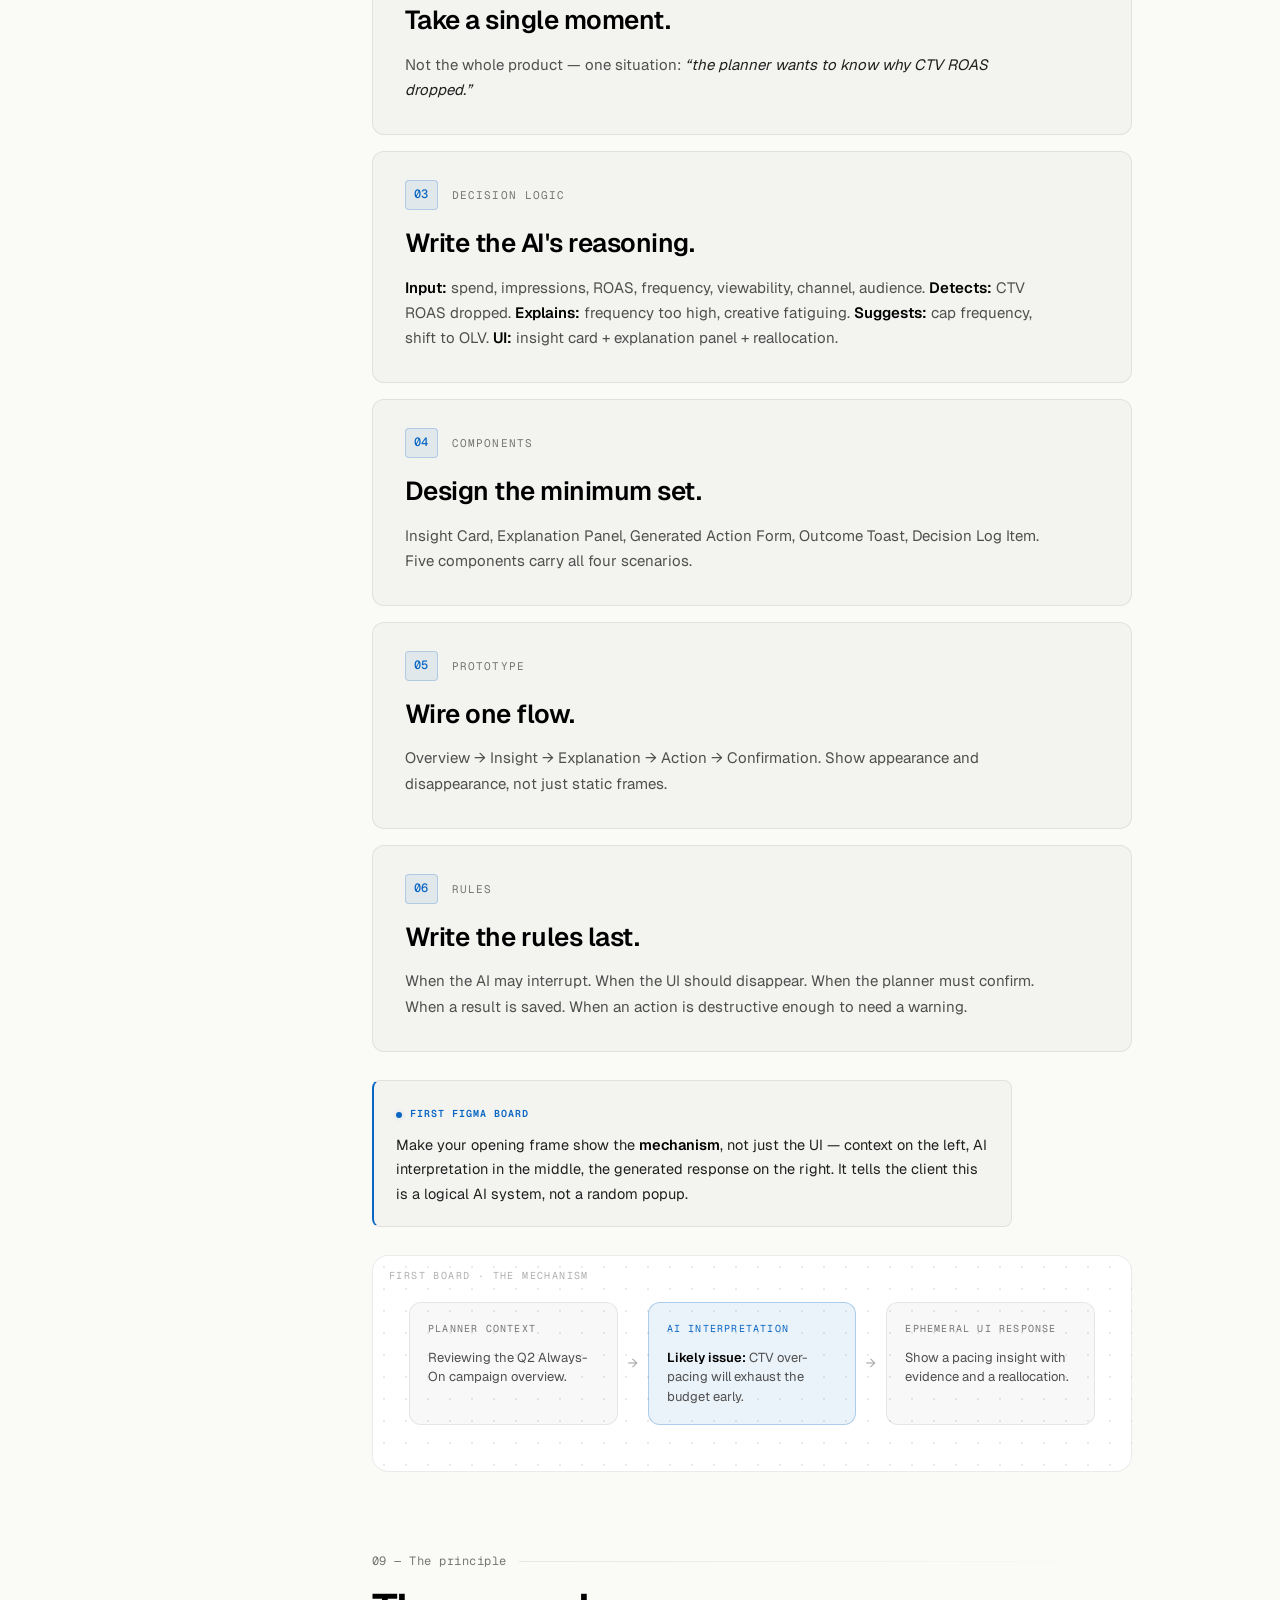
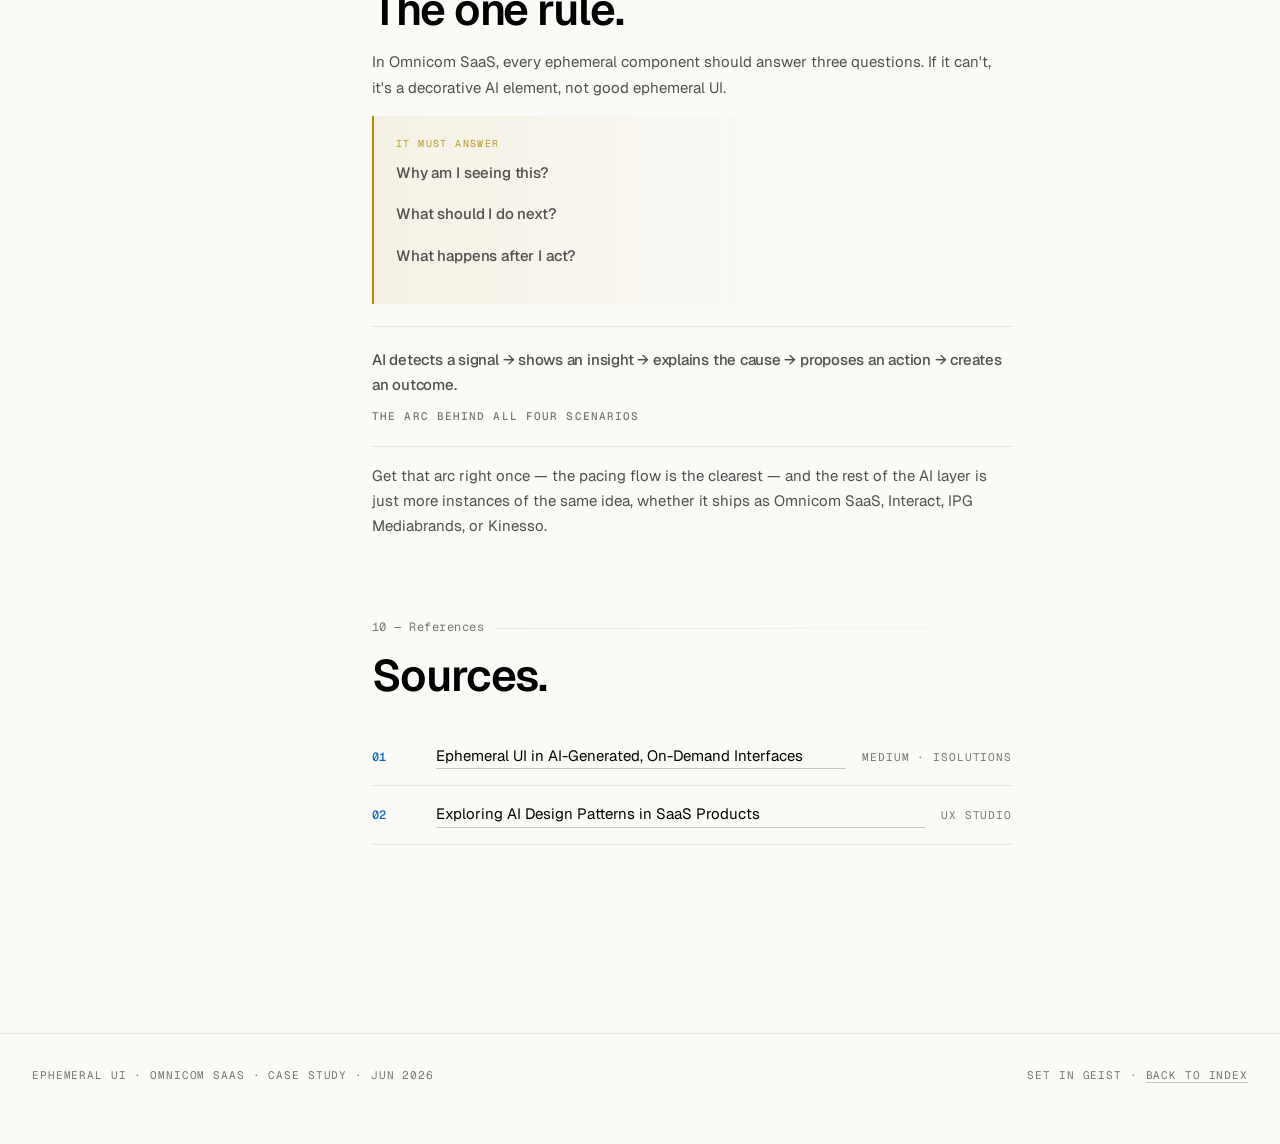
==== commit 97295803: "Reframe Ephemeral UI article around Omnicom SaaS with four worked scenarios - Recast the article fro" ====
--- a/articles/ephemeral-ui.html
+++ b/articles/ephemeral-ui.html
@@ -3,8 +3,8 @@
 <head>
 <meta charset="utf-8" />
 <meta name="viewport" content="width=device-width, initial-scale=1" />
-<title>Ephemeral UI in AI-driven SaaS — A Pattern Study</title>
-<meta name="description" content="Ephemeral UI: interfaces an AI assembles on demand for a single user intent, then dismisses. A worked example in e-commerce analytics, with triggers, components, a full flow, and how to lay it out in Figma." />
+<title>Ephemeral UI in Omnicom SaaS — A Pattern Study</title>
+<meta name="description" content="Ephemeral UI for Omnicom SaaS — one AI-driven media intelligence platform shipped under several brand names. Four worked scenarios with designs: budget pacing, channel performance, audience decay, and brand-safety alerts." />
 <meta name="theme-color" content="#0a0a0a" media="(prefers-color-scheme: dark)" />
 <meta name="theme-color" content="#fafaf7" media="(prefers-color-scheme: light)" />
 <script>
@@ -37,7 +37,7 @@
     <div class="topbar-right">
       <div class="topbar-meta">
         <span class="dot"></span>
-        <span>pattern study · jun 2026</span>
+        <span>case study · jun 2026</span>
       </div>
       <button type="button" class="theme-toggle" data-theme-toggle aria-label="Toggle colour scheme">
         <svg class="icon-moon" width="14" height="14" viewBox="0 0 24 24" fill="none" aria-hidden="true">
@@ -58,33 +58,34 @@
     <!-- ============================ HERO =================================== -->
     <section class="hero">
       <div class="eyebrow">
-        <span class="badge">PATTERN STUDY</span>
-        <span>Generative interfaces · for AI-driven products</span>
+        <span class="badge">CASE STUDY</span>
+        <span>Ephemeral UI · for Omnicom SaaS</span>
       </div>
-      <h1 class="hero-title">UI the AI builds <span class="accent">for one intent</span>, then dismisses.</h1>
+      <h1 class="hero-title">UI the AI builds <span class="accent">for one decision</span>, then dismisses.</h1>
       <p class="hero-deck">
         Ephemeral UI is best understood not as a prettier overlay, but as an
-        interface the system assembles or surfaces for a single user intent.
-        The user doesn't hunt for a feature — the product reads the context and
-        shows exactly the small slice of UI that's useful right now, then gets
-        out of the way.
+        interface the system assembles for a single intent. A media planner
+        shouldn't hunt through dashboards — <strong>Omnicom SaaS</strong> reads the
+        campaign context and surfaces exactly the slice of UI that's useful right
+        now, lets them act, then gets out of the way. Below: four worked
+        scenarios with designs.
       </p>
       <div class="hero-meta-row">
         <div class="hero-meta-item">
-          <div class="k">Scope</div>
-          <div class="v">1 worked example · 5 components</div>
+          <div class="k">Product</div>
+          <div class="v">Omnicom SaaS · media intelligence</div>
+        </div>
+        <div class="hero-meta-item">
+          <div class="k">Scenarios</div>
+          <div class="v">4 worked flows · with designs</div>
         </div>
         <div class="hero-meta-item">
           <div class="k">Read time</div>
-          <div class="v">~ 16 minutes</div>
+          <div class="v">~ 18 minutes</div>
         </div>
         <div class="hero-meta-item">
           <div class="k">For</div>
-          <div class="v">Product designers · design engineers</div>
-        </div>
-        <div class="hero-meta-item">
-          <div class="k">Tooling</div>
-          <div class="v">Figma · variables · interactive components</div>
+          <div class="v">Media planners · buyers · data leads</div>
         </div>
       </div>
     </section>
@@ -94,21 +95,20 @@
       <div class="toc-title">Contents</div>
       <ol>
         <li><a href="#concept">What ephemeral UI is</a></li>
+        <li><a href="#product">The product · Omnicom SaaS</a></li>
         <li>
-          <a href="#example">A worked example</a>
+          <a href="#scenarios">Four scenarios</a>
           <ol class="toc-sub">
-            <li><a href="#example-detect">The insight appears</a></li>
-            <li><a href="#example-why">Show me why</a></li>
-            <li><a href="#example-act">Create the task</a></li>
-            <li><a href="#example-outcome">The outcome</a></li>
+            <li><a href="#sc-pacing">Budget pacing</a></li>
+            <li><a href="#sc-channel">Channel performance</a></li>
+            <li><a href="#sc-audience">Audience decay</a></li>
+            <li><a href="#sc-safety">Brand-safety alert</a></li>
           </ol>
         </li>
-        <li><a href="#layers">The product as layers</a></li>
-        <li><a href="#figma">Bringing it to Figma</a></li>
         <li><a href="#intent">Start from intent</a></li>
         <li><a href="#triggers">Define the triggers</a></li>
         <li><a href="#components">Components, not screens</a></li>
-        <li><a href="#flow">One full flow</a></li>
+        <li><a href="#figma">Designing it in Figma</a></li>
         <li><a href="#visual">Visual direction</a></li>
         <li><a href="#start">How to start</a></li>
         <li><a href="#rule">The one rule</a></li>
@@ -123,9 +123,9 @@
       <section class="section" id="concept">
         <div class="section-num">00 — Concept</div>
         <h2 class="section-title">What ephemeral UI is.</h2>
-        <p class="section-lede">In the era of AI-driven SaaS, the most useful framing is this: ephemeral UI is an interface the AI creates or reveals in response to a concrete intent, and removes once that intent is served.</p>
-
-        <p>The sources describe ephemeral UI as an interface that is generated on demand, temporary, and dependent on the user's context. In the wider <strong>generative UI</strong> trend, the idea is that AI can produce more than a block of text — it can produce interactive tools, panels, visualisations, and flows fitted to a prompt or a task.<a class="cite" href="#src-1">[1]</a></p>
+        <p class="section-lede">Ephemeral UI is an interface the AI creates or reveals in response to a concrete intent, and removes once that intent is served. Temporary, contextual, generated on demand.</p>
+
+        <p>The sources describe ephemeral UI as an interface generated on demand, temporary, and dependent on the user's context. In the wider <strong>generative UI</strong> trend, AI produces more than a block of text — it produces interactive tools, panels, and flows fitted to a task.<a class="cite" href="#src-1">[1]</a></p>
 
         <div class="callout">
           <div class="callout-label">The shape of it</div>
@@ -133,37 +133,86 @@
         </div>
       </section>
 
-      <!-- ===== 01 EXAMPLE ============================================== -->
-      <section class="section" id="example">
-        <div class="section-num">01 — Worked example</div>
-        <h2 class="section-title">AI-driven analytics for e-commerce.</h2>
-        <p class="section-lede">Say you're designing a SaaS for online store owners. Normally it would have a dashboard, charts, filters, tables, reports. In an ephemeral-UI approach the user doesn't click through all of that. The system detects the problem and surfaces a brief, contextual interface instead.</p>
-
-        <div class="subsection" id="example-detect">
-          <div class="subsection-num">01.1 — Detection</div>
-          <h3 class="subsection-title">The insight appears in place.</h3>
-          <p>The user opens their store dashboard. The AI notices something and, instead of just flagging an alert or dumping a table, it surfaces a temporary insight card right next to the chart it relates to.</p>
-
-          <div class="mock mock-dash" data-label="Dashboard · ephemeral insight">
+      <!-- ===== 01 PRODUCT ============================================== -->
+      <section class="section" id="product">
+        <div class="section-num">01 — The product</div>
+        <h2 class="section-title">Omnicom SaaS, in one layer.</h2>
+        <p class="section-lede">Omnicom SaaS is a single AI-driven media intelligence platform covering campaign optimization, audience &amp; data activation, and media planning. It ships to different teams under different brand names — but it's one product.</p>
+
+        <div class="ships-as">
+          <span class="sa-label">Ships as</span>
+          <span class="brand-chip primary"><span class="bc-dot"></span>Omnicom SaaS</span>
+          <span class="brand-chip"><span class="bc-dot"></span>Interact</span>
+          <span class="brand-chip"><span class="bc-dot"></span>IPG Mediabrands</span>
+          <span class="brand-chip"><span class="bc-dot"></span>Kinesso</span>
+        </div>
+
+        <p>So don't design one giant “AI chat” in the corner — that's the common mistake. Design an <strong>AI layer</strong>: intelligent, contextual elements that surface across the planning, buying, and activation surfaces the platform already has.</p>
+
+        <div class="mock" data-label="Omnicom SaaS · the layers">
+          <div class="layers">
+            <div class="layer">
+              <span class="ln">Base SaaS UI</span>
+              <div class="layer-text"><span class="lt">Campaign dashboards, delivery tables, audiences, reports</span><span class="ld">The normal platform. It doesn't go away.</span></div>
+            </div>
+            <div class="layer">
+              <span class="ln">AI context layer</span>
+              <div class="layer-text"><span class="lt">Insights, pacing flags, recommendations, quick actions</span><span class="ld">Intelligence woven into the existing surfaces.</span></div>
+            </div>
+            <div class="layer ai">
+              <span class="ln">Ephemeral UI layer</span>
+              <div class="layer-text"><span class="lt">Temporary panels, generated reallocations, alerts, mini-flows</span><span class="ld">Assembled on demand, dismissed after use.</span></div>
+            </div>
+            <div class="layer">
+              <span class="ln">Outcome layer</span>
+              <div class="layer-text"><span class="lt">Applied optimizations, saved audiences, decision log</span><span class="ld">The durable trace every ephemeral action leaves.</span></div>
+            </div>
+          </div>
+        </div>
+      </section>
+
+      <!-- ===== 02 SCENARIOS ============================================ -->
+      <section class="section" id="scenarios">
+        <div class="section-num">02 — Worked scenarios</div>
+        <h2 class="section-title">Four scenarios, with designs.</h2>
+        <p class="section-lede">Each follows the same arc: a signal in the data, an AI reading of it, and a small ephemeral interface that lets the planner act without leaving the view they're in. The first is shown end to end; the rest focus on the key moment.</p>
+
+        <!-- ===== Scenario 1 — Budget pacing (full flow) ===== -->
+        <div class="scenario" id="sc-pacing">
+          <div class="scenario-head">
+            <span class="scenario-num">01</span>
+            <h3>Budget pacing</h3>
+          </div>
+          <div class="scenario-map">
+            <div class="sm-cell"><span class="sm-k">Signal</span><span class="sm-v">Spend pacing 23% ahead of plan</span></div>
+            <div class="sm-arr">→</div>
+            <div class="sm-cell ai"><span class="sm-k">AI reads</span><span class="sm-v">Budget will run out 9 days early</span></div>
+            <div class="sm-arr">→</div>
+            <div class="sm-cell"><span class="sm-k">Ephemeral UI</span><span class="sm-v">Pacing insight + reallocation</span></div>
+          </div>
+
+          <p>The planner opens the campaign overview. The AI surfaces a pacing insight right next to the spend chart — no alert inbox, no separate report.</p>
+
+          <div class="mock mock-dash" data-label="Omnicom SaaS · campaign overview">
             <div class="dash">
               <div class="dash-bar">
                 <span class="tdot"></span><span class="tdot"></span><span class="tdot"></span>
-                <span class="tname">storeflow · overview</span>
+                <span class="tname">omnicom saas · Q2 always-on</span>
               </div>
               <div class="dash-body">
                 <div class="stat-row">
-                  <div class="stat"><div class="sk">Revenue · 7d</div><div class="sv">$48.2k</div><div class="sd up">+4.1%</div></div>
-                  <div class="stat"><div class="sk">Conversion</div><div class="sv">1.9%</div><div class="sd down">−12%</div></div>
-                  <div class="stat"><div class="sk">Sessions</div><div class="sv">122k</div><div class="sd up">+8.0%</div></div>
+                  <div class="stat"><div class="sk">Spend · 7d</div><div class="sv">$612k</div><div class="sd up">+19%</div></div>
+                  <div class="stat"><div class="sk">Pacing</div><div class="sv">123%</div><div class="sd down">ahead of plan</div></div>
+                  <div class="stat"><div class="sk">ROAS</div><div class="sv">3.1×</div><div class="sd up">+0.2</div></div>
                 </div>
                 <div class="chart">
-                  <div class="ck">Mobile conversion · last 14 days</div>
+                  <div class="ck">Daily spend vs. plan · last 14 days</div>
                   <div class="bars">
-                    <span style="height:72%"></span><span style="height:80%"></span><span style="height:68%"></span>
-                    <span style="height:84%"></span><span style="height:76%"></span><span style="height:88%"></span>
-                    <span style="height:70%"></span><span style="height:64%"></span>
-                    <span class="drop" style="height:48%"></span><span class="drop" style="height:40%"></span>
-                    <span class="drop" style="height:34%"></span><span class="drop" style="height:30%"></span>
+                    <span style="height:54%"></span><span style="height:58%"></span><span style="height:60%"></span>
+                    <span style="height:64%"></span><span style="height:62%"></span><span style="height:70%"></span>
+                    <span style="height:74%"></span><span style="height:78%"></span>
+                    <span class="drop" style="height:88%"></span><span class="drop" style="height:92%"></span>
+                    <span class="drop" style="height:96%"></span><span class="drop" style="height:100%"></span>
                   </div>
                 </div>
               </div>
@@ -174,15 +223,15 @@
                     <span class="ic-label">AI insight</span>
                     <span class="ic-dismiss">×</span>
                   </div>
-                  <h4 class="ic-title">Mobile conversion dropped 18%</h4>
-                  <p class="ic-body">Down <strong>18%</strong> versus last week. The strongest signal comes from <strong>paid mobile traffic</strong> on slow product pages.</p>
+                  <h4 class="ic-title">Pacing 23% ahead of plan</h4>
+                  <p class="ic-body">At the current rate, <strong>Q2 Always-On</strong> exhausts its budget <strong>9 days before flight end</strong>. Overspend is concentrated in <strong>CTV</strong>.</p>
                   <div class="ai-chips">
                     <span class="ai-chip"><span class="dot-hi"></span>Confidence: High</span>
-                    <span class="ai-chip src">GA4 + Shopify · 7d</span>
+                    <span class="ai-chip src">Omni + Kinesso · live</span>
                   </div>
                   <div class="mbtn-row">
-                    <span class="mbtn mbtn-primary">Show why</span>
-                    <span class="mbtn mbtn-secondary">Save</span>
+                    <span class="mbtn mbtn-primary">Reallocate</span>
+                    <span class="mbtn mbtn-secondary">Show why</span>
                     <span class="mbtn mbtn-ghost">Ignore</span>
                   </div>
                 </div>
@@ -190,156 +239,230 @@
             </div>
           </div>
 
-          <p>The card answers the first question on its own — <em>why am I seeing this?</em> — with a confidence level and its data sources, so the AI doesn't read as a black box.</p>
-        </div>
-
-        <div class="subsection" id="example-why">
-          <div class="subsection-num">01.2 — Explanation</div>
-          <h3 class="subsection-title">“Show me why” opens a panel — not a page.</h3>
-          <p>Clicking <strong>Show why</strong> doesn't navigate anywhere. A temporary panel slides in with the reasoning, the evidence, and a recommended action.</p>
+          <p><strong>Show why</strong> opens a temporary panel — not a new page — with the evidence and a recommended move.</p>
 
           <div class="mock center" data-label="Ephemeral · explanation panel">
             <div class="exp-panel">
               <div class="exp-head">
                 <span class="ai-spark sm"><svg viewBox="0 0 24 24" fill="currentColor" aria-hidden="true"><path d="M12 2l1.8 5.6L19.5 9l-4.5 2.9L16.2 18 12 14.7 7.8 18l1.2-6.1L4.5 9l5.7-1.4z"/></svg></span>
-                <h4>Why mobile conversion dropped</h4>
+                <h4>Why it's over-pacing</h4>
                 <span class="ic-dismiss" style="margin-left:auto">×</span>
               </div>
               <div class="exp-body">
                 <p class="exp-eyebrow">Evidence</p>
                 <ol class="evidence">
-                  <li>Product page load time rose from <strong>2.1s to 4.8s</strong>.</li>
-                  <li>Paid mobile traffic increased by <strong>32%</strong>.</li>
-                  <li>Add-to-cart rate dropped mostly on <strong>iOS</strong>.</li>
+                  <li>CTV CPMs rose <strong>28%</strong> over the weekend.</li>
+                  <li>Auto-bidding raised bids against a <strong>high-demand</strong> window.</li>
+                  <li>The CTV daily cap sits <strong>20% above plan</strong>.</li>
                 </ol>
                 <div class="recommend">
                   <div class="rl">Recommended action</div>
-                  <p>Compress product images above 500&nbsp;KB and re-test mobile checkout speed.</p>
+                  <p>Lower the CTV daily cap and shift <strong>15%</strong> of remaining budget to Online Video.</p>
                 </div>
                 <div class="mbtn-row">
-                  <span class="mbtn mbtn-primary">Create task</span>
-                  <span class="mbtn mbtn-secondary">Send to developer</span>
+                  <span class="mbtn mbtn-primary">Apply reallocation</span>
+                  <span class="mbtn mbtn-secondary">Send to planner</span>
                 </div>
               </div>
             </div>
           </div>
-        </div>
-
-        <div class="subsection" id="example-act">
-          <div class="subsection-num">01.3 — Action</div>
-          <h3 class="subsection-title">“Create task” generates a form for this one job.</h3>
-          <p>This isn't the permanent “New task” screen. It's a temporary form, pre-filled from the recommendation, that exists only because the AI proposed an action.</p>
-
-          <div class="mock center" data-label="Ephemeral · generated form">
+
+          <p><strong>Apply reallocation</strong> generates a form for this one move — pre-filled, not the permanent budget editor.</p>
+
+          <div class="mock center" data-label="Ephemeral · generated reallocation">
             <div class="task-form">
               <div class="tf-head">
                 <span class="ai-spark sm"><svg viewBox="0 0 24 24" fill="currentColor" aria-hidden="true"><path d="M12 2l1.8 5.6L19.5 9l-4.5 2.9L16.2 18 12 14.7 7.8 18l1.2-6.1L4.5 9l5.7-1.4z"/></svg></span>
-                <span class="t">Create optimization task</span>
+                <span class="t">Reallocate budget</span>
                 <span class="tf-tag">AI-generated</span>
               </div>
               <div class="tf-body">
                 <div class="tf-field">
-                  <span class="lbl">Task title</span>
-                  <div class="tf-input">Optimize product images for mobile</div>
+                  <span class="lbl">Move</span>
+                  <div class="tf-input">
+                    <div class="realloc-flow">
+                      <span class="rf-node">CTV <span style="color:var(--danger)">−$45k</span></span>
+                      <span class="rf-arrow">→</span>
+                      <span class="rf-node" style="text-align:right">Online Video <span style="color:var(--success)">+$45k</span></span>
+                    </div>
+                  </div>
                 </div>
                 <div class="tf-row">
                   <div class="tf-field">
-                    <span class="lbl">Priority</span>
-                    <div class="tf-input"><span class="pill high">High</span></div>
+                    <span class="lbl">Amount</span>
+                    <div class="tf-input">$45,000 · 15% remaining</div>
                   </div>
                   <div class="tf-field">
-                    <span class="lbl">Assignee</span>
-                    <div class="tf-input">Frontend team</div>
+                    <span class="lbl">Projected pacing</span>
+                    <div class="tf-input"><span class="pill ok">99% of plan</span></div>
                   </div>
                 </div>
-                <div class="tf-field">
-                  <span class="lbl">Description</span>
-                  <div class="tf-input ta">Mobile conversion down 18% (7d). Product page load rose 2.1s → 4.8s; add-to-cart fell mostly on iOS. Compress images &gt; 500&nbsp;KB and re-test checkout.</div>
+                <div class="mbtn-row end">
+                  <span class="mbtn mbtn-primary">Apply reallocation</span>
                 </div>
-                <div class="mbtn-row end">
-                  <span class="mbtn mbtn-primary">Create task</span>
-                </div>
-              </div>
-            </div>
-          </div>
-        </div>
-
-        <div class="subsection" id="example-outcome">
-          <div class="subsection-num">01.4 — Outcome</div>
-          <h3 class="subsection-title">The UI disappears — the result stays.</h3>
-          <p>On confirm, the form is gone. A small toast tells the user what happened, with a way to inspect it or undo. The decision is now a durable record in the activity log.</p>
+              </div>
+            </div>
+          </div>
+
+          <p>On confirm, the form is gone. A toast reports what happened and offers an undo — the change is now in the decision log.</p>
 
           <div class="mock center" data-label="Ephemeral · outcome toast">
             <div class="toast">
               <span class="check"><svg viewBox="0 0 24 24" fill="none" aria-hidden="true"><path d="M20 6L9 17l-5-5" stroke="currentColor" stroke-width="2.4" stroke-linecap="round" stroke-linejoin="round"/></svg></span>
               <div>
-                <div class="tt">Task created</div>
-                <div class="ts">Added to the Growth backlog.</div>
-                <div class="ta-links"><a href="#">View task</a><a href="#">Undo</a></div>
+                <div class="tt">Reallocation applied</div>
+                <div class="ts">$45k moved from CTV to Online Video. Pacing back to 99%.</div>
+                <div class="ta-links"><a href="#">View change</a><a href="#">Undo</a></div>
               </div>
             </div>
           </div>
 
           <div class="callout success">
             <div class="callout-label">That's the whole pattern</div>
-            <p>The AI <strong>detects context</strong>, shows a <strong>temporary UI</strong>, lets the user <strong>act</strong>, and <strong>disappears</strong> — leaving a saved outcome behind.</p>
-          </div>
-        </div>
-      </section>
-
-      <!-- ===== 02 LAYERS ============================================== -->
-      <section class="section" id="layers">
-        <div class="section-num">02 — Architecture</div>
-        <h2 class="section-title">The product as layers, not one big chatbot.</h2>
-        <p class="section-lede">In a SaaS like this, don't design a single giant “AI chat” in the corner — that's the common mistake. Design an AI layer: a stratum of intelligent, contextual elements that surface in many places across the product.</p>
-
-        <div class="mock" data-label="Product structure">
-          <div class="layers">
-            <div class="layer">
-              <span class="ln">Base SaaS UI</span>
-              <div class="layer-text"><span class="lt">Dashboards, tables, reports, settings, users</span><span class="ld">The normal product. It doesn't go away.</span></div>
-            </div>
-            <div class="layer">
-              <span class="ln">AI context layer</span>
-              <div class="layer-text"><span class="lt">Insight cards, suggestions, recommendations, quick actions</span><span class="ld">Intelligence woven into the existing surfaces.</span></div>
-            </div>
-            <div class="layer ai">
-              <span class="ln">Ephemeral UI layer</span>
-              <div class="layer-text"><span class="lt">Temporary panels, generated forms, mini-flows, overlays</span><span class="ld">Assembled on demand, dismissed after use.</span></div>
-            </div>
-            <div class="layer">
-              <span class="ln">Outcome layer</span>
-              <div class="layer-text"><span class="lt">Saved tasks, notes, reports, decision history</span><span class="ld">The durable trace every ephemeral action leaves.</span></div>
-            </div>
-          </div>
-        </div>
-
-        <p>The user still has a normal SaaS product. The AI simply adds an intelligent layer on top of it.</p>
-      </section>
-
-      <!-- ===== 03 FIGMA ============================================== -->
-      <section class="section" id="figma">
-        <div class="section-num">03 — Translation</div>
-        <h2 class="section-title">Bringing it to Figma.</h2>
-        <p class="section-lede">In Figma, set the file up not as a stack of screens but as a system of behaviours. The structure should read as logic, not as a gallery.</p>
-
-        <ul class="file-tree">
-          <li><span class="fn">01</span> <span>Product context</span></li>
-          <li><span class="fn">02</span> <span>User intents</span></li>
-          <li><span class="fn">03</span> <span>AI triggers</span></li>
-          <li><span class="fn">04</span> <span>Ephemeral components</span></li>
-          <li><span class="fn">05</span> <span>Component states</span></li>
-          <li><span class="fn">06</span> <span>Example flows</span></li>
-          <li><span class="fn">07</span> <span>Prototype</span></li>
-          <li><span class="fn">08</span> <span>Rules &amp; UX writing</span></li>
-        </ul>
-      </section>
-
-      <!-- ===== 04 INTENT ============================================== -->
+            <p>The AI <strong>detects context</strong>, shows a <strong>temporary UI</strong>, lets the planner <strong>act</strong>, and <strong>disappears</strong> — leaving an applied optimization behind. The other three scenarios are the same arc with different signals.</p>
+          </div>
+        </div>
+
+        <!-- ===== Scenario 2 — Channel performance ===== -->
+        <div class="scenario" id="sc-channel">
+          <div class="scenario-head">
+            <span class="scenario-num">02</span>
+            <h3>Channel performance drop</h3>
+          </div>
+          <div class="scenario-map">
+            <div class="sm-cell"><span class="sm-k">Signal</span><span class="sm-v">CTV ROAS down 31% week-over-week</span></div>
+            <div class="sm-arr">→</div>
+            <div class="sm-cell ai"><span class="sm-k">AI reads</span><span class="sm-v">Frequency too high — creative fatiguing</span></div>
+            <div class="sm-arr">→</div>
+            <div class="sm-cell"><span class="sm-k">Ephemeral UI</span><span class="sm-v">Insight card → explanation</span></div>
+          </div>
+
+          <p>The planner is reviewing channel mix. The AI flags the channel that moved, with its read of why — and a one-tap path to the fix.</p>
+
+          <div class="mock center" data-label="Ephemeral · channel insight">
+            <div class="insight-card">
+              <div class="ic-head">
+                <span class="ai-spark"><svg viewBox="0 0 24 24" fill="currentColor" aria-hidden="true"><path d="M12 2l1.8 5.6L19.5 9l-4.5 2.9L16.2 18 12 14.7 7.8 18l1.2-6.1L4.5 9l5.7-1.4z"/></svg></span>
+                <span class="ic-label">AI insight</span>
+                <span class="ic-dismiss">×</span>
+              </div>
+              <h4 class="ic-title">CTV ROAS dropped 31% this week</h4>
+              <p class="ic-body">The strongest signal is <strong>frequency on Households 3+</strong>. Creative looks to be fatiguing — incrementality is falling while spend holds.</p>
+              <div class="ai-chips">
+                <span class="ai-chip"><span class="dot-hi"></span>Confidence: Medium</span>
+                <span class="ai-chip src">DSP + Omni · 7d</span>
+              </div>
+              <div class="mbtn-row">
+                <span class="mbtn mbtn-primary">Show why</span>
+                <span class="mbtn mbtn-secondary">Cap frequency</span>
+                <span class="mbtn mbtn-ghost">Ignore</span>
+              </div>
+            </div>
+          </div>
+
+          <p>Because confidence is only <em>medium</em>, the primary action is <strong>Show why</strong> — the AI invites scrutiny before it proposes a spend change. Trust is built by showing the working, not by acting silently.</p>
+        </div>
+
+        <!-- ===== Scenario 3 — Audience decay ===== -->
+        <div class="scenario" id="sc-audience">
+          <div class="scenario-head">
+            <span class="scenario-num">03</span>
+            <h3>Audience / segment anomaly</h3>
+          </div>
+          <div class="scenario-map">
+            <div class="sm-cell"><span class="sm-k">Signal</span><span class="sm-v">Segment match rate fell to 41%</span></div>
+            <div class="sm-arr">→</div>
+            <div class="sm-cell ai"><span class="sm-k">AI reads</span><span class="sm-v">Audience decaying — fresher one ready</span></div>
+            <div class="sm-arr">→</div>
+            <div class="sm-cell"><span class="sm-k">Ephemeral UI</span><span class="sm-v">Audience swap suggestion</span></div>
+          </div>
+
+          <p>On the activation side, an audience is wearing out. The AI surfaces a suggestion sourced from Kinesso data — with the match-rate decay shown, so the recommendation is legible.</p>
+
+          <div class="mock center" data-label="Ephemeral · audience suggestion">
+            <div class="insight-card">
+              <div class="ic-head">
+                <span class="ai-spark"><svg viewBox="0 0 24 24" fill="currentColor" aria-hidden="true"><path d="M12 2l1.8 5.6L19.5 9l-4.5 2.9L16.2 18 12 14.7 7.8 18l1.2-6.1L4.5 9l5.7-1.4z"/></svg></span>
+                <span class="ic-label">AI insight</span>
+                <span class="ic-dismiss">×</span>
+              </div>
+              <h4 class="ic-title">“In-market: Auto Intenders” is decaying</h4>
+              <p class="ic-body">Match rate fell to <strong>41%</strong> and CPA is up <strong>2.2×</strong>. Kinesso has a fresher lookalike with higher overlap ready to swap in.</p>
+              <div style="margin:14px 0 4px">
+                <div class="sm-k" style="margin-bottom:6px">Match rate · current → suggested</div>
+                <div class="meter"><span style="width:41%"></span></div>
+                <div class="meter" style="margin-top:6px"><span class="ok" style="width:78%"></span></div>
+              </div>
+              <div class="ai-chips">
+                <span class="ai-chip src">Source: Kinesso</span>
+                <span class="ai-chip"><span class="dot-hi"></span>Confidence: High</span>
+              </div>
+              <div class="mbtn-row">
+                <span class="mbtn mbtn-primary">Swap audience</span>
+                <span class="mbtn mbtn-secondary">Compare</span>
+                <span class="mbtn mbtn-ghost">Ignore</span>
+              </div>
+            </div>
+          </div>
+        </div>
+
+        <!-- ===== Scenario 4 — Brand safety alert ===== -->
+        <div class="scenario" id="sc-safety">
+          <div class="scenario-head warn">
+            <span class="scenario-num">04</span>
+            <h3>Brand-safety &amp; spend alert</h3>
+          </div>
+          <div class="scenario-map">
+            <div class="sm-cell"><span class="sm-k">Signal</span><span class="sm-v">Spend on placements below suitability floor</span></div>
+            <div class="sm-arr">→</div>
+            <div class="sm-cell ai"><span class="sm-k">AI reads</span><span class="sm-v">High-severity brand-safety risk</span></div>
+            <div class="sm-arr">→</div>
+            <div class="sm-cell"><span class="sm-k">Ephemeral UI</span><span class="sm-v">Alert + one-tap pause</span></div>
+          </div>
+
+          <p>Some signals can't wait. A high-severity risk earns a warning-styled ephemeral alert with a destructive primary action — pause first, ask questions after.</p>
+
+          <div class="mock center" data-label="Ephemeral · brand-safety alert">
+            <div class="insight-card warn">
+              <div class="ic-head">
+                <span class="ai-spark warn"><svg viewBox="0 0 24 24" fill="none" aria-hidden="true"><path d="M12 9v4M12 17h.01M10.3 3.9 2.4 18a2 2 0 0 0 1.7 3h15.8a2 2 0 0 0 1.7-3L13.7 3.9a2 2 0 0 0-3.4 0z" stroke="currentColor" stroke-width="2" stroke-linecap="round" stroke-linejoin="round"/></svg></span>
+                <span class="ic-label warn">Brand safety</span>
+                <span class="ic-dismiss">×</span>
+              </div>
+              <h4 class="ic-title">Spend flagged on 3 risky placements</h4>
+              <p class="ic-body"><strong>$12.4k</strong> spent in the last 2 hours on domains below your suitability floor. Spend is still live.</p>
+              <div class="ai-chips">
+                <span class="ai-chip sev"><span class="dot-hi"></span>Severity: High</span>
+                <span class="ai-chip src">Verification partner</span>
+              </div>
+              <div class="mbtn-row">
+                <span class="mbtn mbtn-danger">Pause placements</span>
+                <span class="mbtn mbtn-secondary">Review</span>
+                <span class="mbtn mbtn-ghost">Dismiss</span>
+              </div>
+            </div>
+          </div>
+
+          <p>The toast that follows confirms the safe state and keeps an undo within reach.</p>
+
+          <div class="mock center" data-label="Ephemeral · outcome toast">
+            <div class="toast">
+              <span class="check"><svg viewBox="0 0 24 24" fill="none" aria-hidden="true"><path d="M20 6L9 17l-5-5" stroke="currentColor" stroke-width="2.4" stroke-linecap="round" stroke-linejoin="round"/></svg></span>
+              <div>
+                <div class="tt">3 placements paused</div>
+                <div class="ts">Spend stopped on the flagged domains. Logged for review.</div>
+                <div class="ta-links"><a href="#">View placements</a><a href="#">Undo</a></div>
+              </div>
+            </div>
+          </div>
+        </div>
+      </section>
+
+      <!-- ===== 03 INTENT ============================================== -->
       <section class="section" id="intent">
-        <div class="section-num">04 — Step one</div>
+        <div class="section-num">03 — Step one</div>
         <h2 class="section-title">Start from intent, not layout.</h2>
-        <p class="section-lede">First write down what the user is trying to achieve. Without this, it's easy to slide straight into styling. For AI-driven analytics it might look like this.</p>
+        <p class="section-lede">Before any styling, write down what the planner is trying to do. The four scenarios map cleanly onto a handful of intents.</p>
 
         <div class="ttable">
           <div class="tr head">
@@ -348,36 +471,36 @@
             <div class="td">UI that appears</div>
           </div>
           <div class="tr">
-            <div class="td">Understand what changed</div>
-            <div class="td">Detects a shift in the data</div>
-            <div class="td"><span class="ui-tag">Insight Card</span></div>
-          </div>
-          <div class="tr">
-            <div class="td">Know why something dropped</div>
+            <div class="td">Is this campaign on plan?</div>
+            <div class="td">Detects pacing drift</div>
+            <div class="td"><span class="ui-tag">Pacing Insight</span></div>
+          </div>
+          <div class="tr">
+            <div class="td">Why did a channel drop?</div>
             <div class="td">Analyses likely causes</div>
             <div class="td"><span class="ui-tag">Explanation Panel</span></div>
           </div>
           <div class="tr">
-            <div class="td">Act quickly</div>
-            <div class="td">Proposes the next step</div>
-            <div class="td"><span class="ui-tag">Action Panel</span></div>
-          </div>
-          <div class="tr">
-            <div class="td">Fix the problem</div>
-            <div class="td">Generates a task or checklist</div>
-            <div class="td"><span class="ui-tag">Task Form</span></div>
-          </div>
-          <div class="tr">
-            <div class="td">Show it to someone</div>
-            <div class="td">Writes a short summary</div>
-            <div class="td"><span class="ui-tag">Share Summary</span></div>
-          </div>
-        </div>
-      </section>
-
-      <!-- ===== 05 TRIGGERS ============================================ -->
+            <div class="td">Rebalance budget fast</div>
+            <div class="td">Proposes a reallocation</div>
+            <div class="td"><span class="ui-tag">Reallocation Form</span></div>
+          </div>
+          <div class="tr">
+            <div class="td">Refresh a tired audience</div>
+            <div class="td">Suggests a new segment</div>
+            <div class="td"><span class="ui-tag">Audience Suggestion</span></div>
+          </div>
+          <div class="tr">
+            <div class="td">Catch a risk early</div>
+            <div class="td">Flags brand-safety / spend</div>
+            <div class="td"><span class="ui-tag">Alert Card</span></div>
+          </div>
+        </div>
+      </section>
+
+      <!-- ===== 04 TRIGGERS ============================================ -->
       <section class="section" id="triggers">
-        <div class="section-num">05 — Step two</div>
+        <div class="section-num">04 — Step two</div>
         <h2 class="section-title">Define the triggers.</h2>
         <p class="section-lede">Ephemeral UI must have a clear reason to appear. Give each component an explicit condition that summons it.</p>
 
@@ -388,28 +511,28 @@
             <div class="td">UI</div>
           </div>
           <div class="tr">
-            <div class="td">Data anomaly</div>
-            <div class="td">Conversion falls more than 10%</div>
-            <div class="td"><span class="ui-tag">AI Insight Card</span></div>
-          </div>
-          <div class="tr">
-            <div class="td">Incomplete setup</div>
-            <div class="td">User hasn't connected GA4</div>
-            <div class="td"><span class="ui-tag">Setup Assistant</span></div>
-          </div>
-          <div class="tr">
-            <div class="td">Repeated action</div>
-            <div class="td">Same report exported 3×</div>
-            <div class="td"><span class="ui-tag">Automation Suggestion</span></div>
-          </div>
-          <div class="tr">
-            <div class="td">User error</div>
-            <div class="td">Segment returns no data</div>
-            <div class="td"><span class="ui-tag">Fix Suggestion</span></div>
-          </div>
-          <div class="tr">
-            <div class="td">User prompt</div>
-            <div class="td">“Why did sales drop?”</div>
+            <div class="td">Pacing drift</div>
+            <div class="td">Spend pace &gt;15% off plan</div>
+            <div class="td"><span class="ui-tag">Pacing Insight</span></div>
+          </div>
+          <div class="tr">
+            <div class="td">Performance drop</div>
+            <div class="td">Channel ROAS down &gt;25% WoW</div>
+            <div class="td"><span class="ui-tag">Explanation Panel</span></div>
+          </div>
+          <div class="tr">
+            <div class="td">Audience decay</div>
+            <div class="td">Segment match rate &lt; 50%</div>
+            <div class="td"><span class="ui-tag">Audience Suggestion</span></div>
+          </div>
+          <div class="tr">
+            <div class="td">Brand-safety risk</div>
+            <div class="td">Spend on flagged placement</div>
+            <div class="td"><span class="ui-tag">Alert Card</span></div>
+          </div>
+          <div class="tr">
+            <div class="td">Planner prompt</div>
+            <div class="td">“Why is CTV underperforming?”</div>
             <div class="td"><span class="ui-tag">Generated Analysis</span></div>
           </div>
         </div>
@@ -417,73 +540,54 @@
         <p>In Figma, give this its own <strong>AI triggers</strong> section and show each trigger as a small flow.</p>
       </section>
 
-      <!-- ===== 06 COMPONENTS ========================================= -->
+      <!-- ===== 05 COMPONENTS ========================================= -->
       <section class="section" id="components">
-        <div class="section-num">06 — Step three</div>
+        <div class="section-num">05 — Step three</div>
         <h2 class="section-title">Design components, not screens.</h2>
-        <p class="section-lede">Start with five. Each is a small, reusable behaviour rather than a page — the same parts recombine across every trigger.</p>
+        <p class="section-lede">Across all four scenarios there are only five building blocks. The same parts recombine for every trigger — that's what keeps an AI layer coherent instead of a pile of one-off popups.</p>
 
         <h4>A · AI Insight Card</h4>
-        <p>The small card that appears on the dashboard: a title, a short explanation, confidence and source, a primary action, a secondary action, and dismiss. (Shown in the example above.)</p>
+        <p>The small card that appears in place: title, short explanation, confidence and source, a primary action, a secondary action, dismiss. Pacing, channel, and audience scenarios all reuse it.</p>
 
         <h4>B · Explanation Panel</h4>
-        <p>Opens from an insight: problem, evidence, possible cause, recommended action, and a call to action. It earns trust by showing its working.</p>
+        <p>Opens from an insight: problem, evidence, possible cause, recommended action, CTA. It earns trust by showing its working — essential when the AI is about to move spend.</p>
 
         <h4>C · Generated Action Form</h4>
-        <p>A form the AI produces for one action only — title, assignee, priority, an AI-written description, due date, create. Not a permanent “Create task” screen.</p>
+        <p>A form the AI produces for one action only — a reallocation, an audience swap, a pause. Pre-filled from the recommendation; not the permanent editor.</p>
 
         <h4>D · Confidence / Source Chip</h4>
-        <p>AI-driven SaaS has to build trust. A small chip on every insight states what it's based on, so the system never looks like a magic black box — research on AI SaaS UX repeatedly stresses trust, output variability, and the need to explain what the AI is doing.<a class="cite" href="#src-2">[2]</a></p>
+        <p>Every insight states what it's based on — <code>Omni + Kinesso</code>, a DSP, a verification partner — and how sure it is. Research on AI SaaS UX repeatedly stresses trust, output variability, and the need to explain what the AI is doing.<a class="cite" href="#src-2">[2]</a></p>
 
         <div class="mock center" data-label="Component · confidence chip">
           <div class="ai-chips" style="margin:0">
             <span class="ai-chip">Based on last 7 days</span>
             <span class="ai-chip"><span class="dot-hi"></span>Confidence: High</span>
-            <span class="ai-chip src">Source: GA4 + Shopify</span>
+            <span class="ai-chip src">Source: Omni + Kinesso</span>
           </div>
         </div>
 
         <h4>E · Outcome Toast</h4>
-        <p>After an action, the UI disappears but the user still knows what happened — with a way to view the result or undo it. (Shown in the example above.)</p>
-      </section>
-
-      <!-- ===== 07 FLOW =============================================== -->
-      <section class="section" id="flow">
-        <div class="section-num">07 — Step four</div>
-        <h2 class="section-title">Draw one full flow.</h2>
-        <p class="section-lede">Don't start from the whole system. Build one polished flow end to end — the conversion-drop case is the clearest.</p>
-
-        <div class="mock" data-label="Flow · AI detects conversion drop">
-          <div class="flow">
-            <div class="flow-step">
-              <div class="flow-thumb"><span class="mini"></span></div>
-              <span class="flow-num">01</span>
-              <span class="flow-cap">Dashboard default</span>
-            </div>
-            <div class="flow-step">
-              <div class="flow-thumb ai"><span class="mini"></span></div>
-              <span class="flow-num">02</span>
-              <span class="flow-cap">Insight card appears</span>
-            </div>
-            <div class="flow-step">
-              <div class="flow-thumb ai"><span class="mini"></span></div>
-              <span class="flow-num">03</span>
-              <span class="flow-cap">Explanation panel</span>
-            </div>
-            <div class="flow-step">
-              <div class="flow-thumb ai"><span class="mini"></span></div>
-              <span class="flow-num">04</span>
-              <span class="flow-cap">Generated task form</span>
-            </div>
-            <div class="flow-step">
-              <div class="flow-thumb toast-mini"><span class="mini"></span></div>
-              <span class="flow-num">05</span>
-              <span class="flow-cap">Confirm → UI disappears</span>
-            </div>
-          </div>
-        </div>
-
-        <h4>Prototyping it in Figma</h4>
+        <p>After an action the UI disappears, but the planner still knows what happened — with a way to view the result or undo it. Especially important for destructive actions like pausing spend.</p>
+      </section>
+
+      <!-- ===== 06 FIGMA ============================================== -->
+      <section class="section" id="figma">
+        <div class="section-num">06 — Step four</div>
+        <h2 class="section-title">Designing it in Figma.</h2>
+        <p class="section-lede">Set the file up not as a stack of screens but as a system of behaviours. Structure it so it reads as logic, not as a gallery.</p>
+
+        <ul class="file-tree">
+          <li><span class="fn">01</span> <span>Product context</span></li>
+          <li><span class="fn">02</span> <span>Planner intents</span></li>
+          <li><span class="fn">03</span> <span>AI triggers</span></li>
+          <li><span class="fn">04</span> <span>Ephemeral components</span></li>
+          <li><span class="fn">05</span> <span>Component states</span></li>
+          <li><span class="fn">06</span> <span>Scenario flows</span></li>
+          <li><span class="fn">07</span> <span>Prototype</span></li>
+          <li><span class="fn">08</span> <span>Rules &amp; UX writing</span></li>
+        </ul>
+
+        <h4>Prototyping the flow</h4>
         <p>Use overlays and interactive components so the appearance and disappearance — the part that matters most for ephemeral UI — is part of the prototype, not just the look.</p>
 
         <div class="ttable">
@@ -491,104 +595,104 @@
             <div class="td">Action</div>
             <div class="td" style="grid-column: span 2;">Figma interaction</div>
           </div>
-          <div class="tr"><div class="td">AI card appears after a beat</div><div class="td" style="grid-column: span 2;">After delay → Open overlay</div></div>
+          <div class="tr"><div class="td">Pacing insight appears</div><div class="td" style="grid-column: span 2;">After delay → Open overlay</div></div>
           <div class="tr"><div class="td">Click “Show why”</div><div class="td" style="grid-column: span 2;">On click → Swap overlay</div></div>
-          <div class="tr"><div class="td">Click “Create task”</div><div class="td" style="grid-column: span 2;">On click → Open overlay</div></div>
+          <div class="tr"><div class="td">Click “Apply reallocation”</div><div class="td" style="grid-column: span 2;">On click → Open overlay</div></div>
           <div class="tr"><div class="td">Click “Confirm”</div><div class="td" style="grid-column: span 2;">On click → Swap overlay: success toast</div></div>
           <div class="tr"><div class="td">Click “Undo”</div><div class="td" style="grid-column: span 2;">On click → Previous state</div></div>
         </div>
       </section>
 
-      <!-- ===== 08 VISUAL ============================================= -->
+      <!-- ===== 07 VISUAL ============================================= -->
       <section class="section" id="visual">
-        <div class="section-num">08 — Craft</div>
+        <div class="section-num">07 — Craft</div>
         <h2 class="section-title">Visual direction.</h2>
-        <p class="section-lede">You don't need futuristic glassmorphism. For AI SaaS a clean, enterprise style works better: soft cards, subtle shadows, rounded corners, compact panels, small status chips, light motion, clear CTAs, muted AI iconography.</p>
+        <p class="section-lede">You don't need futuristic glassmorphism. For a media platform a clean, enterprise style works better: soft cards, subtle shadows, rounded corners, compact panels, small status chips, light motion, clear CTAs, muted AI iconography.</p>
 
         <div class="roles-grid">
           <div class="role-card">
             <div class="role-tag">Base UI</div>
-            <p>Calm, productive, tabular. This is where work happens — keep it quiet.</p>
+            <p>Calm, dense, tabular. This is where planners work — keep it quiet.</p>
           </div>
           <div class="role-arrow">→</div>
           <div class="role-card accent">
             <div class="role-tag">AI &amp; ephemeral layer</div>
-            <p>A little softer and more contextual, lightly distinguished — visible, but never blocking the work.</p>
-          </div>
-        </div>
-
-        <p>The goal: AI elements that are <strong>noticeable but not pushy</strong>. Base UI stays neutral; the AI layer earns a touch of warmth and a subtle accent so the user always knows which parts are the machine talking.</p>
-      </section>
-
-      <!-- ===== 09 START ============================================== -->
+            <p>A little softer and more contextual, lightly distinguished — visible, but never blocking the work. Risk states earn a warning accent.</p>
+          </div>
+        </div>
+
+        <p>The goal: AI elements that are <strong>noticeable but not pushy</strong>. The base platform stays neutral; the AI layer earns a touch of warmth and a subtle accent, so the planner always knows which parts are the machine talking.</p>
+      </section>
+
+      <!-- ===== 08 START ============================================== -->
       <section class="section" id="start">
-        <div class="section-num">09 — Practice</div>
+        <div class="section-num">08 — Practice</div>
         <h2 class="section-title">How to start, step by step.</h2>
-        <p class="section-lede">A path you can follow in an afternoon. Pick narrow, go deep, resist the urge to design the whole product.</p>
+        <p class="section-lede">A path you can follow in an afternoon. Pick narrow, go deep, resist the urge to design the whole platform.</p>
 
         <div class="steps-grid">
           <div class="step-card">
-            <div class="step-card-head"><span class="step-card-num">01</span><span class="step-card-label">Pick a product</span></div>
-            <h3>Choose one SaaS type.</h3>
-            <p>AI analytics for e-commerce, AI CRM, AI project management, AI support desk, AI recruitment. Analytics for e-commerce is a strong starting point if you have UX, SaaS and analytics background.</p>
+            <div class="step-card-head"><span class="step-card-num">01</span><span class="step-card-label">Pick a surface</span></div>
+            <h3>Choose one part of Omnicom SaaS.</h3>
+            <p>Campaign optimization, audience &amp; data activation, or media planning. Campaign optimization is the strongest starting point — the pacing scenario reads instantly to any planner.</p>
           </div>
           <div class="step-card">
             <div class="step-card-head"><span class="step-card-num">02</span><span class="step-card-label">Pick a situation</span></div>
             <h3>Take a single moment.</h3>
-            <p>Not the whole product — one situation: <em>“the user wants to understand why sales dropped.”</em></p>
+            <p>Not the whole product — one situation: <em>“the planner wants to know why CTV ROAS dropped.”</em></p>
           </div>
           <div class="step-card">
             <div class="step-card-head"><span class="step-card-num">03</span><span class="step-card-label">Decision logic</span></div>
             <h3>Write the AI's reasoning.</h3>
-            <p><strong>Input:</strong> sales, conversion, traffic source, device, page speed. <strong>Detects:</strong> mobile conversion dropped. <strong>Explains:</strong> slow product pages hit paid mobile traffic. <strong>Suggests:</strong> compress images, check mobile checkout. <strong>UI:</strong> insight card + explanation panel + task form.</p>
+            <p><strong>Input:</strong> spend, impressions, ROAS, frequency, viewability, channel, audience. <strong>Detects:</strong> CTV ROAS dropped. <strong>Explains:</strong> frequency too high, creative fatiguing. <strong>Suggests:</strong> cap frequency, shift to OLV. <strong>UI:</strong> insight card + explanation panel + reallocation.</p>
           </div>
           <div class="step-card">
             <div class="step-card-head"><span class="step-card-num">04</span><span class="step-card-label">Components</span></div>
             <h3>Design the minimum set.</h3>
-            <p>Insight Card, Explanation Panel, Generated Task Form, Outcome Toast, Activity Log Item. Five components carry the entire flow.</p>
+            <p>Insight Card, Explanation Panel, Generated Action Form, Outcome Toast, Decision Log Item. Five components carry all four scenarios.</p>
           </div>
           <div class="step-card">
             <div class="step-card-head"><span class="step-card-num">05</span><span class="step-card-label">Prototype</span></div>
-            <h3>Wire the flow.</h3>
-            <p>Dashboard → Insight → Explanation → Action → Confirmation. Show appearance and disappearance, not just static frames.</p>
+            <h3>Wire one flow.</h3>
+            <p>Overview → Insight → Explanation → Action → Confirmation. Show appearance and disappearance, not just static frames.</p>
           </div>
           <div class="step-card">
             <div class="step-card-head"><span class="step-card-num">06</span><span class="step-card-label">Rules</span></div>
             <h3>Write the rules last.</h3>
-            <p>When the AI may interrupt. When the UI should disappear. When the user must confirm. When a result should be saved. When the system should explain its confidence.</p>
+            <p>When the AI may interrupt. When the UI should disappear. When the planner must confirm. When a result is saved. When an action is destructive enough to need a warning.</p>
           </div>
         </div>
 
         <div class="callout">
           <div class="callout-label">First Figma board</div>
-          <p>Make your opening frame show the <strong>mechanism</strong>, not just the UI — context on the left, AI interpretation in the middle, the generated response on the right. It tells a client or team that you designed a logical AI system, not a random popup.</p>
+          <p>Make your opening frame show the <strong>mechanism</strong>, not just the UI — context on the left, AI interpretation in the middle, the generated response on the right. It tells the client this is a logical AI system, not a random popup.</p>
         </div>
 
         <div class="mock" data-label="First board · the mechanism">
           <div class="figma-board">
             <div class="fb-col">
-              <div class="fb-eyebrow">User context</div>
-              <p>User is viewing the weekly conversion dashboard.</p>
+              <div class="fb-eyebrow">Planner context</div>
+              <p>Reviewing the Q2 Always-On campaign overview.</p>
             </div>
             <div class="fb-arrow">→</div>
             <div class="fb-col ai">
               <div class="fb-eyebrow">AI interpretation</div>
-              <p><strong>Likely issue:</strong> slow product pages on mobile are dragging conversion down.</p>
+              <p><strong>Likely issue:</strong> CTV over-pacing will exhaust the budget early.</p>
             </div>
             <div class="fb-arrow">→</div>
             <div class="fb-col">
               <div class="fb-eyebrow">Ephemeral UI response</div>
-              <p>Show an insight card with explanation and a recommended action.</p>
-            </div>
-          </div>
-        </div>
-      </section>
-
-      <!-- ===== 10 RULE =============================================== -->
+              <p>Show a pacing insight with evidence and a reallocation.</p>
+            </div>
+          </div>
+        </div>
+      </section>
+
+      <!-- ===== 09 RULE =============================================== -->
       <section class="section" id="rule">
-        <div class="section-num">10 — The principle</div>
+        <div class="section-num">09 — The principle</div>
         <h2 class="section-title">The one rule.</h2>
-        <p class="section-lede">In AI-driven SaaS, ephemeral UI should answer three questions. If a component can't, it's probably a decorative AI element, not good ephemeral UI.</p>
+        <p class="section-lede">In Omnicom SaaS, every ephemeral component should answer three questions. If it can't, it's a decorative AI element, not good ephemeral UI.</p>
 
         <div class="maxim">
           <div class="maxim-eyebrow">It must answer</div>
@@ -598,16 +702,16 @@
         </div>
 
         <p class="pull">
-          AI detects a problem → shows an insight → explains the cause → proposes an action → creates an outcome.
-          <span class="by">The cleanest case to start from</span>
+          AI detects a signal → shows an insight → explains the cause → proposes an action → creates an outcome.
+          <span class="by">The arc behind all four scenarios</span>
         </p>
 
-        <p>That single arc is the most legible example to build first — for a portfolio, a pitch, or a real product. Get it right once, and the rest of the AI layer is just more instances of the same idea.</p>
+        <p>Get that arc right once — the pacing flow is the clearest — and the rest of the AI layer is just more instances of the same idea, whether it ships as Omnicom SaaS, Interact, IPG Mediabrands, or Kinesso.</p>
       </section>
 
       <!-- ===== SOURCES =============================================== -->
       <section class="section" id="sources">
-        <div class="section-num">11 — References</div>
+        <div class="section-num">10 — References</div>
         <h2 class="section-title">Sources.</h2>
         <ol class="sources-list">
           <li id="src-1">
@@ -627,7 +731,7 @@
 
 <footer class="foot">
   <div class="foot-inner">
-    <div>Ephemeral UI · Pattern Study · jun 2026</div>
+    <div>Ephemeral UI · Omnicom SaaS · case study · jun 2026</div>
     <div>Set in Geist · <a href="../index.html" style="color:inherit;text-decoration:none;border-bottom:1px solid var(--border-strong)">back to index</a></div>
   </div>
 </footer>
--- a/assets/ephemeral.css
+++ b/assets/ephemeral.css
@@ -348,7 +348,7 @@
 }
 
 /* ====== Mini dashboard backdrop (hero showcase) ========================= */
-.mock-dash { padding: 0; }
+.mock-dash { padding: 34px 0 0; }
 .dash {
   position: relative;
   border-radius: 14px;
@@ -595,3 +595,157 @@
 .file-tree li::before { display: none !important; }
 .file-tree li .fn { color: var(--ai-1); }
 .file-tree li .fd { color: var(--fg-subtle); font-family: var(--font-sans); font-size: 12.5px; }
+
+/* ====== "Ships as" brand chips ========================================== */
+.ships-as {
+  display: flex;
+  flex-wrap: wrap;
+  align-items: center;
+  gap: 10px;
+  margin: 22px 0;
+  max-width: 64ch;
+}
+.ships-as .sa-label {
+  font-family: var(--font-mono);
+  font-size: 10px;
+  text-transform: uppercase;
+  letter-spacing: 0.12em;
+  color: var(--fg-subtle);
+  margin-right: 4px;
+}
+.brand-chip {
+  display: inline-flex;
+  align-items: center;
+  gap: 7px;
+  font-family: var(--font-sans);
+  font-size: 12.5px;
+  font-weight: 500;
+  color: var(--fg);
+  background: var(--bg-card);
+  border: 1px solid var(--border-mid);
+  border-radius: 999px;
+  padding: 5px 12px 5px 9px;
+}
+.brand-chip .bc-dot {
+  width: 14px; height: 14px;
+  border-radius: 4px;
+  background: var(--ai-grad);
+  flex-shrink: 0;
+}
+.brand-chip.primary { border-color: var(--ai-border); background: var(--ai-soft); color: var(--ai-1); }
+
+/* ====== Scenario block ================================================== */
+.scenario {
+  margin: 40px 0 0;
+  padding-top: 36px;
+  border-top: 1px solid var(--border);
+  scroll-margin-top: 90px;
+}
+.scenario-head {
+  display: flex;
+  align-items: center;
+  gap: 14px;
+  margin-bottom: 6px;
+}
+.scenario-num {
+  font-family: var(--font-mono);
+  font-size: 12px;
+  color: var(--ai-1);
+  background: var(--ai-soft);
+  border: 1px solid var(--ai-border);
+  border-radius: 6px;
+  padding: 4px 9px;
+  font-weight: 500;
+}
+.scenario-head h3 {
+  font-family: var(--font-sans);
+  font-weight: 600;
+  font-size: 24px;
+  letter-spacing: -0.02em;
+  color: var(--fg-bright);
+  margin: 0;
+}
+.scenario-head.warn .scenario-num {
+  color: var(--danger);
+  background: rgba(255,92,138,0.10);
+  border-color: rgba(255,92,138,0.3);
+}
+:root[data-theme="light"] .scenario-head.warn .scenario-num {
+  background: rgba(194,24,91,0.08);
+  border-color: rgba(194,24,91,0.3);
+}
+
+/* signal → AI → UI clarity strip */
+.scenario-map {
+  display: grid;
+  grid-template-columns: 1fr auto 1fr auto 1fr;
+  gap: 0;
+  margin: 18px 0 4px;
+  max-width: 64ch;
+}
+.sm-cell {
+  border: 1px solid var(--border);
+  border-radius: 10px;
+  padding: 12px 14px;
+  background: var(--bg-card);
+}
+.sm-cell.ai { border-color: var(--ai-border); background: var(--ai-soft); }
+.sm-k {
+  display: block;
+  font-family: var(--font-mono);
+  font-size: 9.5px;
+  text-transform: uppercase;
+  letter-spacing: 0.12em;
+  color: var(--fg-subtle);
+  margin-bottom: 5px;
+}
+.sm-cell.ai .sm-k { color: var(--ai-1); }
+.sm-v { font-size: 13px; line-height: 1.4; color: var(--fg); }
+.sm-arr {
+  display: flex;
+  align-items: center;
+  justify-content: center;
+  font-family: var(--font-mono);
+  color: var(--fg-faint);
+  padding: 0 8px;
+}
+@media (max-width: 640px) {
+  .scenario-map { grid-template-columns: 1fr; }
+  .sm-arr { transform: rotate(90deg); padding: 6px 0; }
+}
+
+/* ====== Warning / brand-safety variant ================================= */
+.ai-spark.warn { background: linear-gradient(135deg, #ff5c8a 0%, #ffb86c 100%); box-shadow: 0 0 0 1px rgba(255,255,255,0.12) inset, 0 2px 8px rgba(255,92,138,0.4); }
+.insight-card.warn::before { background: linear-gradient(135deg, #ff5c8a 0%, #ffb86c 100%); opacity: 0.6; }
+.ic-label.warn { color: var(--danger); }
+.ai-chip.sev { color: var(--danger); border-color: rgba(255,92,138,0.35); background: rgba(255,92,138,0.10); }
+.ai-chip.sev .dot-hi { background: var(--danger); box-shadow: 0 0 6px rgba(255,92,138,0.6); }
+:root[data-theme="light"] .ai-chip.sev { background: rgba(194,24,91,0.08); border-color: rgba(194,24,91,0.3); }
+.mbtn-danger { background: var(--danger); color: #fff; }
+
+/* success pill (projected results) */
+.pill.ok { color: var(--success); background: rgba(80,227,194,0.12); border: 1px solid rgba(80,227,194,0.32); }
+:root[data-theme="light"] .pill.ok { background: rgba(0,132,90,0.08); border-color: rgba(0,132,90,0.3); }
+
+/* reallocation arrow row inside a form */
+.realloc-flow {
+  display: flex;
+  align-items: center;
+  gap: 12px;
+  font-size: 13px;
+  color: var(--fg);
+}
+.realloc-flow .rf-arrow { color: var(--ai-1); font-family: var(--font-mono); }
+.realloc-flow .rf-node { flex: 1; }
+
+/* audience match meter */
+.meter {
+  height: 6px;
+  border-radius: 3px;
+  background: var(--bg-3);
+  overflow: hidden;
+  margin-top: 6px;
+}
+:root[data-theme="light"] .meter { background: var(--bg-3); }
+.meter span { display: block; height: 100%; border-radius: 3px; background: var(--danger); }
+.meter span.ok { background: var(--success); }
